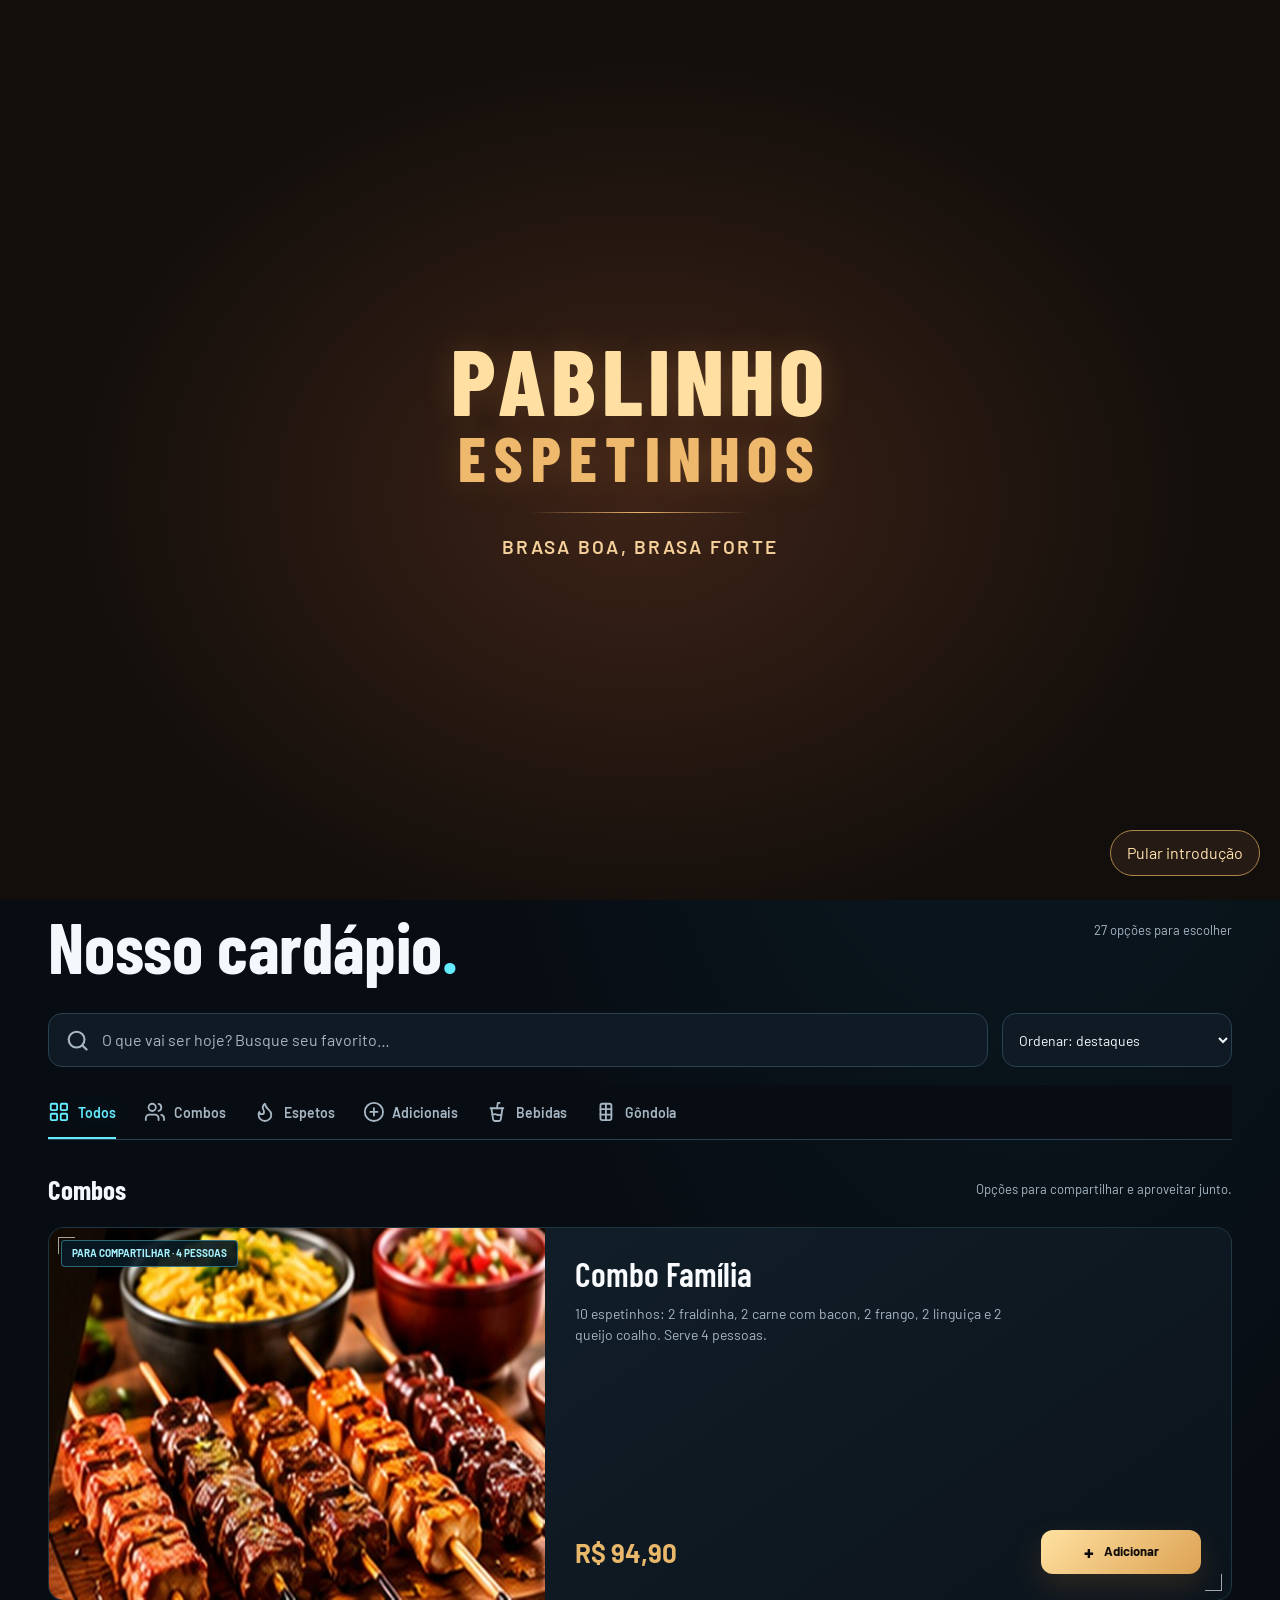
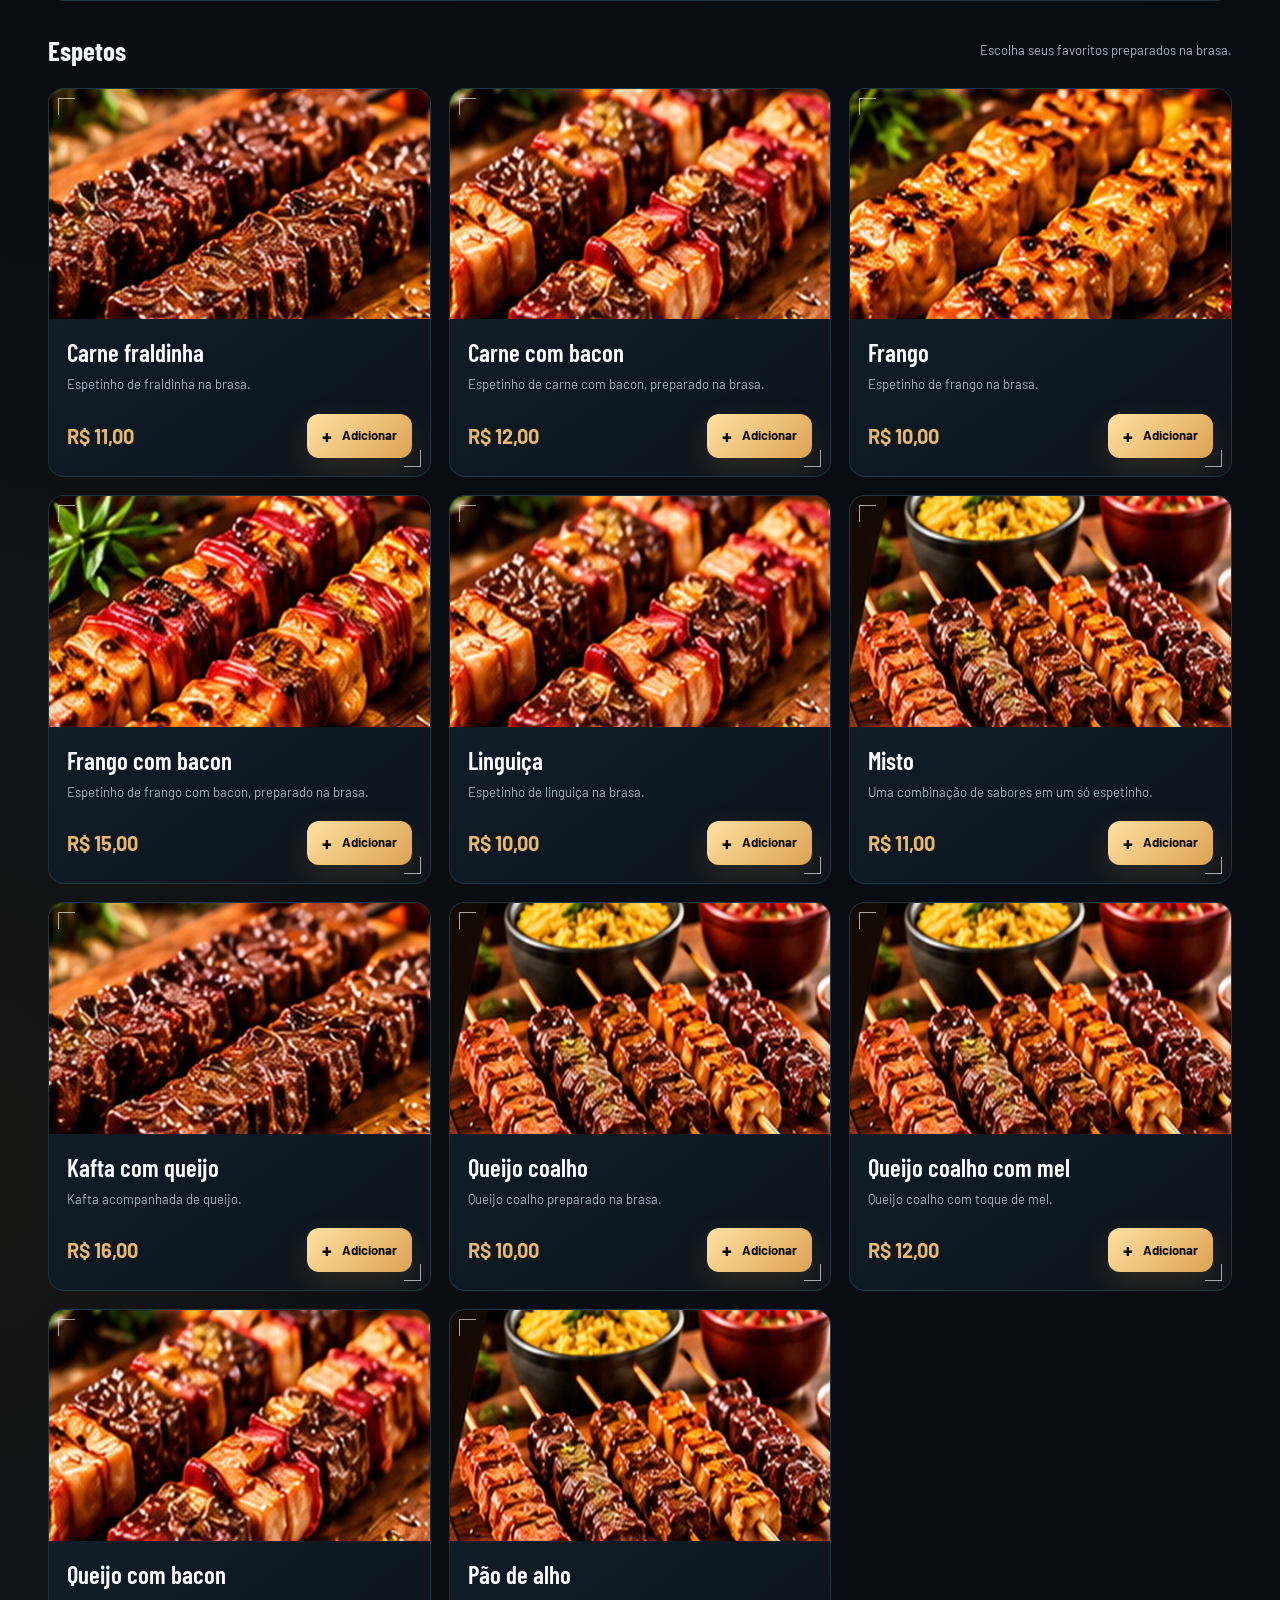
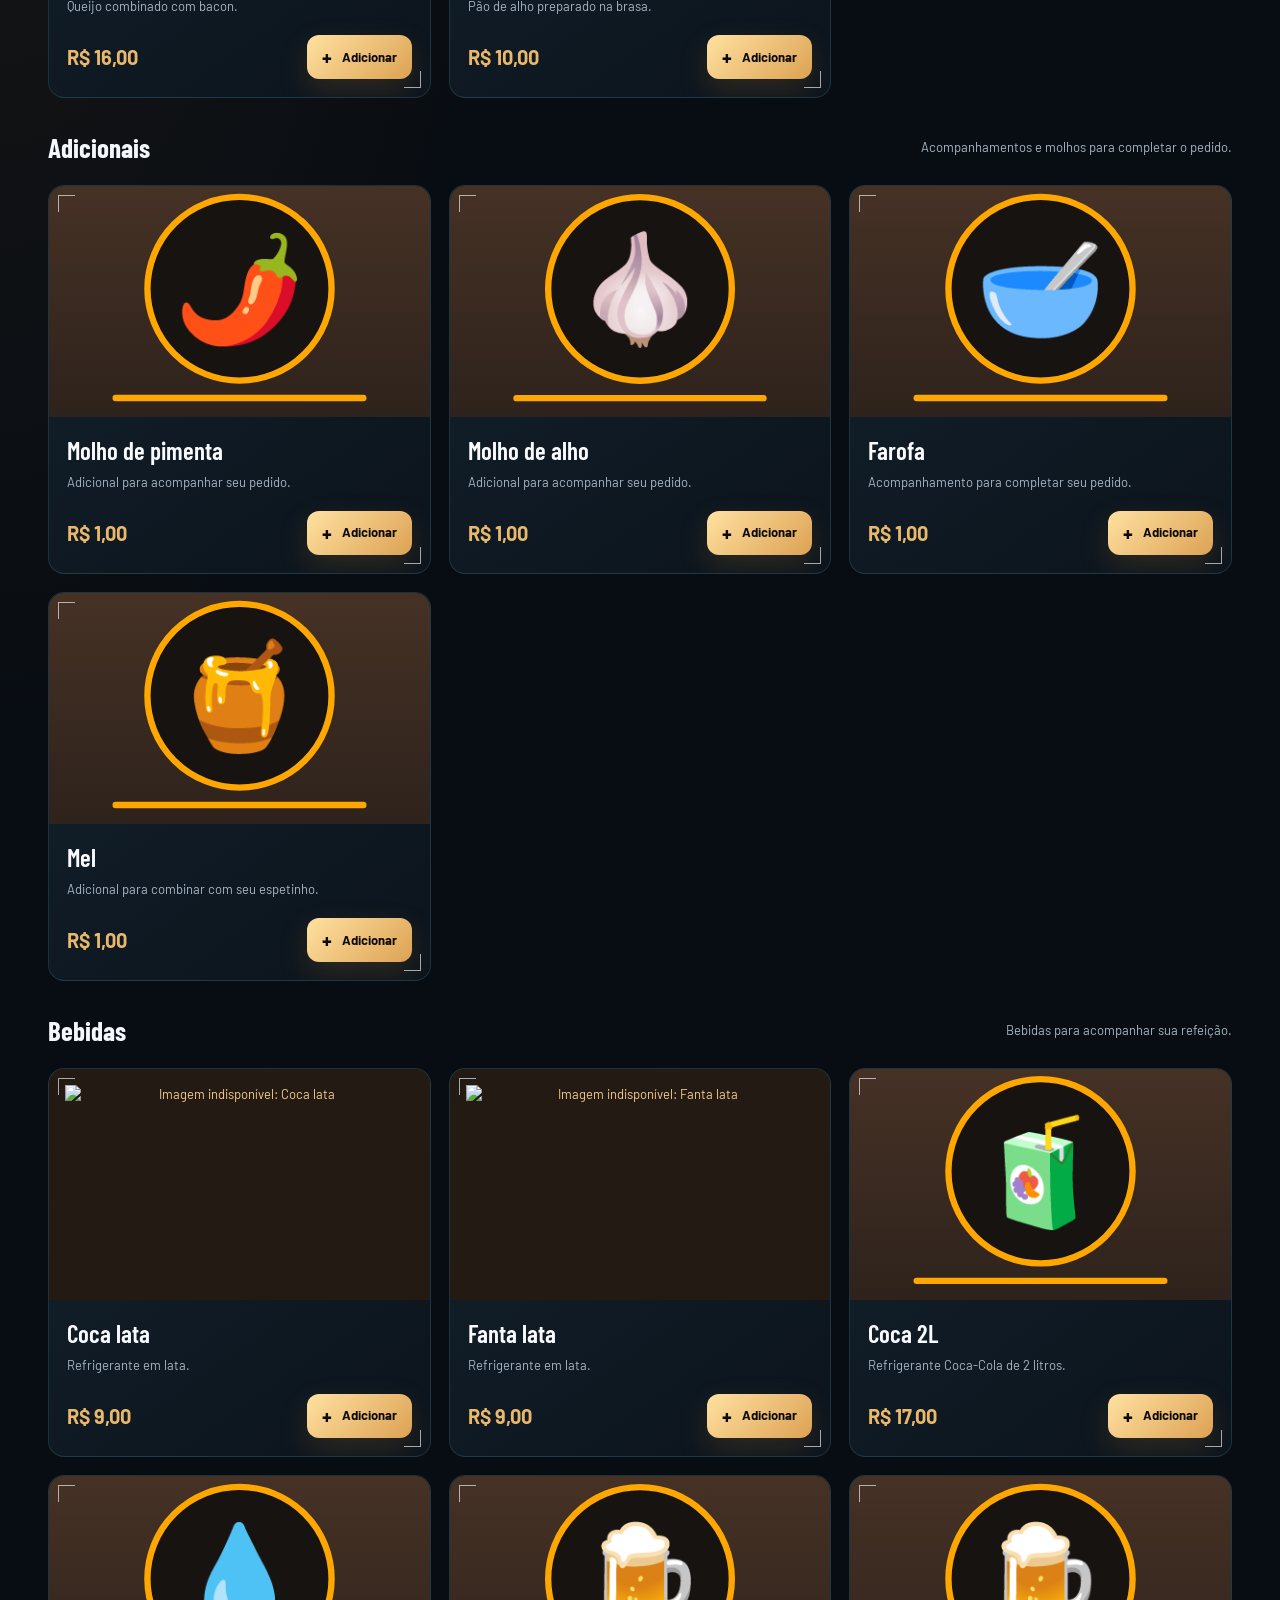
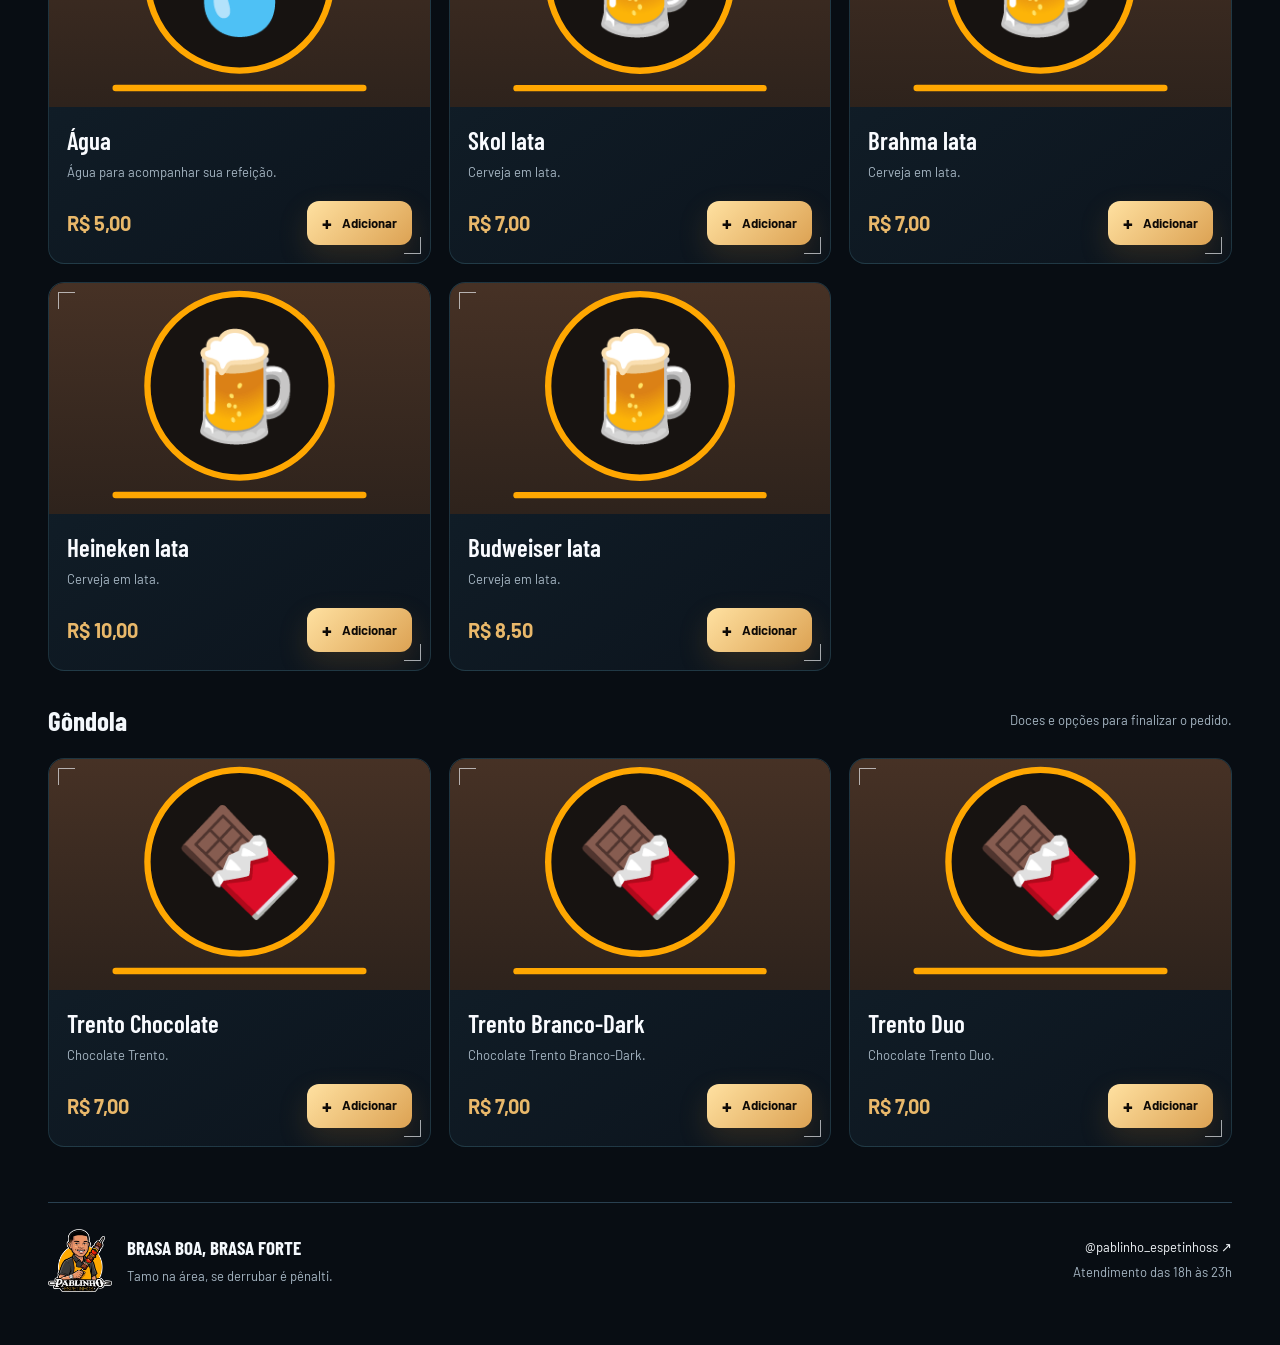
==== index.html @ 716d1995 "release: publish V12 Futurista Premium as homepage, preserve V10 in /v10/" ====
<!doctype html>
<html lang="pt-BR"><head>
<meta charset="utf-8"/>
<meta content="width=device-width, initial-scale=1" name="viewport"/>
<title>Pablinho Espetinhos | Futurista Premium V12</title>
<meta content="Cardápio do Pablinho Espetinhos. Monte seu pedido e envie pelo WhatsApp, com retirada ou entrega." name="description"/>
<meta content="#171311" name="theme-color"/>
<meta content="website" property="og:type"/>
<meta content="pt_BR" property="og:locale"/>
<meta content="Pablinho Espetinhos | Cardápio" property="og:title"/>
<meta content="Monte seu pedido e envie pelo WhatsApp." property="og:description"/>
<link href="https://fonts.googleapis.com" rel="preconnect"/>
<link crossorigin="" href="https://fonts.gstatic.com" rel="preconnect"/>
<link href="https://fonts.googleapis.com/css2?family=Barlow+Condensed:wght@600;700&amp;family=Barlow:wght@400;500;600;700&amp;display=swap" rel="stylesheet"/>
<style>/* Identidade e componentes: todos os valores visuais ficam neste sistema. */
:root{color-scheme:dark;--background:oklch(.16 .006 65);--foreground:oklch(.96 .008 80);--panel:oklch(.205 .006 65);--panel-hover:oklch(.245 .009 65);--muted:oklch(.69 .014 75);--primary:oklch(.74 .177 53);--yellow:oklch(.84 .16 80);--primary-foreground:oklch(.15 .01 60);--border:oklch(.30 .009 65);--success:oklch(.75 .16 145);--danger:oklch(.77 .13 30);--overlay:oklch(.10 .005 60/.75);--hero-overlay:linear-gradient(90deg,oklch(.10 .005 60/.98),oklch(.10 .005 60/.82) 35%,oklch(.10 .005 60/.04) 80%);--shadow:0 20px 70px oklch(.05 0 0/.35);--font:'Barlow',system-ui,sans-serif;--display:'Barlow Condensed','Arial Narrow',sans-serif;--radius:8px}
*{box-sizing:border-box}html{scroll-behavior:smooth;scroll-padding-top:90px}body{margin:0;background:var(--background);color:var(--foreground);font:400 16px/1.5 var(--font);padding-bottom:28px;transition:padding-bottom .25s}body.has-cart{padding-bottom:105px}body.lock{overflow:hidden}button,input,select,textarea{font:inherit}button,a,input,select,textarea{-webkit-tap-highlight-color:transparent}button,a{touch-action:manipulation}a{color:inherit;text-decoration:none}button{cursor:pointer}button:disabled{cursor:not-allowed;opacity:.55}:focus-visible{outline:3px solid var(--yellow);outline-offset:4px}h1,h2,h3,p{margin:0}h1,h2,h3{font-family:var(--display);letter-spacing:0}button[hidden],[hidden]{display:none!important}.container{width:min(1184px,calc(100% - 64px));margin-inline:auto}.sr-only,.skip:not(:focus){position:absolute;width:1px;height:1px;padding:0;overflow:hidden;clip:rect(0,0,0,0);white-space:nowrap}.skip:focus{position:fixed;top:10px;left:10px;z-index:100;background:var(--primary);color:var(--primary-foreground);padding:12px}
.site-header{background:var(--background);border-bottom:1px solid var(--border)}.header-inner{min-height:89px;display:flex;align-items:center;justify-content:space-between;gap:24px}.brand{display:flex;gap:12px;align-items:center;line-height:1;font:700 24px var(--display)}.brand img{width:62px;height:62px;object-fit:contain}.brand small{display:block;font:600 14px var(--display);color:var(--primary)}.header-inner nav{display:flex;gap:32px;font-size:14px;font-weight:500}.header-inner nav a:hover{color:var(--primary)}.button{border:0;border-radius:var(--radius);min-height:48px;display:inline-flex;align-items:center;justify-content:center;gap:16px;padding:0 24px;background:var(--primary);color:var(--primary-foreground);font-size:15px;font-weight:700;transition:background .2s}.button:hover{background:var(--yellow)}.button.secondary{background:var(--panel);color:var(--foreground);border:1px solid var(--border)}.contact{background:transparent;color:var(--foreground);border:1px solid var(--border);font-size:14px}.contact:hover{background:var(--panel-hover)}.contact .ic{color:var(--success);font-size:18px}
.hero{position:relative;isolation:isolate;height:410px;overflow:hidden}.hero-photo,.hero-shade{position:absolute;inset:0;width:100%;height:100%;object-fit:cover;z-index:-1}.hero-photo{object-position:center 56%}.hero-shade{background:var(--hero-overlay)}.hero-content{height:100%;display:flex;flex-direction:column;justify-content:center;align-items:flex-start}.eyebrow{font-size:11px;font-weight:700;color:var(--primary)}.hero .eyebrow{display:flex;align-items:center;gap:12px;margin-bottom:15px}.short-line{width:24px;height:2px;background:var(--primary)}h1{font-size:78px;line-height:.94;font-weight:700}h1 span{color:var(--primary)}.hero-slogan{font-size:17px;margin-top:20px}.hero-actions{display:flex;align-items:center;gap:24px;margin-top:25px}.hero-caption{font-size:13px;color:var(--muted)}.service-band{background:var(--panel);border-block:1px solid var(--border)}.service-inner{min-height:63px;display:flex;justify-content:space-between;align-items:center;gap:20px;font-size:13px}.service-time,.service-options{display:flex;align-items:center;gap:24px}.status{display:flex;align-items:center;gap:7px;color:var(--success);font-weight:600}.status:before{content:'';width:7px;height:7px;display:inline-block;background:currentColor;border-radius:100%}.status.closed{color:var(--muted)}.service-options{color:var(--muted)}
.catalog{padding-top:44px}.catalog-heading{display:flex;align-items:center;justify-content:space-between;margin-bottom:25px}.catalog-heading h2{font-size:43px;line-height:1.2;margin-top:6px}.heading-dot{color:var(--primary)}.catalog-count{font-size:13px;color:var(--muted)}.toolbar{display:flex;gap:14px;align-items:stretch}.search{display:flex;align-items:center;gap:12px;background:var(--panel);border:1px solid var(--border);border-radius:var(--radius);padding:0 16px;flex:1;min-width:0}.search>.ic{font-size:22px;color:var(--muted)}.search input{border:0;background:none;padding:14px 0;width:100%;min-width:0;color:var(--foreground);outline-offset:2px}.search input::placeholder{color:var(--muted)}.sort{width:230px}.sort select{height:100%;font-size:14px}.categories{display:flex;gap:28px;border-bottom:1px solid var(--border);margin:18px 0 24px;overflow-x:auto;scrollbar-width:none;position:sticky;top:0;background:var(--background);z-index:5}.categories button{flex:none;background:none;color:var(--muted);border:0;border-bottom:2px solid transparent;padding:16px 0 14px;min-height:50px;font-size:14px;font-weight:600;display:flex;align-items:center;gap:8px;white-space:nowrap}.categories button[aria-pressed=true]{color:var(--primary);border-bottom-color:var(--primary)}.categories button:hover{color:var(--foreground)}.category-icon{font-size:19px}.section-heading{display:flex;justify-content:space-between;align-items:center;gap:10px;margin:29px 0 17px}.section-heading h3{font-size:27px}.section-heading p{color:var(--muted);font-size:13px}.product-grid{display:grid;grid-template-columns:repeat(3,minmax(0,1fr));gap:18px}.product{border:1px solid var(--border);border-radius:var(--radius);overflow:hidden;background:var(--panel);display:flex;flex-direction:column;transition:border-color .2s}.product:hover{border-color:var(--muted)}.product.unavailable{opacity:.65}.product-image{position:relative;aspect-ratio:1.65;overflow:hidden;background:var(--background)}.product-image img{width:100%;height:100%;object-fit:cover;display:block}.product-badge{position:absolute;top:12px;left:12px;padding:5px 10px;border-radius:4px;background:var(--yellow);color:var(--primary-foreground);font-size:10px;font-weight:700}.product-content{padding:18px;display:flex;flex-direction:column;flex:1}.product h4{font:600 25px/1.2 var(--display);margin:0 0 8px}.description{font-size:13px;line-height:1.5;color:var(--muted);flex:1}.product-bottom{display:flex;align-items:center;justify-content:space-between;gap:8px;margin-top:19px;min-height:44px}.price{font-size:20px;font-weight:700;color:var(--primary);white-space:nowrap}.add{min-height:44px;padding:0 15px;font-size:13px;gap:10px}.add span{font-size:20px}.step{display:flex;align-items:center;justify-content:space-between;gap:6px;border:1px solid var(--border);border-radius:var(--radius);height:44px;min-width:117px;background:var(--background)}.step button{width:40px;height:42px;border:0;background:none;color:var(--primary);font-size:22px;border-radius:var(--radius)}.step button:hover{background:var(--panel-hover)}.step output{min-width:19px;text-align:center;font-weight:600}.off{font-size:12px;color:var(--muted)}#empty{padding:65px 0;text-align:center}#empty>.ic{width:50px;height:50px;color:var(--primary)}#empty h3{font-size:30px}#empty p{color:var(--muted);margin:10px 0 20px}
footer{margin-top:55px!important;border-top:1px solid var(--border);padding:25px 0;display:flex;align-items:center;justify-content:space-between;gap:20px;font-size:13px;color:var(--muted)}.footer-brand{display:flex;align-items:center;gap:15px}.footer-brand img{object-fit:contain}.footer-brand strong{color:var(--foreground);font-family:var(--display);font-size:19px}.footer-brand p{margin-top:4px}footer>div:last-child{text-align:right}footer a{color:var(--foreground)}footer p{margin-top:5px}.cart-bar{position:fixed;bottom:0;left:0;right:0;padding:13px 0 calc(13px + env(safe-area-inset-bottom));background:var(--background);border-top:1px solid var(--border);z-index:15}.cart-button{margin-inline:auto;width:min(570px,100%);min-height:55px;display:flex;align-items:center;gap:15px;border:0;border-radius:var(--radius);padding:0 21px;background:var(--primary);color:var(--primary-foreground);font:600 16px var(--font)}.cart-button:hover{background:var(--yellow)}.cart-icon{font-size:23px}.cart-label{display:flex;align-items:center;gap:11px}.cart-label span{min-width:25px;height:25px;display:grid;place-items:center;border-radius:4px;background:var(--primary-foreground);color:var(--yellow);font-size:12px}.cart-total{margin-left:auto;font-weight:700}
dialog{position:fixed;inset:0 0 0 auto;margin:0;width:min(580px,100%);max-width:100%;height:100dvh;max-height:100dvh;background:var(--background);color:var(--foreground);border:0;border-left:1px solid var(--border);padding:25px 28px calc(35px + env(safe-area-inset-bottom));overflow:auto;box-shadow:var(--shadow)}dialog::backdrop{background:var(--overlay)}.sheet-header{display:flex;align-items:center;justify-content:space-between;padding-bottom:10px}.sheet-header h2{font-size:36px}.icon-button{width:44px;height:44px;display:grid;place-items:center;border:1px solid var(--border);border-radius:var(--radius);background:var(--panel);color:var(--foreground);font-size:25px;flex:none}.muted{color:var(--muted);font-weight:400;font-size:13px}.cart-list-top{display:flex;justify-content:space-between;align-items:center;margin-top:26px}.cart-list-top h3{font-size:24px}.text-button{border:0;background:none;color:var(--primary);font-size:13px;padding:12px 0;min-height:44px}.cart-row{display:grid;grid-template-columns:54px 1fr auto;gap:12px;align-items:center;padding:15px 0;border-bottom:1px solid var(--border)}.cart-row img{width:54px;height:54px;object-fit:cover;border-radius:4px}.cart-row h4{font-size:14px;margin:0 0 5px}.cart-row p{font-size:12px;color:var(--muted)}.cart-row .step{min-width:105px}.cart-row .step button{width:32px}.row-tools{display:flex;align-items:center;gap:6px}.remove{width:30px;min-height:44px;background:none;border:0;color:var(--muted);font-size:21px}.continue{margin-top:7px}.form-title{font-size:26px;margin:18px 0 0}.form-grid{display:grid;grid-template-columns:1fr 1fr;gap:0 14px}.wide{grid-column:1/-1}form label{display:block;font-weight:500;font-size:14px;margin:16px 0 0}input:not([type=radio]):not([type=checkbox]),select,textarea{width:100%;background:var(--panel);border:1px solid var(--border);border-radius:var(--radius);color:var(--foreground);padding:12px;min-height:47px}form label input,form label select,form label textarea{margin-top:6px}textarea{resize:vertical;min-height:90px}fieldset{border:0;padding:0;margin:23px 0 0}legend{font-weight:500;font-size:14px}.radios{display:flex;gap:12px;margin-top:8px}.radios label{display:flex;align-items:center;gap:9px;border:1px solid var(--border);border-radius:var(--radius);background:var(--panel);padding:13px;flex:1;margin:0}.radios label:has(input:checked){border-color:var(--primary);color:var(--primary)}input[type=radio],input[type=checkbox]{accent-color:var(--primary);width:18px;height:18px;margin:0}.check-label{display:flex;gap:10px;align-items:center;min-height:44px}.delivery-note{font-size:12px;color:var(--yellow);margin-top:10px}.totals{border-top:1px solid var(--border);padding-top:17px;margin-top:24px}.totals div{display:flex;align-items:center;justify-content:space-between;gap:16px;margin:7px 0;font-size:14px}.totals div:last-child{font-size:21px;font-weight:700;padding-top:12px}.totals .fee{color:var(--muted);font-size:12px}.error{color:var(--danger);font-size:14px;margin-top:10px}.error:empty{display:none}.send{width:100%;margin-top:16px;min-height:52px}.checkout-note{font-size:12px;color:var(--muted);text-align:center;margin:12px 0 0}input[aria-invalid=true]{border-color:var(--danger)}
@media(min-width:1000px){.product-grid.combo-grid{grid-template-columns:1fr}.combo-grid .product{display:grid;grid-template-columns:42% 1fr;min-height:240px}.combo-grid .product-image{aspect-ratio:auto}.combo-grid .product-content{padding:26px 30px}.combo-grid .product h4{font-size:34px}.combo-grid .description{max-width:440px;font-size:14px}.combo-grid .product-bottom{margin-top:25px}.combo-grid .price{font-size:26px}.combo-grid .add{min-width:160px}}
@media(max-width:800px){.container{width:calc(100% - 40px)}.header-inner nav{display:none}.product-grid{grid-template-columns:repeat(2,minmax(0,1fr))}.service-inner{gap:10px}.service-options{gap:12px}.service-options span:first-child{display:none}.hero{height:360px}h1{font-size:67px}.categories{gap:24px}.hero-caption{display:none}}
@media(max-width:520px){.container{width:calc(100% - 32px)}.header-inner{min-height:76px;gap:8px}.brand{gap:8px;font-size:21px}.brand img{width:49px;height:49px}.brand small{font-size:12px}.contact{padding:0 11px;min-height:42px;font-size:11px;gap:6px}.hero{height:290px}.hero-photo{object-position:65% center}.hero-shade{background:linear-gradient(90deg,oklch(.10 .005 60/.95),oklch(.10 .005 60/.67) 50%,oklch(.10 .005 60/.25))}h1{font-size:57px}.hero .eyebrow{font-size:10px;margin-bottom:17px}.hero-slogan{font-size:14px;margin-top:18px;max-width:280px}.hero-actions{margin-top:22px}.hero-actions .button{min-height:45px;padding-inline:20px;font-size:13px}.service-inner{min-height:73px;align-items:flex-start;justify-content:center;flex-direction:column;gap:5px;padding-block:12px;font-size:11px}.service-time{gap:13px}.service-options{gap:18px}.service-options span:first-child{display:inline}.catalog{padding-top:23px}.catalog-heading{margin-bottom:18px}.catalog-heading h2{font-size:35px}.catalog-heading .eyebrow{font-size:9px}.catalog-count{display:none}.toolbar{flex-wrap:wrap;gap:10px}.search{flex-basis:100%;height:49px}.search input{font-size:13px}.sort{width:100%;display:flex;justify-content:flex-end}.sort select{width:auto;border:0;background:transparent;padding:4px 0;min-height:35px;font-size:12px}.categories{margin-top:5px;margin-bottom:17px;gap:23px}.categories button{font-size:12px;gap:6px;min-height:48px;padding-block:11px}.category-icon{font-size:16px}.section-heading{margin:22px 0 13px;align-items:flex-start;flex-direction:column;gap:3px}.section-heading h3{font-size:25px}.section-heading p{font-size:12px}.product-grid{grid-template-columns:1fr;gap:13px}.product{display:grid;grid-template-columns:112px minmax(0,1fr);min-height:153px}.product-image{aspect-ratio:auto;height:100%}.product-content{padding:13px}.product h4{font-size:22px;margin-bottom:6px}.description{font-size:12px}.product-bottom{margin-top:12px;min-height:44px;gap:5px}.price{font-size:17px}.add{padding-inline:10px;font-size:12px;gap:5px}.product-badge{left:6px;top:6px;font-size:8px;padding:4px 6px}.combo-grid .product{display:flex}.combo-grid .product-image{aspect-ratio:2;height:auto}.combo-grid .product-content{padding:17px}.combo-grid .product h4{font-size:27px}.combo-grid .description{font-size:13px}.combo-grid .price{font-size:22px}.combo-grid .add{padding-inline:18px}.combo-grid .product-badge{left:12px;top:12px;font-size:10px}.step{min-width:100px;gap:0}.step button{width:32px}.cart-bar{padding-top:10px;padding-bottom:calc(10px + env(safe-area-inset-bottom))}.cart-button{padding:0 15px;gap:10px;font-size:14px;min-height:54px}.cart-label{gap:8px}.cart-total{font-size:15px}footer{margin-top:30px!important;flex-direction:column;align-items:flex-start;padding:22px 0;gap:18px}footer>div:last-child{text-align:left}dialog{padding:20px 16px calc(30px + env(safe-area-inset-bottom))}.form-grid{grid-template-columns:1fr}.wide{grid-column:auto}.cart-row{grid-template-columns:45px 1fr;gap:10px}.cart-row img{width:45px;height:45px;grid-row:1/3}.row-tools{grid-column:2;justify-content:flex-start}.cart-row .step{width:110px}.totals div:last-child{font-size:19px}}
/* Acabamento: ícones, busca, barra do pedido, sugestões. */
.ic{width:1.15em;height:1.15em;flex:none;fill:none;stroke:currentColor;stroke-width:2;stroke-linecap:round;stroke-linejoin:round;vertical-align:-.2em}
.search input:not([type=radio]):not([type=checkbox]){border:0;background:none;border-radius:0;padding:14px 0;min-height:0}
.service-options .ic{margin-right:7px;font-size:15px}
.cart-bar{transform:translateY(100%);visibility:hidden;transition:transform .25s ease,visibility 0s linear .25s}.cart-bar.show{transform:none;visibility:visible;transition:transform .25s ease}
.suggest{margin-top:22px}.suggest h3{font-size:22px}.chips{display:flex;flex-wrap:wrap;gap:8px;margin-top:12px}.chip{min-height:44px;display:inline-flex;align-items:center;gap:8px;padding:0 14px;border:1px solid var(--border);border-radius:var(--radius);background:var(--panel);color:var(--foreground);font-size:13px;font-weight:600}.chip:hover{background:var(--panel-hover);border-color:var(--primary)}.chip span{color:var(--primary);font-size:18px;line-height:1}.chip b{color:var(--primary)}
.closed-note{font-size:13px;color:var(--yellow);margin:14px 0 0}
.noscript{padding:30px 0;color:var(--muted)}.noscript a{color:var(--primary);text-decoration:underline}
@media(prefers-reduced-motion:reduce){html{scroll-behavior:auto}*,*:before,*:after{transition:none!important;animation:none!important}}
</style>



<link rel="stylesheet" href="./imperial-v4-2.css">
<link rel="stylesheet" href="./imperial-v4-3.css">
<link rel="stylesheet" href="./v12/imperial-v12.css">
</head>
<body>
<svg width="0" height="0" style="position:absolute" aria-hidden="true" focusable="false"><defs>
<symbol id="i-search" viewBox="0 0 24 24"><circle cx="11" cy="11" r="7.5"/><path d="m20.5 20.5-4.2-4.2"/></symbol>
<symbol id="i-chat" viewBox="0 0 24 24"><path d="M7.9 20A9 9 0 1 0 4 16.1L2 22Z"/></symbol>
<symbol id="i-bag" viewBox="0 0 24 24"><path d="M6 2 3 6v14a2 2 0 0 0 2 2h14a2 2 0 0 0 2-2V6l-3-4Z"/><path d="M3 6h18"/><path d="M16 10a4 4 0 0 1-8 0"/></symbol>
<symbol id="i-grid" viewBox="0 0 24 24"><rect x="3" y="3" width="7" height="7" rx="1"/><rect x="14" y="3" width="7" height="7" rx="1"/><rect x="14" y="14" width="7" height="7" rx="1"/><rect x="3" y="14" width="7" height="7" rx="1"/></symbol>
<symbol id="i-users" viewBox="0 0 24 24"><path d="M16 21v-2a4 4 0 0 0-4-4H6a4 4 0 0 0-4 4v2"/><circle cx="9" cy="7" r="4"/><path d="M22 21v-2a4 4 0 0 0-3-3.87"/><path d="M16 3.13a4 4 0 0 1 0 7.75"/></symbol>
<symbol id="i-flame" viewBox="0 0 24 24"><path d="M8.5 14.5A2.5 2.5 0 0 0 11 12c0-1.38-.5-2-1-3-1.072-2.143-.224-4.054 2-6 .5 2.5 2 4.9 4 6.5 2 1.6 3 3.5 3 5.5a7 7 0 1 1-14 0c0-1.153.433-2.294 1-3a2.5 2.5 0 0 0 2.5 2.5z"/></symbol>
<symbol id="i-plus" viewBox="0 0 24 24"><circle cx="12" cy="12" r="10"/><path d="M8 12h8"/><path d="M12 8v8"/></symbol>
<symbol id="i-cup" viewBox="0 0 24 24"><path d="m6 8 1.75 12.28a2 2 0 0 0 2 1.72h4.5a2 2 0 0 0 2-1.72L18 8"/><path d="M5 8h14"/><path d="M7 15a6.47 6.47 0 0 1 5 0 6.47 6.47 0 0 0 5 0"/><path d="m12 8 1-6h2"/></symbol>
<symbol id="i-bar" viewBox="0 0 24 24"><rect x="6" y="3" width="12" height="18" rx="2"/><path d="M6 9h12M6 15h12M12 3v18"/></symbol>
<symbol id="i-pin" viewBox="0 0 24 24"><path d="M20 10c0 6-8 12-8 12S4 16 4 10a8 8 0 0 1 16 0Z"/><circle cx="12" cy="10" r="3"/></symbol>
<symbol id="i-truck" viewBox="0 0 24 24"><path d="M14 18V6a2 2 0 0 0-2-2H4a2 2 0 0 0-2 2v11a1 1 0 0 0 1 1h2"/><path d="M15 18H9"/><path d="M19 18h2a1 1 0 0 0 1-1v-3.65a1 1 0 0 0-.22-.624l-3.48-4.35A1 1 0 0 0 17.52 8H14"/><circle cx="17" cy="18" r="2"/><circle cx="7" cy="18" r="2"/></symbol>
</defs></svg>
<a class="skip" href="#cardapio">Ir para o cardápio</a>
<header class="site-header"><div class="container header-inner"><a class="brand" href="#inicio"><img src="[data-uri]" data-img="logo" alt="Logo Pablinho Espetinhos" width="60" height="60"><span>PABLINHO <small>ESPETINHOS</small></span></a><nav aria-label="Navegação principal"><a href="#cardapio">Cardápio</a><a data-insta href="https://instagram.com/pablinho_espetinhoss" target="_blank" rel="noopener">Instagram ↗</a></nav><a class="button contact" id="zap" href="https://wa.me/5511925340645" target="_blank" rel="noopener"><svg class="ic" aria-hidden="true"><use href="#i-chat"/></svg> Falar no WhatsApp</a></div></header>
<main>
<section class="hero" id="inicio"><img class="hero-photo" src="[data-uri]" data-img="topo" alt="Espetinhos na brasa do catálogo Pablinho" fetchpriority="high"><div class="hero-shade"></div><div class="container hero-content"><div class="eyebrow"><span class="short-line"></span> BRASA BOA, BRASA FORTE</div><h1>PABLINHO<br><span>ESPETINHOS</span></h1><p class="hero-slogan">Tamo na área, se derrubar é pênalti.</p><div class="hero-actions"><a class="button" href="#cardapio">Ver cardápio <span aria-hidden="true">↓</span></a><span class="hero-caption">Na brasa. No capricho.</span></div></div></section>
<div class="service-band"><div class="container service-inner"><div class="service-time"><span id="status" class="status"></span><span id="hours">Atendimento das 18h às 23h</span></div><div class="service-options"><span><svg class="ic" aria-hidden="true"><use href="#i-pin"/></svg>Retirada no local</span><span><svg class="ic" aria-hidden="true"><use href="#i-truck"/></svg>Entrega · taxa a confirmar</span></div></div></div>
<section class="catalog container" id="cardapio"><div class="catalog-heading"><div><span class="eyebrow">FEITO NA BRASA, DO NOSSO JEITO</span><h2>Nosso cardápio<span class="heading-dot">.</span></h2></div><span class="catalog-count" id="catalogCount">27 opções para escolher</span></div>
<div class="toolbar"><label class="search"><svg class="ic" aria-hidden="true"><use href="#i-search"/></svg><input id="busca" type="search" placeholder="O que vai ser hoje? Busque seu favorito…" aria-label="Buscar produtos" autocomplete="off"><button id="limparBusca" class="icon-button" aria-label="Limpar busca" hidden>×</button></label><label class="sort"><span class="sr-only">Ordenar produtos</span><select id="ordem"><option value="original">Ordenar: destaques</option><option value="asc">Menor preço</option><option value="desc">Maior preço</option></select></label></div>
<nav class="categories" aria-label="Categorias do cardápio" id="cats"></nav><div id="resultadoBusca" class="sr-only" aria-live="polite"></div><div id="menu"></div><noscript><p class="noscript">Para ver o cardápio e montar o pedido, ative o JavaScript do navegador ou chame o Pablinho direto no <a href="https://wa.me/5511925340645">WhatsApp</a>.</p></noscript><div id="empty" hidden><svg class="ic" aria-hidden="true"><use href="#i-search"/></svg><h3>Nenhum produto encontrado</h3><p>Tente outro nome ou categoria.</p><button class="button secondary" id="reset">Limpar filtros</button></div>
</section></main>
<footer class="container"><div class="footer-brand"><img src="[data-uri]" data-img="logo" alt="Pablinho Espetinhos" width="64" height="64"><div><strong>BRASA BOA, BRASA FORTE</strong><p>Tamo na área, se derrubar é pênalti.</p></div></div><div><a data-insta href="https://instagram.com/pablinho_espetinhoss" target="_blank" rel="noopener">@pablinho_espetinhoss ↗</a><p>Atendimento das 18h às 23h</p></div></footer>
<div class="cart-bar" id="bar"><div class="container"><button class="cart-button" id="abrir" aria-label="Abrir carrinho"><svg class="ic cart-icon" aria-hidden="true"><use href="#i-bag"/></svg><span class="cart-label">Meu pedido <span id="count">0</span></span><span class="cart-total" id="cartTotal">R$ 0,00</span><span aria-hidden="true">→</span></button></div></div>
<dialog id="sheet" aria-labelledby="cart-title" aria-describedby="cart-description"><div class="sheet-header"><div><span class="eyebrow">PABLINHO ESPETINHOS</span><h2 id="cart-title">Seu pedido<span class="heading-dot">.</span></h2></div><button class="icon-button" id="fechar" aria-label="Fechar carrinho">×</button></div><p id="cart-description" class="muted">Confira os itens e escolha como receber.</p><div class="cart-list-top"><h3>Itens do pedido</h3><button class="text-button" id="clear">Limpar carrinho</button></div><div id="lista"></div><p id="cart-empty" hidden>Seu carrinho está vazio.</p><div id="sugestoes" class="suggest" hidden></div><button class="text-button continue" id="continuar">← Continuar comprando</button>
<form id="checkout" novalidate><h3 class="form-title">Seus dados</h3><div class="form-grid"><label>Nome completo<input id="cli" name="nome" type="text" autocomplete="name" maxlength="120" required placeholder="Como podemos chamar você?"></label><label>Telefone<input id="tel" name="telefone" type="tel" autocomplete="tel" maxlength="20" required placeholder="(11) 99999-9999"></label></div><fieldset><legend>Como você quer receber?</legend><div class="radios"><label><input name="tipo" type="radio" value="Retirada" checked> Retirada</label><label><input name="tipo" type="radio" value="Entrega"> Entrega</label></div></fieldset>
<div id="optend" hidden><div class="form-grid"><label class="wide">Rua / Avenida<input id="rua" autocomplete="address-line1" maxlength="160"></label><label>Número<input id="numero" maxlength="20"></label><label>Bairro<input id="bairro" maxlength="100"></label><label>Cidade<input id="cidade" autocomplete="address-level2" maxlength="100"></label><label>CEP<input id="cep" autocomplete="postal-code" inputmode="numeric" maxlength="9" placeholder="00000-000"></label><label class="wide">Complemento / referência <span class="muted">(opcional)</span><input id="complemento" autocomplete="address-line2" maxlength="200"></label></div><p class="delivery-note">Taxa de entrega a confirmar pelo estabelecimento.</p></div>
<label>Forma de pagamento<select id="pag"><option>Pix</option><option>Dinheiro</option><option>Cartão</option></select></label><div id="cash" hidden><label class="check-label"><input id="needChange" type="checkbox"> Preciso de troco</label><label id="change-field" hidden>Troco para quanto? (R$)<input id="troco" type="text" inputmode="decimal" placeholder="Ex.: 100,00" maxlength="12"></label></div>
<label>Observações <span class="muted">(opcional)</span><textarea id="obs" maxlength="1000" placeholder="Algum detalhe sobre o seu pedido?"></textarea></label><div id="tot" class="totals"></div><p id="err" class="error" role="alert" tabindex="-1"></p><p id="closedNote" class="closed-note" hidden></p><button class="button send" type="submit" id="enviar">Enviar pedido pelo WhatsApp <span aria-hidden="true">↗</span></button><p class="checkout-note">O WhatsApp abrirá com seu pedido. O envio e a confirmação são feitos na conversa com o estabelecimento.</p></form></dialog>
<div class="sr-only" id="announce" aria-live="polite"></div>
<script src="./imperial-v4-2-images.js"></script>
<script>
/* Imagens do catálogo, gravadas uma única vez e reaproveitadas.
   Para trocar uma foto: troque o texto da chave abaixo, ou aponte "imagem" do produto para um arquivo (ex.: "fotos/misto.jpg"). */

</script>
<script>

/* ============ EDITE AQUI ============ */

const LOJA = {
  nome: "Pablinho Espetinhos",
  whatsapp: "5511925340645",   /* 55 + DDD + número, só dígitos. Ex.: "5511999999999" */
  subtitulo: "Espetinhos na brasa. Monte seu pedido e envie pelo WhatsApp.",
  horario: "Atendimento das 18h às 23h",               /* opcional. Ex.: "Todos os dias, das 18h às 23h" */
  taxaEntrega: null,         /* número (ex.: 5) ou null para "a combinar no WhatsApp" */
  pedidoMinimo: 0,           /* valor mínimo do pedido; 0 = sem mínimo */
  instagram: "pablinho_espetinhoss"              /* opcional, sem @. Ex.: "minhaespetaria" */
};

/* Categorias, na ordem em que aparecem (iguais ao campo "categoria" dos produtos) */
const CATEGORIAS = ["Combos", "Espetos", "Adicionais", "Bebidas", "Gôndola"];
const CATEGORIA_INFO = {"Combos":"Opções para compartilhar e aproveitar junto.","Espetos":"Escolha seus favoritos preparados na brasa.","Adicionais":"Acompanhamentos e molhos para completar o pedido.","Bebidas":"Bebidas para acompanhar sua refeição.","Gôndola":"Doces e opções para finalizar o pedido."};

/* Produtos do Pablinho Espetinhos. Para editar, mude nome, preco (com ponto) e descricao.
   icone: ilustração do produto. imagem: nome da foto em IMG (no fim do arquivo) ou caminho de um arquivo, ex.: "fotos/misto.jpg"; quando preenchida, substitui a ilustração. disponivel: false mostra "Indisponível hoje". */
const PRODUTOS = [
  {nome: "Combo Família", categoria: "Combos", preco: 94.9, descricao: "10 espetinhos: 2 fraldinha, 2 carne com bacon, 2 frango, 2 linguiça e 2 queijo coalho. Serve 4 pessoas.", icone: "combo", imagem: "topo", disponivel: true},
  {nome: "Carne fraldinha", categoria: "Espetos", preco: 11, descricao: "Espetinho de fraldinha na brasa.", icone: "carne", imagem: "foto-carne-fraldinha", disponivel: true},
  {nome: "Carne com bacon", categoria: "Espetos", preco: 12, descricao: "Espetinho de carne com bacon, preparado na brasa.", icone: "carne-bacon", imagem: "foto-carne-com-bacon", disponivel: true},
  {nome: "Frango", categoria: "Espetos", preco: 10, descricao: "Espetinho de frango na brasa.", icone: "frango", imagem: "foto-frango", disponivel: true},
  {nome: "Frango com bacon", categoria: "Espetos", preco: 15, descricao: "Espetinho de frango com bacon, preparado na brasa.", icone: "frango-bacon", imagem: "foto-frango-com-bacon", disponivel: true},
  {nome: "Linguiça", categoria: "Espetos", preco: 10, descricao: "Espetinho de linguiça na brasa.", icone: "linguica", imagem: "foto-carne-com-bacon", disponivel: true},
  {nome: "Misto", categoria: "Espetos", preco: 11, descricao: "Uma combinação de sabores em um só espetinho.", icone: "misto", imagem: "topo", disponivel: true},
  {nome: "Kafta com queijo", categoria: "Espetos", preco: 16, descricao: "Kafta acompanhada de queijo.", icone: "kafta", imagem: "foto-carne-fraldinha", disponivel: true},
  {nome: "Queijo coalho", categoria: "Espetos", preco: 10, descricao: "Queijo coalho preparado na brasa.", icone: "queijo", imagem: "topo", disponivel: true},
  {nome: "Queijo coalho com mel", categoria: "Espetos", preco: 12, descricao: "Queijo coalho com toque de mel.", icone: "queijo-mel", imagem: "topo", disponivel: true},
  {nome: "Queijo com bacon", categoria: "Espetos", preco: 16, descricao: "Queijo combinado com bacon.", icone: "queijo-bacon", imagem: "foto-carne-com-bacon", disponivel: true},
  {nome: "Pão de alho", categoria: "Espetos", preco: 10, descricao: "Pão de alho preparado na brasa.", icone: "pao-alho", imagem: "topo", disponivel: true},
  {nome: "Molho de pimenta", categoria: "Adicionais", preco: 1, descricao: "Adicional para acompanhar seu pedido.", icone: "molho-pimenta", imagem: "icone-molho-de-pimenta", disponivel: true},
  {nome: "Molho de alho", categoria: "Adicionais", preco: 1, descricao: "Adicional para acompanhar seu pedido.", icone: "molho-alho", imagem: "icone-molho-de-alho", disponivel: true},
  {nome: "Farofa", categoria: "Adicionais", preco: 1, descricao: "Acompanhamento para completar seu pedido.", icone: "farofa", imagem: "icone-farofa", disponivel: true},
  {nome: "Mel", categoria: "Adicionais", preco: 1, descricao: "Adicional para combinar com seu espetinho.", icone: "mel", imagem: "icone-mel", disponivel: true},
  {nome: "Coca lata", categoria: "Bebidas", preco: 9, descricao: "Refrigerante em lata.", icone: "lata-coca", imagem: "coca.jpg", disponivel: true},
  {nome: "Fanta lata", categoria: "Bebidas", preco: 9, descricao: "Refrigerante em lata.", icone: "lata-fanta", imagem: "fanta.jpg", disponivel: true},
  {nome: "Coca 2L", categoria: "Bebidas", preco: 17, descricao: "Refrigerante Coca-Cola de 2 litros.", icone: "garrafa-coca", imagem: "icone-coca-2l", disponivel: true},
  {nome: "Água", categoria: "Bebidas", preco: 5, descricao: "Água para acompanhar sua refeição.", icone: "agua", imagem: "icone-agua", disponivel: true},
  {nome: "Skol lata", categoria: "Bebidas", preco: 7, descricao: "Cerveja em lata.", icone: "lata-skol", imagem: "icone-skol-lata", disponivel: true},
  {nome: "Brahma lata", categoria: "Bebidas", preco: 7, descricao: "Cerveja em lata.", icone: "lata-brahma", imagem: "icone-skol-lata", disponivel: true},
  {nome: "Heineken lata", categoria: "Bebidas", preco: 10, descricao: "Cerveja em lata.", icone: "lata-heineken", imagem: "icone-skol-lata", disponivel: true},
  {nome: "Budweiser lata", categoria: "Bebidas", preco: 8.5, descricao: "Cerveja em lata.", icone: "lata-budweiser", imagem: "icone-skol-lata", disponivel: true},
  {nome: "Trento Chocolate", categoria: "Gôndola", preco: 7, descricao: "Chocolate Trento.", icone: "trento-chocolate", imagem: "icone-trento-chocolate", disponivel: true},
  {nome: "Trento Branco-Dark", categoria: "Gôndola", preco: 7, descricao: "Chocolate Trento Branco-Dark.", icone: "trento-branco-dark", imagem: "icone-trento-chocolate", disponivel: true},
  {nome: "Trento Duo", categoria: "Gôndola", preco: 7, descricao: "Chocolate Trento Duo.", icone: "trento-duo", imagem: "icone-trento-chocolate", disponivel: true}
];


/* Configuração adicional: horários locais de São Paulo; taxa null nunca significa frete grátis. */
const CONFIG = { abertura: '18:00', fechamento: '23:00', fuso: 'America/Sao_Paulo' };
const $ = s => document.querySelector(s);
const esc = s => String(s).replace(/[&<>"']/g,c=>({'&':'&amp;','<':'&lt;','>':'&gt;','"':'&quot;',"'":'&#39;'}[c]));
const brl = n => Number(n).toLocaleString('pt-BR',{style:'currency',currency:'BRL'});
const normalize = s => String(s).normalize('NFD').replace(/[\u0300-\u036f]/g,'').toLowerCase();
const cents = p => Math.round(p.preco * 100);
const img = k => IMG[k] || k;
const icon = (id, cls) => '<svg class="ic' + (cls ? ' ' + cls : '') + '" aria-hidden="true"><use href="#' + id + '"/></svg>';
const STORAGE = 'pablinho-cart-v1';
let qtd = {}, categoria = 'Todos';
try { const stored=JSON.parse(localStorage.getItem(STORAGE)||'{}'); if(stored && typeof stored==='object' && !Array.isArray(stored)) Object.entries(stored).forEach(([id,q])=>{if(/^\d+$/.test(id)&&PRODUTOS[Number(id)]?.disponivel&&Number.isSafeInteger(q)&&q>0)qtd[id]=q;}); } catch(e) { /* Navegação privada ou armazenamento indisponível: carrinho continua em memória. */ }
const ids = () => Object.keys(qtd).map(Number).filter(i=>PRODUTOS[i]?.disponivel&&qtd[i]>0);
const count = () => ids().reduce((s,i)=>s+qtd[i],0);
const subtotalCents = () => ids().reduce((s,i)=>s+cents(PRODUTOS[i])*qtd[i],0);
const delivery = () => $('input[name="tipo"]:checked').value === 'Entrega';
const totalCents = () => subtotalCents()+(delivery()&&LOJA.taxaEntrega!=null?Math.round(LOJA.taxaEntrega*100):0);
const categoryIcons = {'Todos':'i-grid','Combos':'i-users','Espetos':'i-flame','Adicionais':'i-plus','Bebidas':'i-cup','Gôndola':'i-bar'};
function save(){ try{localStorage.setItem(STORAGE,JSON.stringify(qtd));}catch(e){} }
function isOpen(){
 const parts=new Intl.DateTimeFormat('pt-BR',{timeZone:CONFIG.fuso,hour:'2-digit',minute:'2-digit',hourCycle:'h23'}).formatToParts(new Date());
 const hour=Number(parts.find(p=>p.type==='hour')?.value||0), minute=Number(parts.find(p=>p.type==='minute')?.value||0);
 const toMinutes=s=>{const [h,m]=s.split(':').map(Number);return h*60+m;};
 const now=hour*60+minute, start=toMinutes(CONFIG.abertura), end=toMinutes(CONFIG.fechamento);
 return start<end?now>=start&&now<end:now>=start||now<end;
}
const hr = t => { const [h,m]=t.split(':'); return Number(h)+'h'+(m==='00'?'':m); };
function status(){
 const open=isOpen();
 $('#status').textContent=open?'Aberto agora':'Fechado agora';$('#status').classList.toggle('closed',!open);
 const note=$('#closedNote');note.hidden=open;
 note.textContent=open?'':'Estamos fechados agora. Atendemos das '+hr(CONFIG.abertura)+' às '+hr(CONFIG.fechamento)+'; seu pedido será respondido quando abrirmos.';
}
function stepper(i){return '<div class="step"><button type="button" data-i="'+i+'" data-d="-1" aria-label="Diminuir '+esc(PRODUTOS[i].nome)+'">−</button><output aria-label="Quantidade de '+esc(PRODUTOS[i].nome)+'">'+qtd[i]+'</output><button type="button" data-i="'+i+'" data-d="1" aria-label="Aumentar '+esc(PRODUTOS[i].nome)+'">+</button></div>';}
function bottom(i){const p=PRODUTOS[i];return '<span class="price">'+brl(p.preco)+'</span>'+(!p.disponivel?'<span class="off">Indisponível hoje</span>':qtd[i]?stepper(i):'<button type="button" class="button add" data-i="'+i+'" data-d="1" aria-label="Adicionar '+esc(p.nome)+'"><span aria-hidden="true">+</span> Adicionar</button>');}
function item(i){const p=PRODUTOS[i];return '<article class="product'+(!p.disponivel?' unavailable':'')+'" data-item="'+i+'"><div class="product-image"><img src="'+esc(img(p.imagem))+'" alt="'+esc(p.nome)+'" loading="lazy" decoding="async">'+(p.categoria==='Combos'?'<span class="product-badge">PARA COMPARTILHAR · 4 PESSOAS</span>':'')+'</div><div class="product-content"><h4>'+esc(p.nome)+'</h4><p class="description">'+esc(p.descricao)+'</p><div class="product-bottom">'+bottom(i)+'</div></div></article>';}
function refreshItem(i){document.querySelectorAll('[data-item="'+i+'"] .product-bottom').forEach(el=>{el.innerHTML=bottom(i);});}
function menu(){
 const term=normalize($('#busca').value.trim()),order=$('#ordem').value;
 let list=PRODUTOS.map((p,i)=>i).filter(i=>(categoria==='Todos'||PRODUTOS[i].categoria===categoria)&&normalize(PRODUTOS[i].nome+' '+PRODUTOS[i].descricao).includes(term));
 if(order!=='original')list.sort((a,b)=>(cents(PRODUTOS[a])-cents(PRODUTOS[b]))*(order==='asc'?1:-1));
 const section=(name,rows)=>'<section><div class="section-heading"><h3>'+esc(name)+'</h3><p>'+esc(CATEGORIA_INFO[name]||'')+'</p></div><div class="product-grid '+(name==='Combos'?'combo-grid':'')+'">'+rows.map(item).join('')+'</div></section>';
 $('#menu').innerHTML=order==='original'?CATEGORIAS.map(c=>{const rows=list.filter(i=>PRODUTOS[i].categoria===c);return rows.length?section(c,rows):'';}).join(''):'<div class="product-grid">'+list.map(item).join('')+'</div>';
 $('#empty').hidden=list.length>0;$('#limparBusca').hidden=!term;$('#resultadoBusca').textContent=list.length+(list.length===1?' produto encontrado':' produtos encontrados');
 
}
function tabs(){
 $('#cats').innerHTML=['Todos',...CATEGORIAS].map(c=>'<button type="button" data-cat="'+esc(c)+'" aria-pressed="'+(c===categoria)+'">'+icon(categoryIcons[c],'category-icon')+esc(c)+'</button>').join('');
}
function markTab(){document.querySelectorAll('#cats [data-cat]').forEach(b=>b.setAttribute('aria-pressed',String(b.dataset.cat===categoria)));}
function toMenuTop(){try{const top=$('#menu').getBoundingClientRect().top+window.scrollY-$('#cats').offsetHeight-8;if(window.scrollY>top)window.scrollTo({top:Math.max(0,top),behavior:'smooth'});}catch(e){}}
function totals(){
 const uncertain=delivery()&&LOJA.taxaEntrega==null;
 $('#tot').innerHTML='<div><span>Subtotal</span><span>'+brl(subtotalCents()/100)+'</span></div>'+(delivery()?'<div class="fee"><span>Taxa de entrega</span><span>'+(uncertain?'A confirmar':brl(LOJA.taxaEntrega))+'</span></div>':'')+'<div><span>Total'+(uncertain?' dos produtos':'')+'</span><span>'+brl(totalCents()/100)+'</span></div>'+(uncertain?'<p class="delivery-note">O total final depende da taxa de entrega.</p>':'');
}
function bar(){const has=count()>0;$('#bar').classList.toggle('show',has);document.body.classList.toggle('has-cart',has);}
const SUGESTOES=[['Bebidas',2],['Adicionais',2]];
function suggest(){
 const box=$('#sugestoes'),inCart=ids();
 const hasFood=inCart.some(i=>['Espetos','Combos'].includes(PRODUTOS[i].categoria));
 const picks=[];
 if(hasFood)SUGESTOES.forEach(([cat,max])=>{
  if(inCart.some(i=>PRODUTOS[i].categoria===cat))return;
  let n=0;PRODUTOS.forEach((p,i)=>{if(p.categoria===cat&&p.disponivel&&n<max){picks.push(i);n++;}});
 });
 box.hidden=!picks.length;
 box.innerHTML=picks.length?'<h3>Que tal completar o pedido?</h3><div class="chips">'+picks.map(i=>'<button type="button" class="chip" data-add="'+i+'" aria-label="Adicionar '+esc(PRODUTOS[i].nome)+' ao pedido"><span aria-hidden="true">+</span> '+esc(PRODUTOS[i].nome)+' <b>'+brl(PRODUTOS[i].preco)+'</b></button>').join('')+'</div>':'';
}
function cart(){
 $('#count').textContent=count();$('#cartTotal').textContent=brl(subtotalCents()/100);
 $('#lista').innerHTML=ids().map(i=>{const p=PRODUTOS[i];return '<div class="cart-row"><img src="'+esc(img(p.imagem))+'" alt="'+esc(p.nome)+'"><div><h4>'+esc(p.nome)+'</h4><p>'+brl(p.preco)+' / un. · '+brl(cents(p)*qtd[i]/100)+'</p></div><div class="row-tools">'+stepper(i)+'<button type="button" class="remove" data-remove="'+i+'" aria-label="Remover '+esc(p.nome)+' do carrinho" title="Remover item">×</button></div></div>';}).join('');
 $('#cart-empty').hidden=count()>0;$('#clear').disabled=count()===0;$('#enviar').disabled=count()===0;totals();bar();suggest();
}
function change(i,d){if(!PRODUTOS[i]?.disponivel)return;const q=Math.max(0,(qtd[i]||0)+d);if(q)qtd[i]=q;else delete qtd[i];save();refreshItem(i);cart();$('#announce').textContent=PRODUTOS[i].nome+': '+q+' no carrinho';}
function closeCart(){ $('#sheet').close();document.body.classList.remove('lock');(count()?$('#abrir'):$('#cats [aria-pressed=true]')).focus(); }
function address(){return ['rua','numero','bairro','cidade','cep','complemento'].map(id=>$('#'+id).value.trim()).filter(Boolean).join(', ');}
function validate(){
 document.querySelectorAll('[aria-invalid]').forEach(el=>el.removeAttribute('aria-invalid'));
 const fail=(message,id)=>{if(id){$('#'+id).setAttribute('aria-invalid','true');$('#'+id).focus();}$('#err').textContent=message;return false;};
 if(!count())return fail('Adicione pelo menos um produto ao carrinho.');
 if(subtotalCents()<Math.round(LOJA.pedidoMinimo*100))return fail('O pedido mínimo é '+brl(LOJA.pedidoMinimo)+'.');
 if(!$('#cli').value.trim())return fail('Informe seu nome.','cli');
 if(!/^\d{10,13}$/.test($('#tel').value.replace(/\D/g,'')))return fail('Informe um telefone válido com DDD.','tel');
 if(delivery()){
 for(const [id,label] of [['rua','rua ou avenida'],['numero','número (ou S/N)'],['bairro','bairro'],['cidade','cidade'],['cep','CEP']])if(!$('#'+id).value.trim())return fail('Informe '+label+' para entrega.',id);
 if(!/^\d{8}$/.test($('#cep').value.replace(/\D/g,'')))return fail('Informe um CEP válido com 8 números.','cep');
 }
 if($('#pag').value==='Dinheiro'&&$('#needChange').checked){const value=Number($('#troco').value.replace(',','.'));if(!Number.isFinite(value)||value<=0||Math.round(value*100)<totalCents())return fail('Informe um valor para troco igual ou maior que o total.','troco');}
 $('#err').textContent='';return true;
}
function message(){
 const uncertain=delivery()&&LOJA.taxaEntrega==null;
 const lines=['*'+LOJA.nome+'*','Olá! Quero fazer um pedido:','','*Itens*',...ids().map(i=>qtd[i]+'x '+PRODUTOS[i].nome+' — '+brl(PRODUTOS[i].preco)+' / un. — '+brl(cents(PRODUTOS[i])*qtd[i]/100)),'','Subtotal: '+brl(subtotalCents()/100)];
 if(delivery())lines.push('Taxa de entrega: '+(uncertain?'a confirmar pelo estabelecimento':brl(LOJA.taxaEntrega)));
 lines.push((uncertain?'Total dos produtos: ':'Total: ')+brl(totalCents()/100));if(uncertain)lines.push('Total final: produtos + taxa de entrega a confirmar.');
 lines.push('','Cliente: '+$('#cli').value.trim(),'Telefone: '+$('#tel').value.trim(),'Recebimento: '+$('input[name="tipo"]:checked').value);
 if(delivery())lines.push('Endereço: '+address());lines.push('Pagamento: '+$('#pag').value);
 if($('#pag').value==='Dinheiro')lines.push($('#needChange').checked?'Troco para: '+brl(Number($('#troco').value.replace(',','.'))):'Não preciso de troco.');
 if($('#obs').value.trim())lines.push('Observações: '+$('#obs').value.trim());lines.push('','Aguardo a confirmação do estabelecimento.');return lines.join('\n');
}
document.addEventListener('click',e=>{
 const add=e.target.closest('[data-add]');if(add){change(Number(add.dataset.add),1);($('#sugestoes button')||$('#lista button'))?.focus();return;}
 const b=e.target.closest('[data-d]');if(b){const i=Number(b.dataset.i),d=Number(b.dataset.d),inCart=Boolean(b.closest('#sheet'));change(i,d);const parent=inCart?$('#lista'):document.querySelector('[data-item="'+i+'"]');const focus=parent?.querySelector('[data-i="'+i+'"][data-d="'+d+'"]')||parent?.querySelector('button');focus?.focus();return;}
 const remove=e.target.closest('[data-remove]');if(remove){delete qtd[Number(remove.dataset.remove)];save();menu();cart();$('#clear').focus();return;}
 const cat=e.target.closest('[data-cat]');if(cat){categoria=cat.dataset.cat;markTab();menu();try{cat.scrollIntoView({inline:'center',block:'nearest'});}catch(err){}toMenuTop();}
});
$('#abrir').addEventListener('click',()=>{cart();$('#sheet').showModal();document.body.classList.add('lock');});
$('#fechar').addEventListener('click',closeCart);$('#continuar').addEventListener('click',closeCart);
$('#sheet').addEventListener('close',()=>document.body.classList.remove('lock'));
$('#clear').addEventListener('click',()=>{qtd={};save();menu();cart();});
$('#busca').addEventListener('input',menu);$('#ordem').addEventListener('change',menu);
$('#limparBusca').addEventListener('click',()=>{$('#busca').value='';menu();$('#busca').focus();});
$('#reset').addEventListener('click',()=>{$('#busca').value='';categoria='Todos';$('#ordem').value='original';markTab();menu();});
document.querySelectorAll('input[name=tipo]').forEach(el=>el.addEventListener('change',()=>{$('#optend').hidden=!delivery();totals();}));
$('#pag').addEventListener('change',()=>{$('#cash').hidden=$('#pag').value!=='Dinheiro';});
$('#needChange').addEventListener('change',()=>{$('#change-field').hidden=!$('#needChange').checked;});
$('#checkout').addEventListener('input',()=>{$('#err').textContent='';});
const onlyDigits=v=>String(v).replace(/\D/g,'');
function maskTel(v){let d=onlyDigits(v);if(d.length>11&&d.startsWith('55'))d=d.slice(2);d=d.slice(0,11);
 if(d.length>10)return '('+d.slice(0,2)+') '+d.slice(2,7)+'-'+d.slice(7);
 if(d.length>6)return '('+d.slice(0,2)+') '+d.slice(2,6)+'-'+d.slice(6);
 if(d.length>2)return '('+d.slice(0,2)+') '+d.slice(2);
 return d?'('+d:'';}
function maskCep(v){const d=onlyDigits(v).slice(0,8);return d.length>5?d.slice(0,5)+'-'+d.slice(5):d;}
$('#tel').addEventListener('input',e=>{e.target.value=maskTel(e.target.value);});
$('#cep').addEventListener('input',e=>{e.target.value=maskCep(e.target.value);});
$('#sheet').addEventListener('click',e=>{if(e.target!==e.currentTarget)return;const r=e.currentTarget.getBoundingClientRect();if(e.clientX<r.left||e.clientX>r.right||e.clientY<r.top||e.clientY>r.bottom)closeCart();});

$('#checkout').addEventListener('submit',e=>{e.preventDefault();if(!validate())return;const url='https://wa.me/'+LOJA.whatsapp+'?text='+encodeURIComponent(message());const link=document.createElement('a');link.href=url;link.target='_blank';link.rel='noopener noreferrer';document.body.append(link);link.click();link.remove();});
document.querySelectorAll('[data-img]').forEach(el=>{el.src=img(el.dataset.img);});
$('#zap').href='https://wa.me/'+LOJA.whatsapp;
document.querySelectorAll('[data-insta]').forEach(a=>{if(LOJA.instagram)a.href='https://instagram.com/'+LOJA.instagram;});
$('#catalogCount').textContent=PRODUTOS.length+' opções para escolher';
tabs();status();setInterval(status,60000);menu();cart();

</script>


<script src="./imperial-v4-2.js"></script>
<script src="./imperial-v4-3.js"></script>
<script src="./v12/imperial-v12.js"></script>
</body></html>
---- imperial-v4-2.css ----
/* Imperial V4.2 — one cinematic engine, mobile-first and accessible */
:root{--v42-gold:#f5c476;--v42-amber:#ed903e}
.v42-progress{position:fixed;top:0;left:0;z-index:10000;width:100%;height:2px;transform:scaleX(0);transform-origin:left;background:linear-gradient(90deg,#a85a29,#ffe0a2,#ed903e);pointer-events:none}
.v42-embers{position:absolute;inset:0;z-index:1;overflow:hidden;pointer-events:none;contain:layout paint}
.v42-ember{position:absolute;bottom:-12px;left:var(--x);width:var(--s);height:var(--s);border-radius:50%;background:radial-gradient(circle,#fff0bd,#e98b35 65%,transparent);box-shadow:0 0 9px #e98b3590;animation:v42-float var(--t) linear var(--d) infinite;opacity:0}
.v42-light{position:absolute;inset:0;z-index:0;pointer-events:none;background:radial-gradient(ellipse at 72% 35%,#e8a14a2b,transparent 58%);animation:v42-pulse 7s ease-in-out infinite alternate}
.hero{isolation:isolate}.hero-content{position:relative;z-index:3}
.product{--v42-rx:0deg;--v42-ry:0deg;--v42-mx:50%;--v42-my:50%;transition:transform .3s cubic-bezier(.22,1,.36,1),box-shadow .3s ease;transform-style:preserve-3d}
.product.v42-hover{transform:perspective(950px) rotateX(var(--v42-rx)) rotateY(var(--v42-ry)) translateY(-3px);box-shadow:0 25px 52px #0008,0 0 24px #ed9a4533}
.product.v42-hover:after{content:"";position:absolute;inset:0;border-radius:inherit;pointer-events:none;background:radial-gradient(circle at var(--v42-mx) var(--v42-my),#ffe2a91c,transparent 50%)}
.v42-particle{position:fixed;z-index:9998;pointer-events:none;left:0;top:0;width:5px;height:5px;border-radius:50%;background:#f6c77a;box-shadow:0 0 8px #f5a142;animation:v42-pop .55s ease-out forwards}
.v42-toast{position:fixed;bottom:calc(110px + env(safe-area-inset-bottom));left:50%;z-index:10001;transform:translate(-50%,14px);opacity:0;pointer-events:none;background:#211810;color:#ffe0a2;border:1px solid #9c7139;padding:10px 17px;border-radius:999px;font-size:13px;box-shadow:0 8px 25px #0008;transition:opacity .2s,transform .2s}
.v42-toast.show{opacity:1;transform:translate(-50%,0)}
.v42-reveal{opacity:0;transform:translateY(15px);transition:opacity .55s ease,transform .55s cubic-bezier(.22,1,.36,1)}
.v42-reveal.v42-visible{opacity:1;transform:none}
.v42-asset-warning{display:inline-flex;align-items:center;justify-content:center;min-height:80px;padding:16px;text-align:center;color:#f3ca8c;background:#241a14;font-size:13px}
@keyframes v42-float{0%{opacity:0;transform:translate3d(0,0,0)}15%{opacity:.6}80%{opacity:.2}100%{opacity:0;transform:translate3d(var(--drift),-330px,0)}}
@keyframes v42-pulse{from{opacity:.25}to{opacity:.8}}
@keyframes v42-pop{to{opacity:0;transform:translate(var(--dx),var(--dy)) scale(.2)}}
@media(hover:none),(pointer:coarse){.product.v42-hover{transform:none}.v42-light{animation:none}}
@media(max-width:640px){.v42-embers .v42-ember:nth-child(n+7){display:none}.v42-toast{bottom:calc(100px + env(safe-area-inset-bottom))}}
@media(prefers-reduced-motion:reduce){.v42-embers,.v42-light,.v42-particle{display:none!important}.v42-reveal{opacity:1!important;transform:none!important;transition:none!important}.product.v42-hover{transform:none!important}}
html.v42-low-motion .v42-embers,html.v42-low-motion .v42-light,html.v42-low-motion .v42-particle{display:none!important}
html.v42-low-motion .v42-reveal{opacity:1!important;transform:none!important;transition:none!important}

/* Abertura da marca: slogan abaixo de Pablinho Espetinhos */
.v42-intro{position:fixed;inset:0;z-index:20000;background:radial-gradient(ellipse at 50% 55%,#3d2317,#120e0b 65%);display:flex;align-items:center;justify-content:center;color:#ffe0a2;animation:v42-intro-in .45s ease both}
.v42-intro-content{text-align:center;padding:32px 18px;animation:v42-intro-brand .85s cubic-bezier(.22,1,.36,1) both}
.v42-intro-brand{font:800 clamp(42px,10vw,94px)/.86 'Barlow Condensed',Impact,sans-serif;letter-spacing:.055em;text-shadow:0 0 32px #f4a45230}
.v42-intro-brand span{display:block;color:#eeb86d;font-size:.67em;letter-spacing:.13em;margin-top:10px}
.v42-intro-line{height:1px;max-width:220px;margin:28px auto 20px;background:linear-gradient(90deg,transparent,#eeb86d,transparent)}
.v42-intro-slogan{font-size:clamp(14px,3vw,19px);font-weight:600;letter-spacing:.12em;text-transform:uppercase;color:#f6d19b}
.v42-intro-skip{position:absolute;right:20px;bottom:24px;padding:10px 16px;border:1px solid #ae854b;border-radius:999px;background:#251a14;color:#ffe2ad}
.v42-intro-exit{opacity:0;pointer-events:none;transition:opacity .6s ease}
@keyframes v42-intro-in{from{opacity:0}to{opacity:1}}
@keyframes v42-intro-brand{from{opacity:0;transform:translateY(22px) scale(.97)}to{opacity:1;transform:none}}
@media(prefers-reduced-motion:reduce){.v42-intro{display:none!important}}
---- imperial-v4-3.css ----
/* Imperial V4.3 — futuristic volumetric styling; progressive, no external 3D dependencies */
:root{--v43-aura:#f7c16f;--v43-ink:#130e0b}
.hero{perspective:1100px;overflow:hidden}
.v43-hero-stage{position:absolute;inset:0;pointer-events:none;z-index:1;overflow:hidden;transform-style:preserve-3d}
.v43-grid{position:absolute;inset:-45% -25% -60%;background-image:linear-gradient(#f7c16f15 1px,transparent 1px),linear-gradient(90deg,#f7c16f15 1px,transparent 1px);background-size:56px 56px;transform:perspective(600px) rotateX(68deg) translateY(32%);mask-image:linear-gradient(to top,#000,transparent 85%);opacity:.5}
.v43-ring{position:absolute;top:48%;left:75%;width:min(35vw,330px);aspect-ratio:1;border:1px solid #e8ac6350;border-radius:50%;transform:translate(-50%,-50%) rotateX(65deg) rotateZ(20deg);box-shadow:0 0 40px #ef9a2730,inset 0 0 45px #ffbf4a18;animation:v43-ring 14s linear infinite}
.v43-ring:before,.v43-ring:after{content:"";position:absolute;inset:15%;border:1px dashed #f7c16f77;border-radius:50%}.v43-ring:after{inset:32%;border-style:solid;box-shadow:0 0 28px #ffad4933}
.v43-scan{position:absolute;inset:0;background:linear-gradient(transparent 0%,#f7c16f0a 49%,#f7c16f35 50%,transparent 51%);background-size:100% 240%;animation:v43-scan 9s linear infinite;mix-blend-mode:screen}
.hero-content{transform-style:preserve-3d}.hero h1{filter:drop-shadow(0 8px 18px #0007);transform:translateZ(18px)}
.product{position:relative;isolation:isolate;transform-style:preserve-3d;backface-visibility:hidden;will-change:auto}
.product:before{content:"";position:absolute;inset:0;border-radius:inherit;padding:1px;background:linear-gradient(130deg,#ffe1a07a,transparent 35%,transparent 68%,#f0a13a4d);mask:linear-gradient(#000 0 0) content-box,linear-gradient(#000 0 0);mask-composite:exclude;pointer-events:none;opacity:.35;z-index:4}
.product.v42-hover:before{opacity:1;box-shadow:0 0 18px #f4ac3c33}
.product.v42-hover{transform:perspective(900px) rotateX(var(--v42-rx)) rotateY(var(--v42-ry)) translate3d(0,-7px,18px);box-shadow:0 35px 65px #000b,0 0 32px #f6b85833}
.product-image{overflow:hidden;position:relative}
.product-image:after{content:"";position:absolute;inset:-100%;pointer-events:none;background:linear-gradient(115deg,transparent 40%,#fff1c524 50%,transparent 60%);transform:translateX(-35%);transition:transform .65s ease}
.product.v42-hover .product-image:after{transform:translateX(35%)}
.product-image img{transition:transform .55s cubic-bezier(.22,1,.36,1),filter .4s ease;backface-visibility:hidden}
.product.v42-hover .product-image img{transform:scale(1.065) translateZ(12px);filter:contrast(1.06) saturate(1.08)}
.product.v42-hover .product-content{transform:translateZ(10px)}
.product-content{transition:transform .35s ease}
.v43-corner{position:absolute;width:17px;height:17px;border-color:#f9c77c;opacity:.65;pointer-events:none;z-index:5}
.v43-corner.tl{top:9px;left:9px;border-top:1px solid;border-left:1px solid}.v43-corner.br{right:9px;bottom:9px;border-bottom:1px solid;border-right:1px solid}
.v43-orb{position:absolute;right:5%;bottom:5%;width:120px;aspect-ratio:1;border-radius:50%;background:radial-gradient(circle at 32% 25%,#ffebb777,#d37c2633 28%,#3e220e22 56%,transparent 70%);filter:blur(2px);pointer-events:none;opacity:.6;animation:v43-breathe 6s ease-in-out infinite alternate}
@keyframes v43-ring{to{transform:translate(-50%,-50%) rotateX(65deg) rotateZ(380deg)}}
@keyframes v43-scan{to{background-position:0 240%}}
@keyframes v43-breathe{to{transform:translateY(-18px) scale(1.12);opacity:.9}}
@media(max-width:700px){.v43-ring{left:83%;width:210px;opacity:.45}.v43-grid{opacity:.22}.v43-orb{width:70px;opacity:.35}.product-image img{transition-duration:.3s}}
@media(hover:none),(pointer:coarse){.product-image:after,.v43-corner{display:none}.product.v42-hover .product-image img,.product.v42-hover .product-content{transform:none}}
@media(prefers-reduced-motion:reduce){.v43-ring,.v43-scan,.v43-orb{animation:none!important}.product-image img,.product-content{transition:none!important}.product.v42-hover{transform:none!important}}
html.v42-low-motion .v43-ring,html.v42-low-motion .v43-scan,html.v42-low-motion .v43-orb{animation:none!important}
html.v42-low-motion .product.v42-hover{transform:none!important}
---- v12/imperial-v12.css ----
/* PABLINHO V12 FUTURISTA PREMIUM — independent visual layer */
:root{--v12-cyan:#64edff;--v12-gold:#f4c979;--v12-panel:#121b22;--v12-ink:#080d13;--background:#080d13;--panel:#101821;--panel-hover:#172431;--border:#294050;--primary:#e9b86a;--yellow:#ffdfa3;--foreground:#f4f8fc;--muted:#a6b6c3;--radius:14px}
html{scroll-padding-top:90px}
body{background:radial-gradient(ellipse 65% 35% at 80% 0%,rgba(27,128,162,.16),transparent 75%),radial-gradient(ellipse 60% 28% at 0% 45%,rgba(218,141,48,.07),transparent 70%),#080d13;color:#f4f8fc}
.site-header{position:sticky;top:0;z-index:35;background:rgba(7,13,19,.85);backdrop-filter:blur(22px);border-bottom:1px solid rgba(97,215,242,.22)}
.site-header:after{content:"";position:absolute;bottom:0;left:0;right:0;height:1px;background:linear-gradient(90deg,transparent,rgba(98,231,255,.6),rgba(247,198,113,.5),transparent)}
.brand span{letter-spacing:.06em}.brand small{color:var(--v12-cyan)}
.button{border-radius:12px;background:linear-gradient(135deg,#ffe1a1,#dca253);box-shadow:0 12px 30px rgba(213,141,49,.17);transition:transform .25s,box-shadow .25s,filter .25s}
.button:hover{background:linear-gradient(135deg,#ffefc7,#e9b76e);transform:translateY(-2px);box-shadow:0 16px 35px rgba(213,141,49,.27)}
.hero{height:min(75vh,690px);min-height:480px;background:#070e13;isolation:isolate}
.hero-photo{filter:saturate(1.12) contrast(1.14);animation:v12-zoom 20s ease-in-out infinite alternate}
.hero-shade{background:linear-gradient(90deg,rgba(4,10,16,.97),rgba(5,14,22,.76) 52%,rgba(5,14,22,.22)),linear-gradient(0deg,rgba(3,10,15,.9),transparent 55%)}
.v12-grid{position:absolute;inset:0;z-index:0;pointer-events:none;opacity:.22;background-image:linear-gradient(rgba(95,222,251,.15) 1px,transparent 1px),linear-gradient(90deg,rgba(95,222,251,.15) 1px,transparent 1px);background-size:62px 62px;mask-image:linear-gradient(90deg,transparent 10%,#000 100%);animation:v12-grid 18s linear infinite}
.v12-scan{position:absolute;inset:0;z-index:0;pointer-events:none;opacity:.33;background:linear-gradient(transparent 40%,rgba(106,227,255,.13) 50%,transparent 60%);background-size:100% 240%;animation:v12-scan 11s linear infinite}
.v12-glow{position:absolute;right:6%;top:20%;width:min(30vw,380px);aspect-ratio:1;z-index:0;pointer-events:none;background:radial-gradient(circle,rgba(55,194,232,.14),transparent 70%);filter:blur(10px);animation:v12-float 8s ease-in-out infinite alternate}
.hero-content{position:relative;z-index:2}
.hero h1{font-size:clamp(4.5rem,10vw,9rem);line-height:.87;letter-spacing:-.025em;text-shadow:0 12px 40px rgba(0,0,0,.6)}
.hero h1 span{color:transparent;background:linear-gradient(115deg,#fef0c4,#dca552 45%,#fff1c3 78%,#e8b76a);background-clip:text;-webkit-background-clip:text}
.hero .eyebrow{color:var(--v12-cyan);font-size:12px;letter-spacing:.22em}
.hero .short-line{background:var(--v12-cyan);box-shadow:0 0 15px var(--v12-cyan)}
.hero-slogan{color:#d9e7ef}
.v12-label{display:inline-flex;gap:10px;align-items:center;margin-top:18px;padding:7px 12px;border:1px solid rgba(98,231,255,.4);border-radius:100px;background:rgba(16,41,52,.54);color:#bdf4ff;font-size:10px;font-weight:800;letter-spacing:.22em;text-transform:uppercase;backdrop-filter:blur(12px)}
.v12-label:before{content:"";width:6px;height:6px;border-radius:50%;background:#6cf0ff;box-shadow:0 0 14px #6cf0ff;animation:v12-blink 2.3s ease-in-out infinite}
.v12-progress{position:fixed;top:0;left:0;width:100%;height:3px;z-index:1000;background:linear-gradient(90deg,#63efff,#e9b86a,#63efff);transform:scaleX(0);transform-origin:left}
.service-band{background:rgba(15,27,36,.92);border-color:#263e4b}
.catalog-heading .eyebrow{color:#85ddec;letter-spacing:.12em}
.catalog-heading h2{font-size:clamp(2.8rem,5.5vw,4.5rem)}
.heading-dot{color:var(--v12-cyan)}
.search,.sort select{background:#101a24;border-color:#294252}
.categories{background:#080d13;border-bottom-color:#294252;scroll-snap-type:x proximity}
.categories button{scroll-snap-align:center}
.categories button[aria-pressed=true]{color:var(--v12-cyan);border-bottom-color:var(--v12-cyan);text-shadow:0 0 22px rgba(100,237,255,.3)}
.product{position:relative;overflow:hidden;isolation:isolate;background:linear-gradient(145deg,rgba(19,34,45,.98),rgba(12,20,29,.98));border:1px solid rgba(88,149,170,.22);border-radius:16px;transition:transform .35s ease,box-shadow .35s ease,border-color .35s ease}
.product:before{content:"";position:absolute;inset:0;z-index:4;pointer-events:none;border-radius:inherit;background:radial-gradient(380px circle at var(--v12-x,50%) var(--v12-y,0%),rgba(105,236,255,.15),transparent 55%);opacity:0;transition:opacity .3s}
.product:hover:before{opacity:1}
.product:hover{border-color:rgba(110,231,255,.56);box-shadow:0 24px 60px rgba(0,0,0,.5),0 0 25px rgba(52,185,217,.08);transform:translateY(-5px)}
.product-image{overflow:hidden}
.product-image img{transition:transform .7s cubic-bezier(.2,.75,.2,1),filter .7s}
.product:hover .product-image img{transform:scale(1.07);filter:saturate(1.18)}
.product-content h4{color:#f9fbff}
.product-badge{background:rgba(8,26,35,.92);color:#a5f1ff;border:1px solid rgba(101,230,255,.4)}
.cart-bar{backdrop-filter:blur(18px)}
.cart-button{background:linear-gradient(110deg,#e5ae5e,#ffdf99);border-radius:15px;box-shadow:0 12px 40px rgba(231,164,72,.25)}
.v12-back{position:fixed;right:20px;bottom:116px;z-index:20;width:44px;height:44px;border-radius:13px;border:1px solid rgba(105,231,255,.45);background:rgba(10,25,34,.92);color:#aef3ff;font-size:22px;box-shadow:0 10px 30px rgba(0,0,0,.3);opacity:0;pointer-events:none;transform:translateY(12px);transition:opacity .25s,transform .25s}
.v12-back.show{opacity:1;pointer-events:auto;transform:none}
.v12-toast{position:fixed;left:50%;bottom:115px;z-index:2000;padding:11px 19px;transform:translate(-50%,15px);opacity:0;pointer-events:none;border:1px solid #60cde0;background:#102631;color:#c7faff;border-radius:40px;font-size:13px;font-weight:700;box-shadow:0 16px 40px rgba(0,0,0,.5);transition:opacity .25s,transform .25s}
.v12-toast.show{opacity:1;transform:translate(-50%,0)}
@keyframes v12-zoom{from{transform:scale(1.015)}to{transform:scale(1.105) translate(-1%,1%)}}
@keyframes v12-grid{to{background-position:62px 62px}}
@keyframes v12-scan{to{background-position:0 240%}}
@keyframes v12-float{to{transform:translateY(26px)}}
@keyframes v12-blink{50%{opacity:.45}}
@media(max-width:760px){.hero{height:540px;min-height:0}.hero h1{font-size:clamp(3.7rem,15vw,6.4rem)}.hero-shade{background:linear-gradient(90deg,rgba(4,10,16,.92),rgba(5,14,22,.47)),linear-gradient(0deg,rgba(3,10,15,.84),transparent 65%)}.v12-glow{width:250px;right:-50px}.v12-back{right:12px;bottom:105px}.v12-toast{max-width:calc(100vw - 30px);text-align:center}}
@media(prefers-reduced-motion:reduce){.hero-photo,.v12-grid,.v12-scan,.v12-glow,.v12-label:before{animation:none!important}.product,.product-image img,.v12-back,.v12-toast{transition:none!important}}
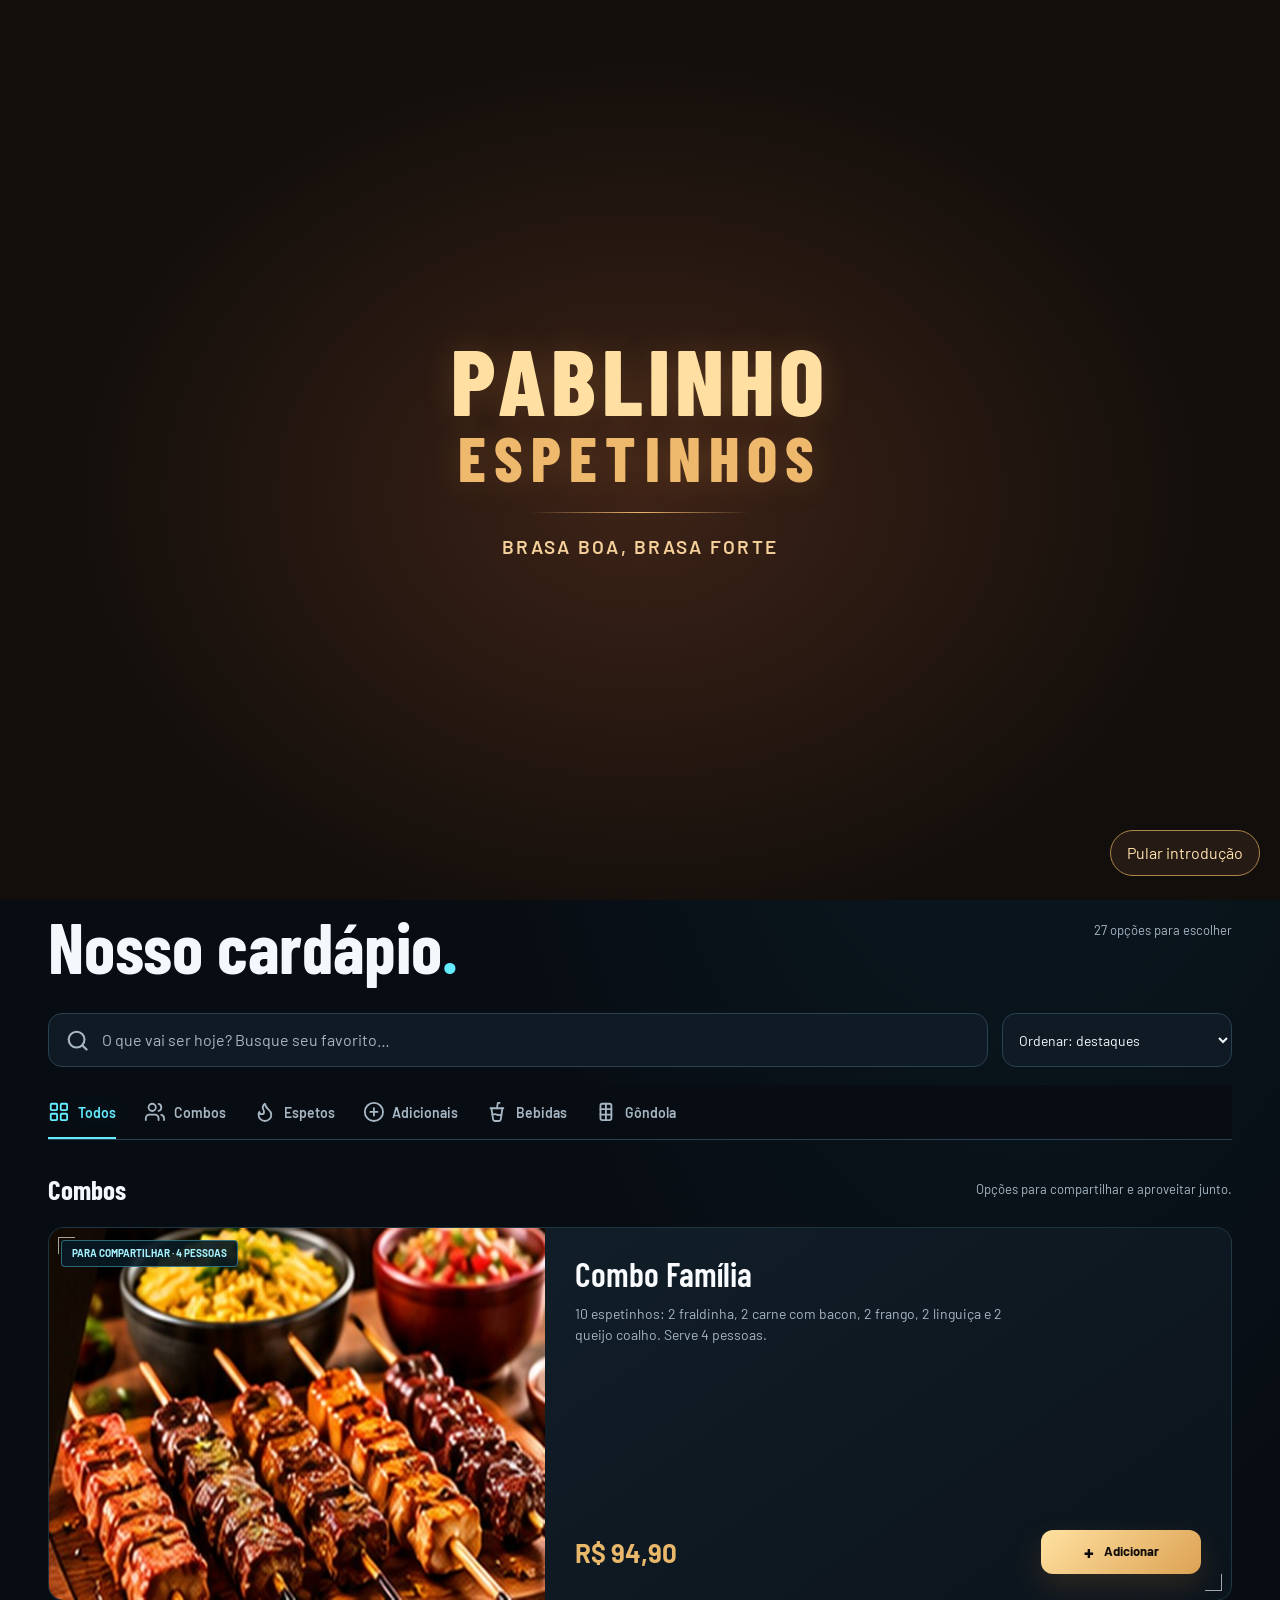
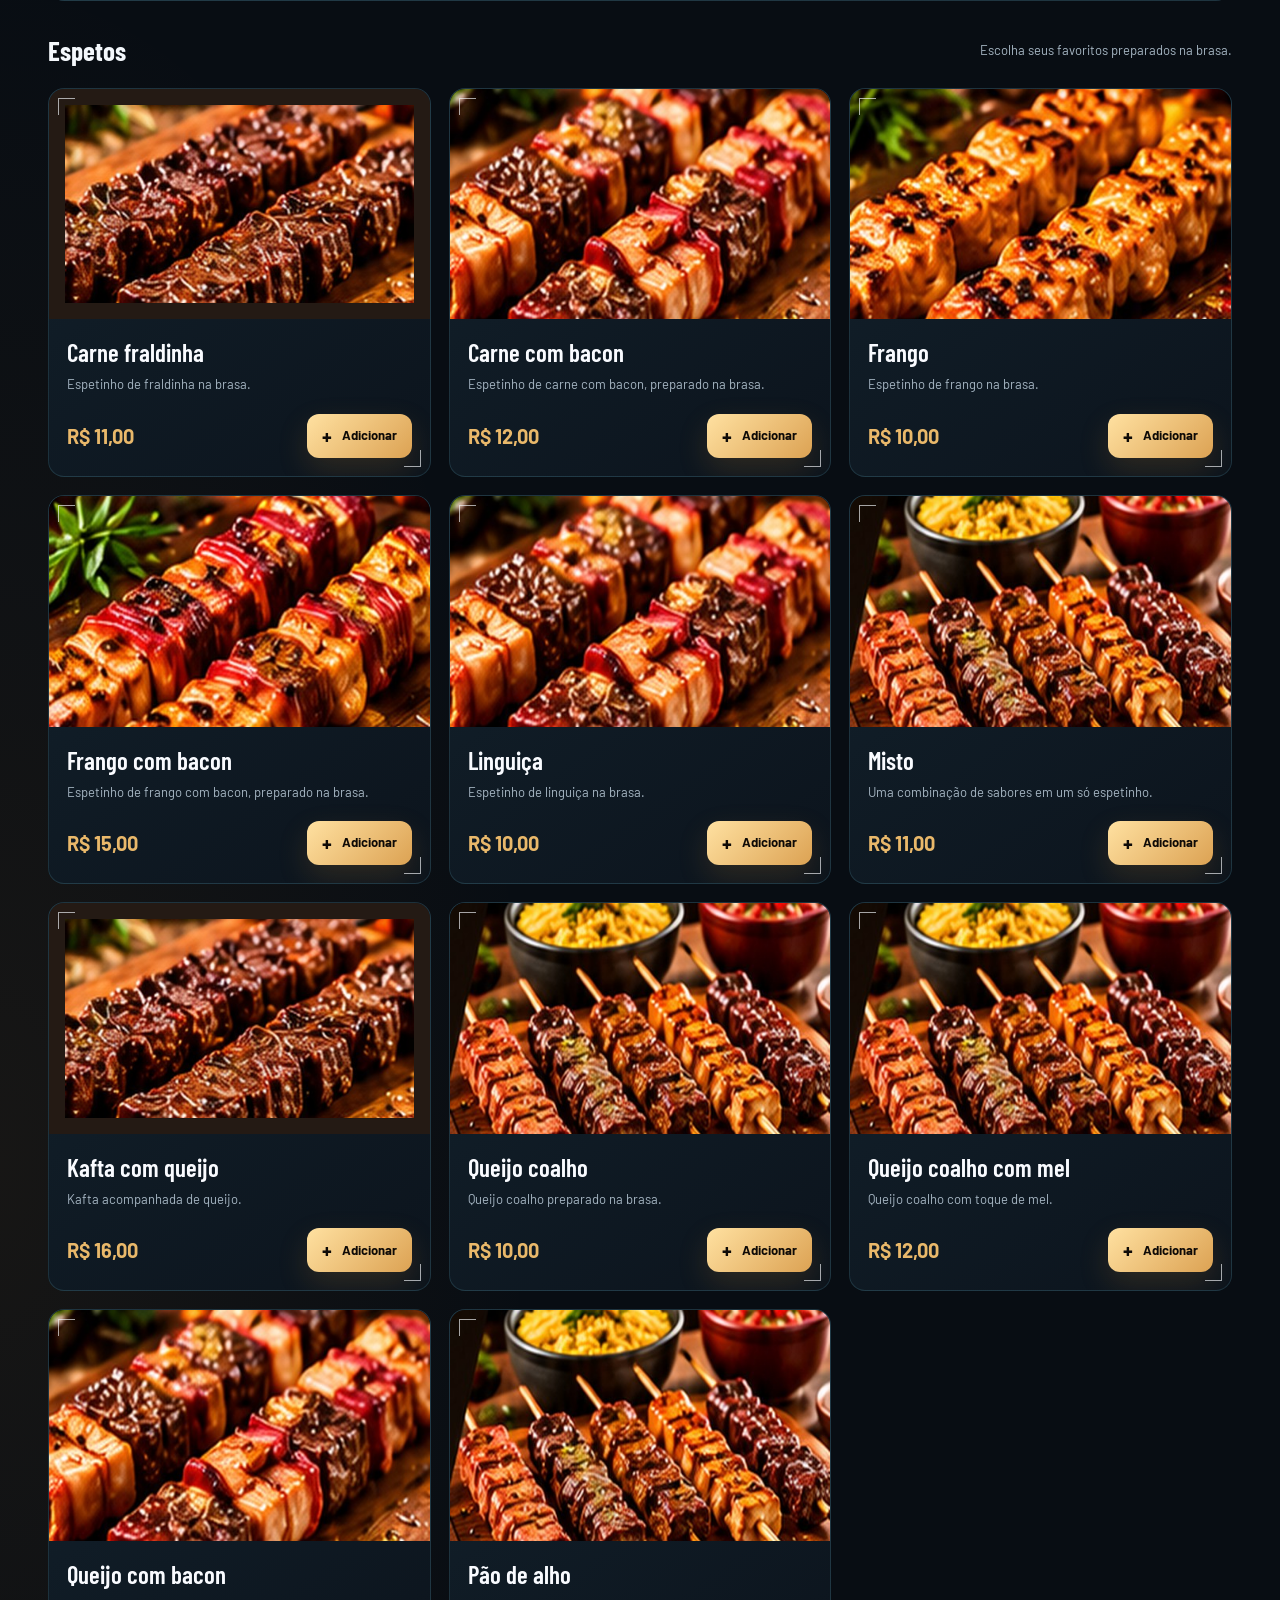
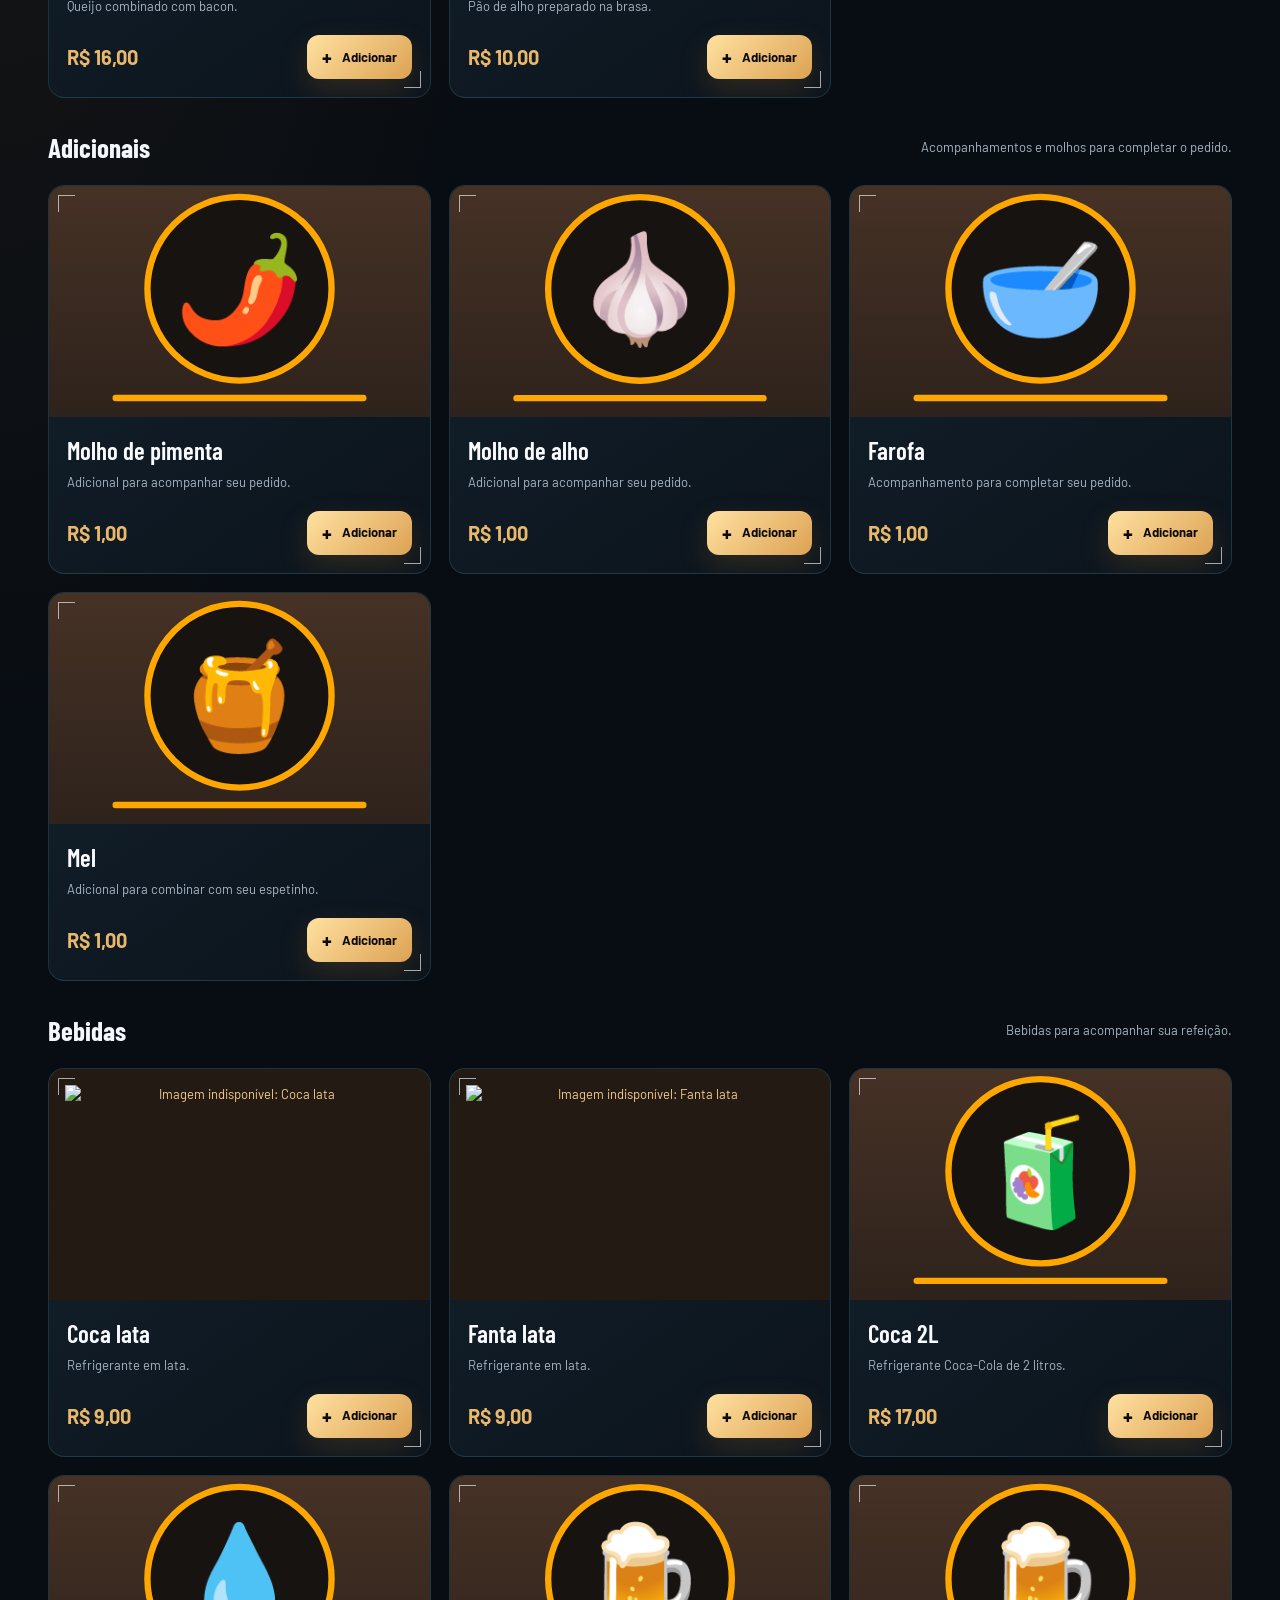
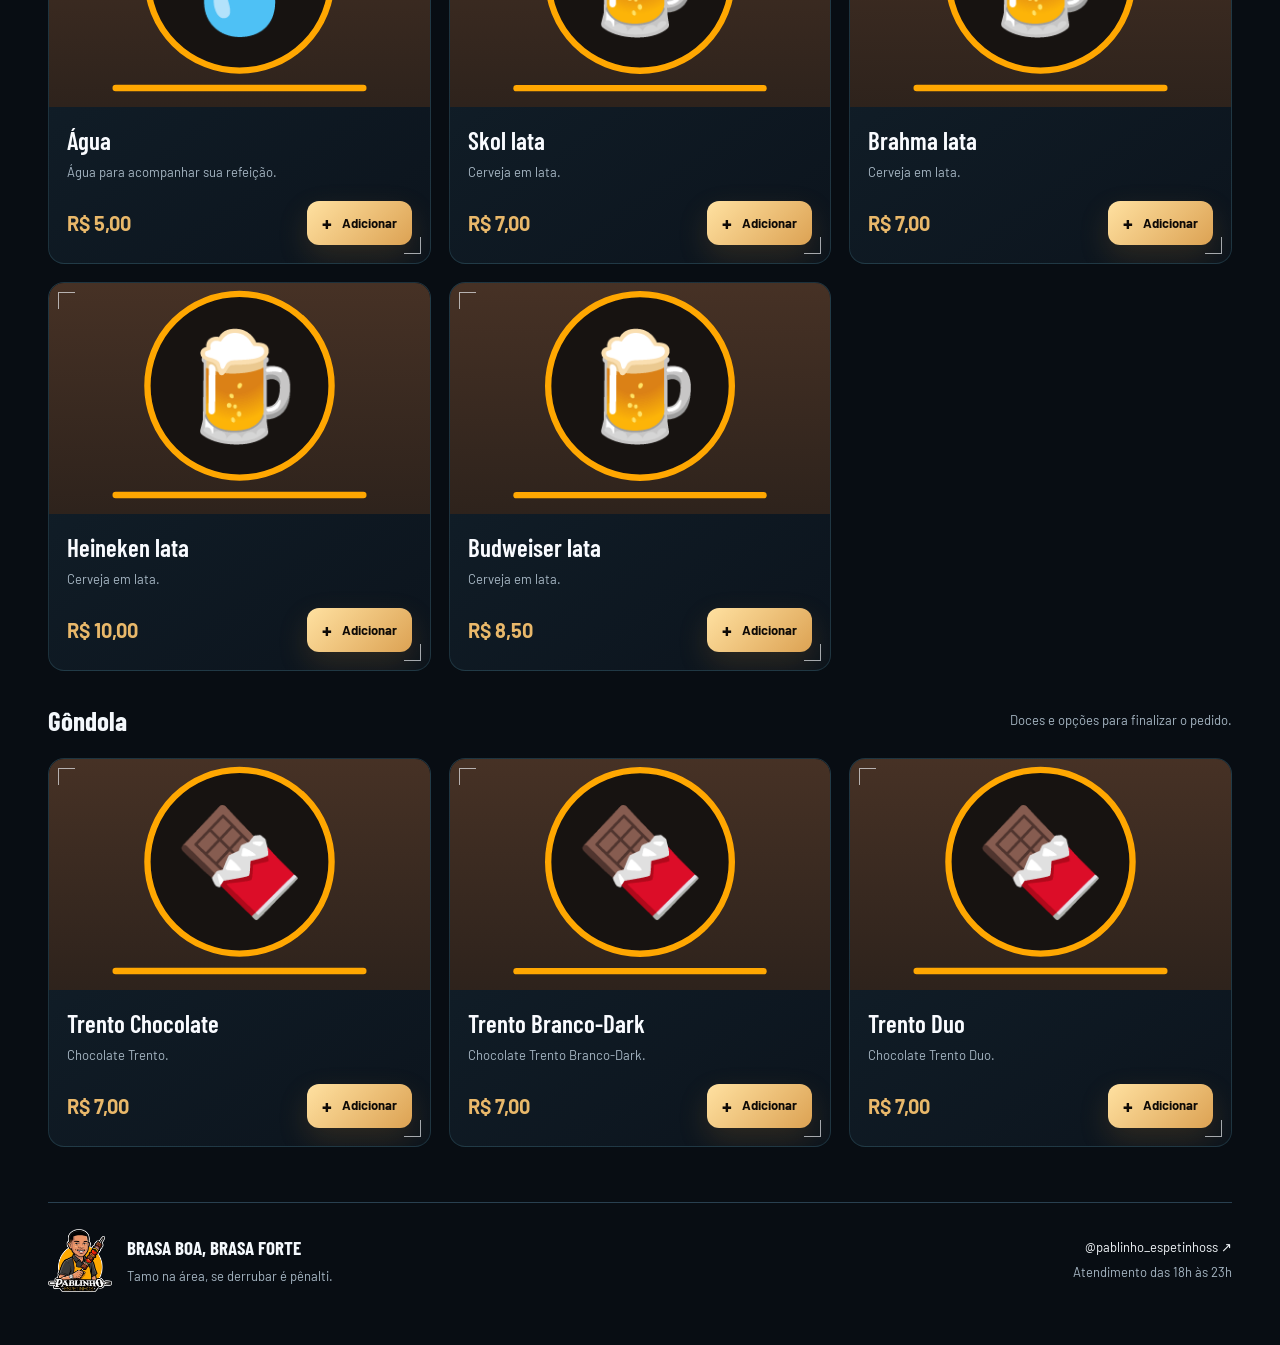
==== commit 44060b71: "feat(images): link Carne fraldinha photo with fallback until uploaded" ====
--- a/index.html
+++ b/index.html
@@ -135,7 +135,8 @@
 const brl = n => Number(n).toLocaleString('pt-BR',{style:'currency',currency:'BRL'});
 const normalize = s => String(s).normalize('NFD').replace(/[\u0300-\u036f]/g,'').toLowerCase();
 const cents = p => Math.round(p.preco * 100);
-const img = k => IMG[k] || k;
+const img = k => k === 'foto-carne-fraldinha' ? './imagens/espeto-carne.webp' : (IMG[k] || k);
+document.addEventListener('error', e => { const el=e.target; if(el?.tagName==='IMG' && el.getAttribute('src')?.includes('imagens/espeto-carne.webp')) { el.src=IMG['foto-carne-fraldinha']; } }, true);
 const icon = (id, cls) => '<svg class="ic' + (cls ? ' ' + cls : '') + '" aria-hidden="true"><use href="#' + id + '"/></svg>';
 const STORAGE = 'pablinho-cart-v1';
 let qtd = {}, categoria = 'Todos';
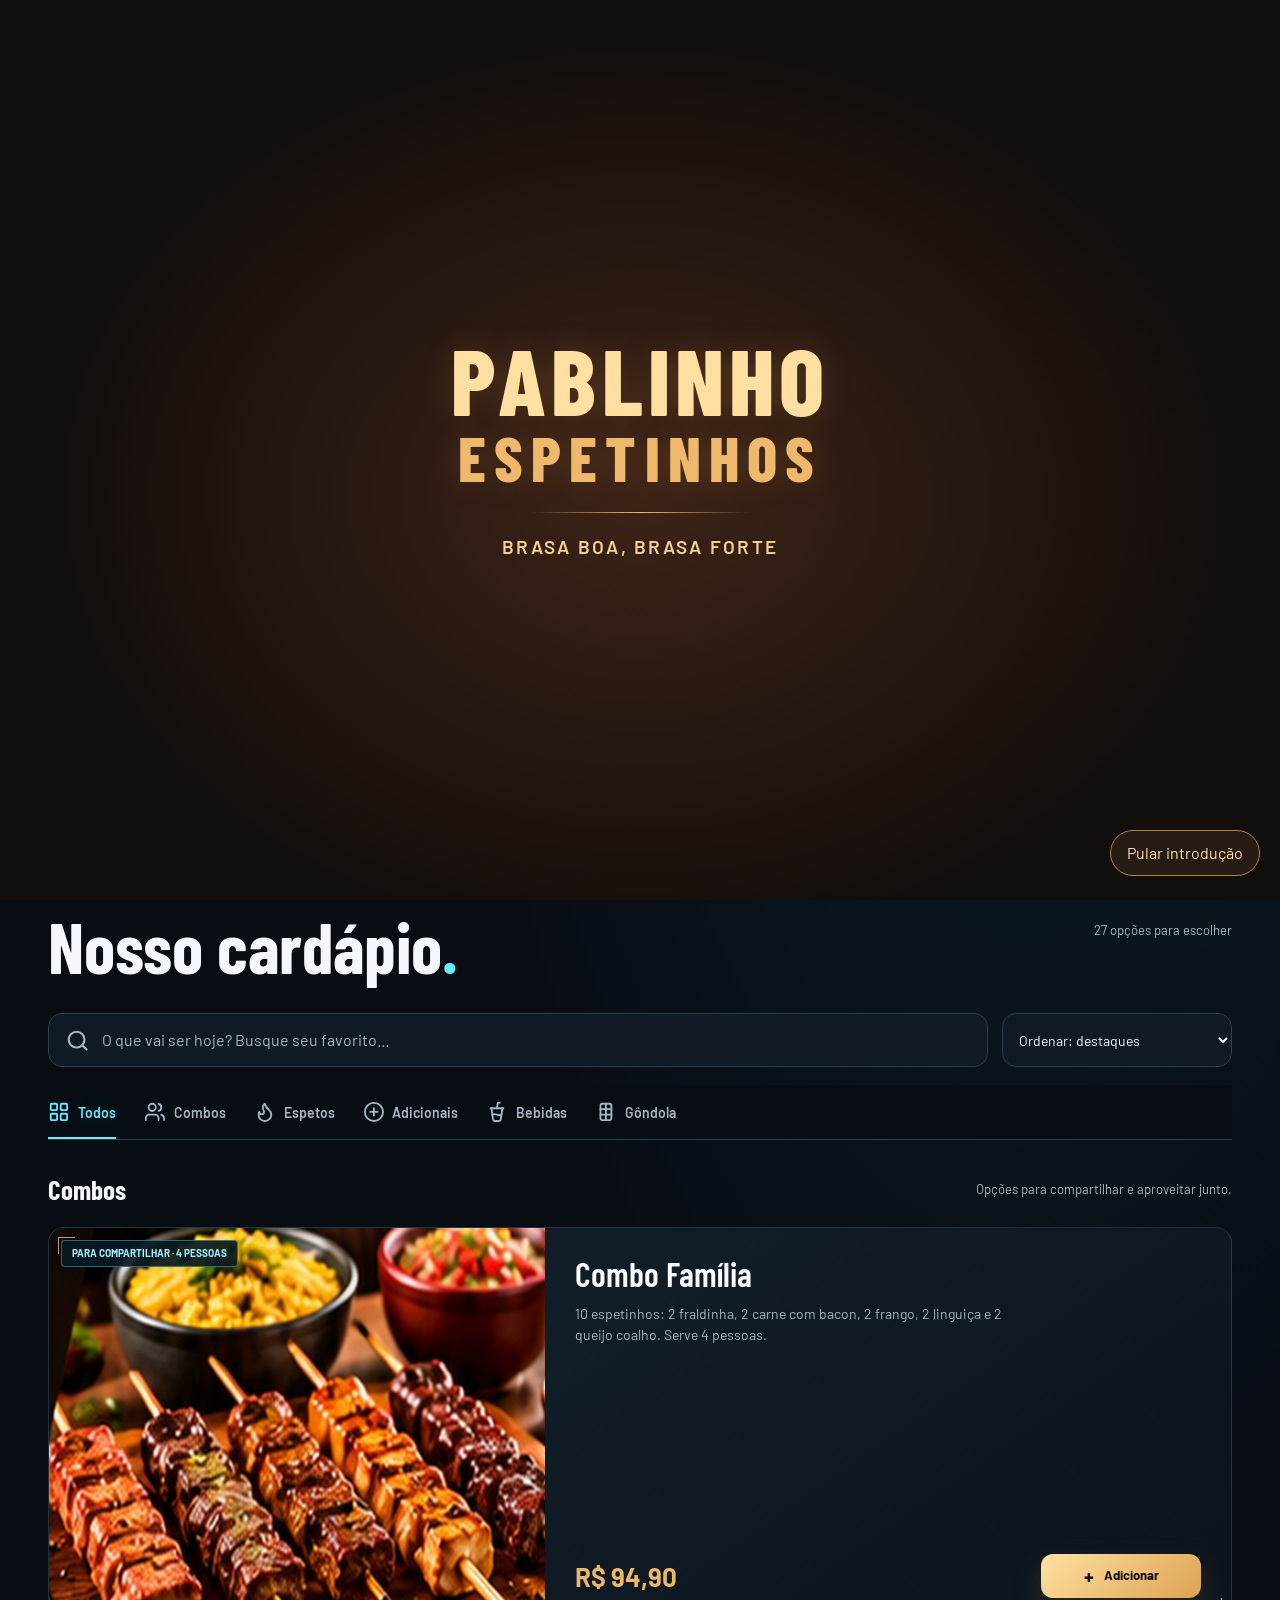
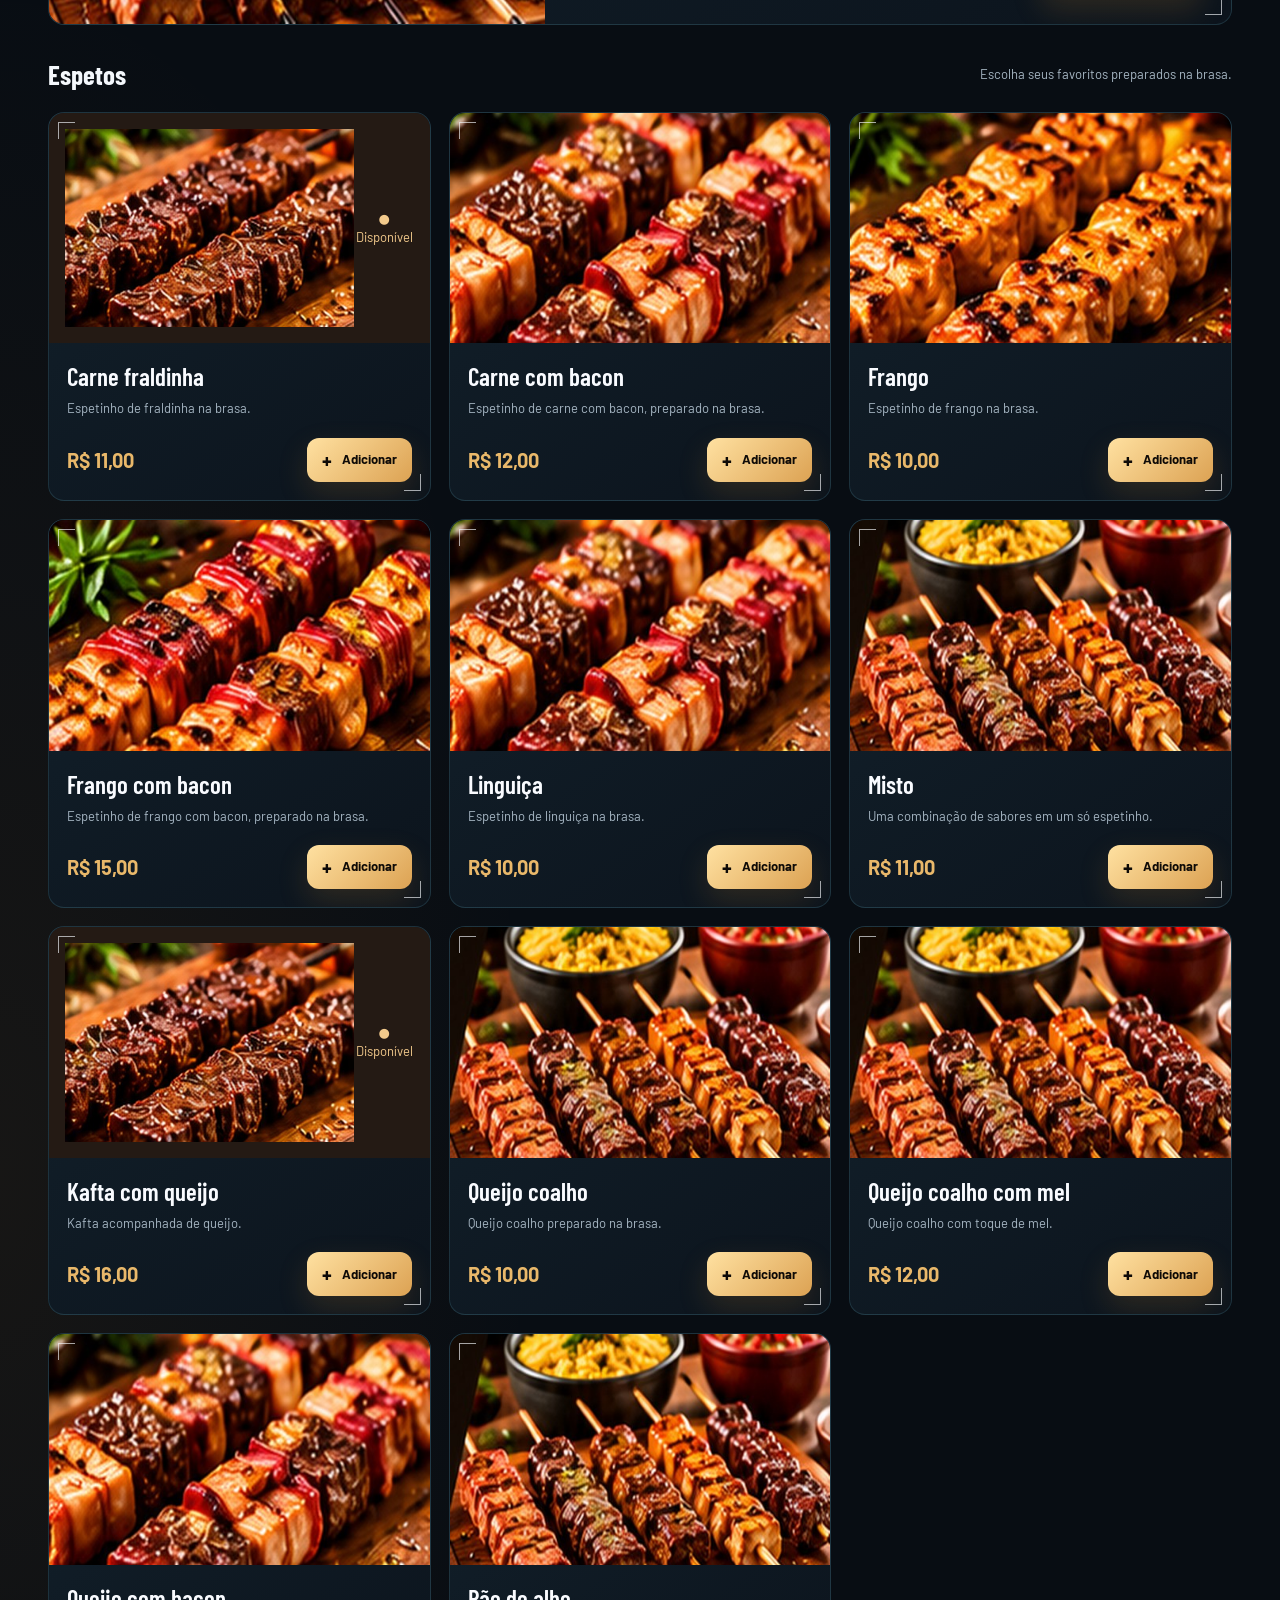
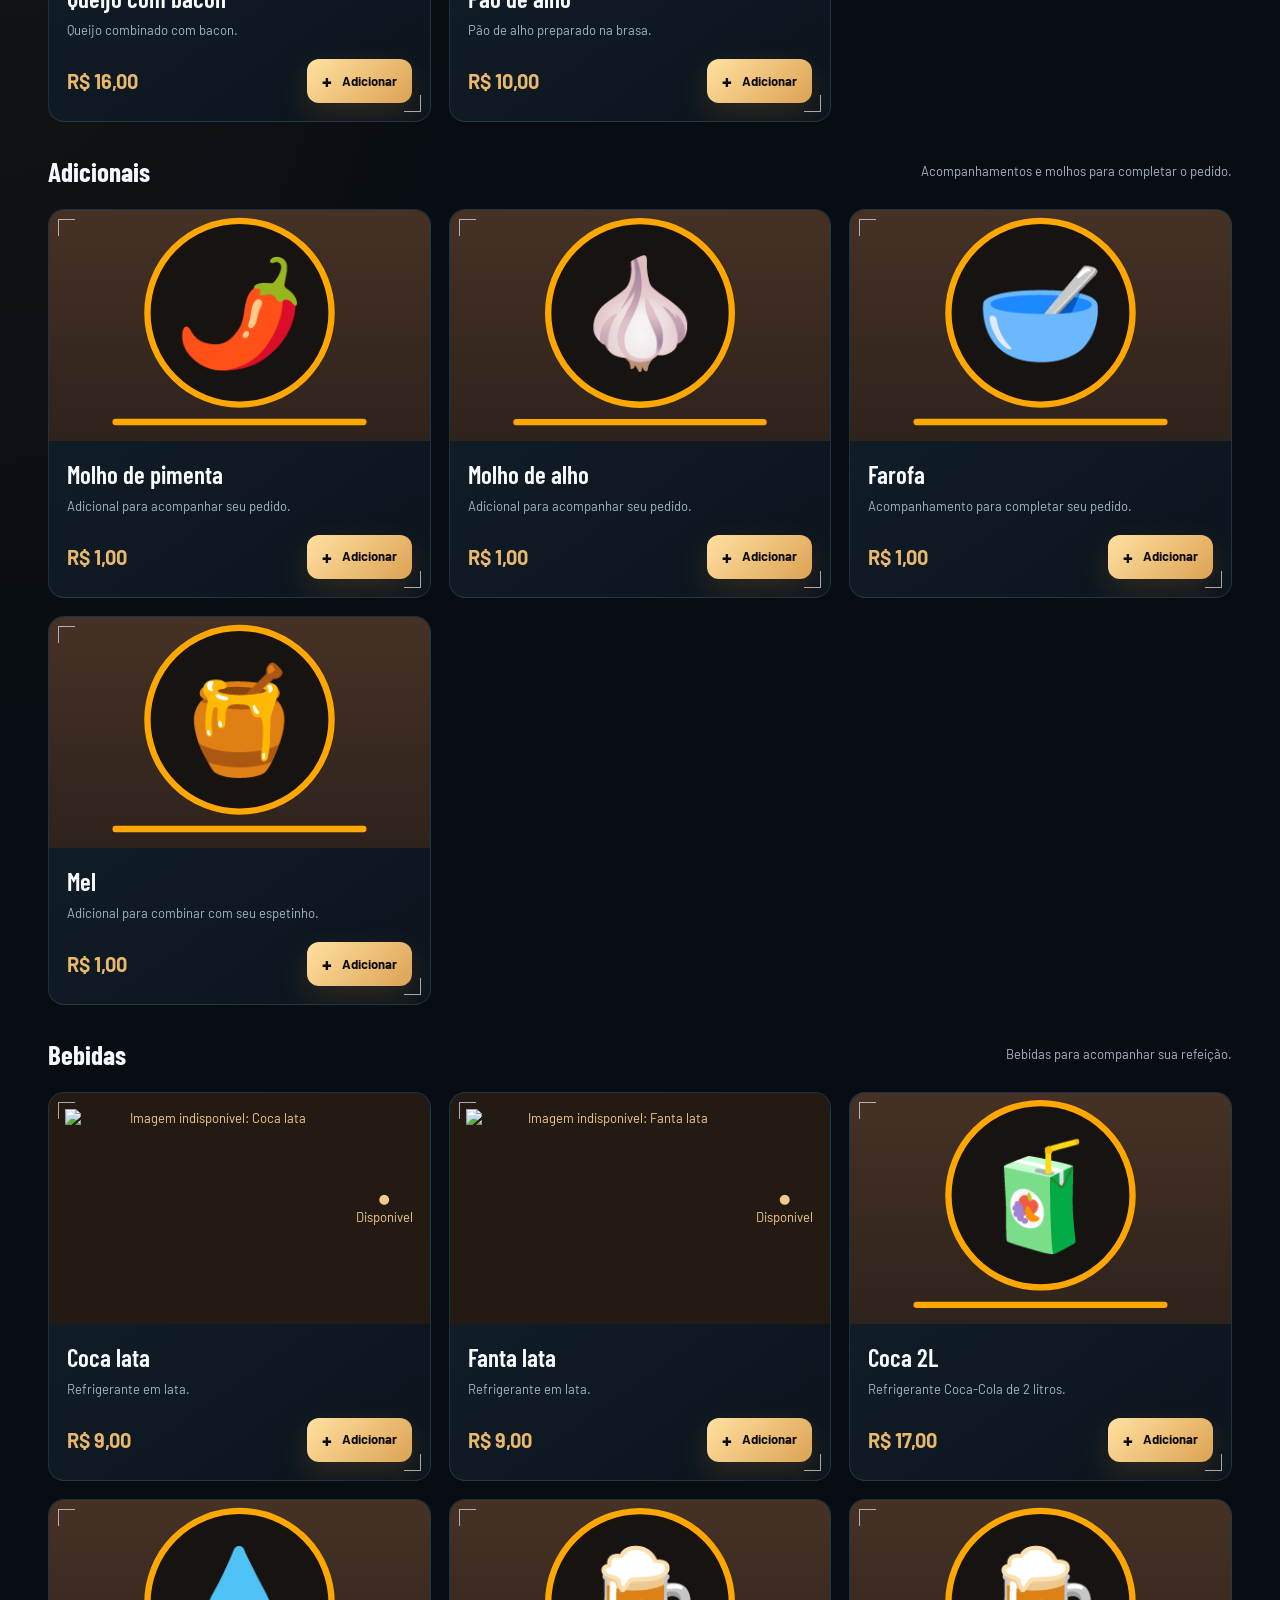
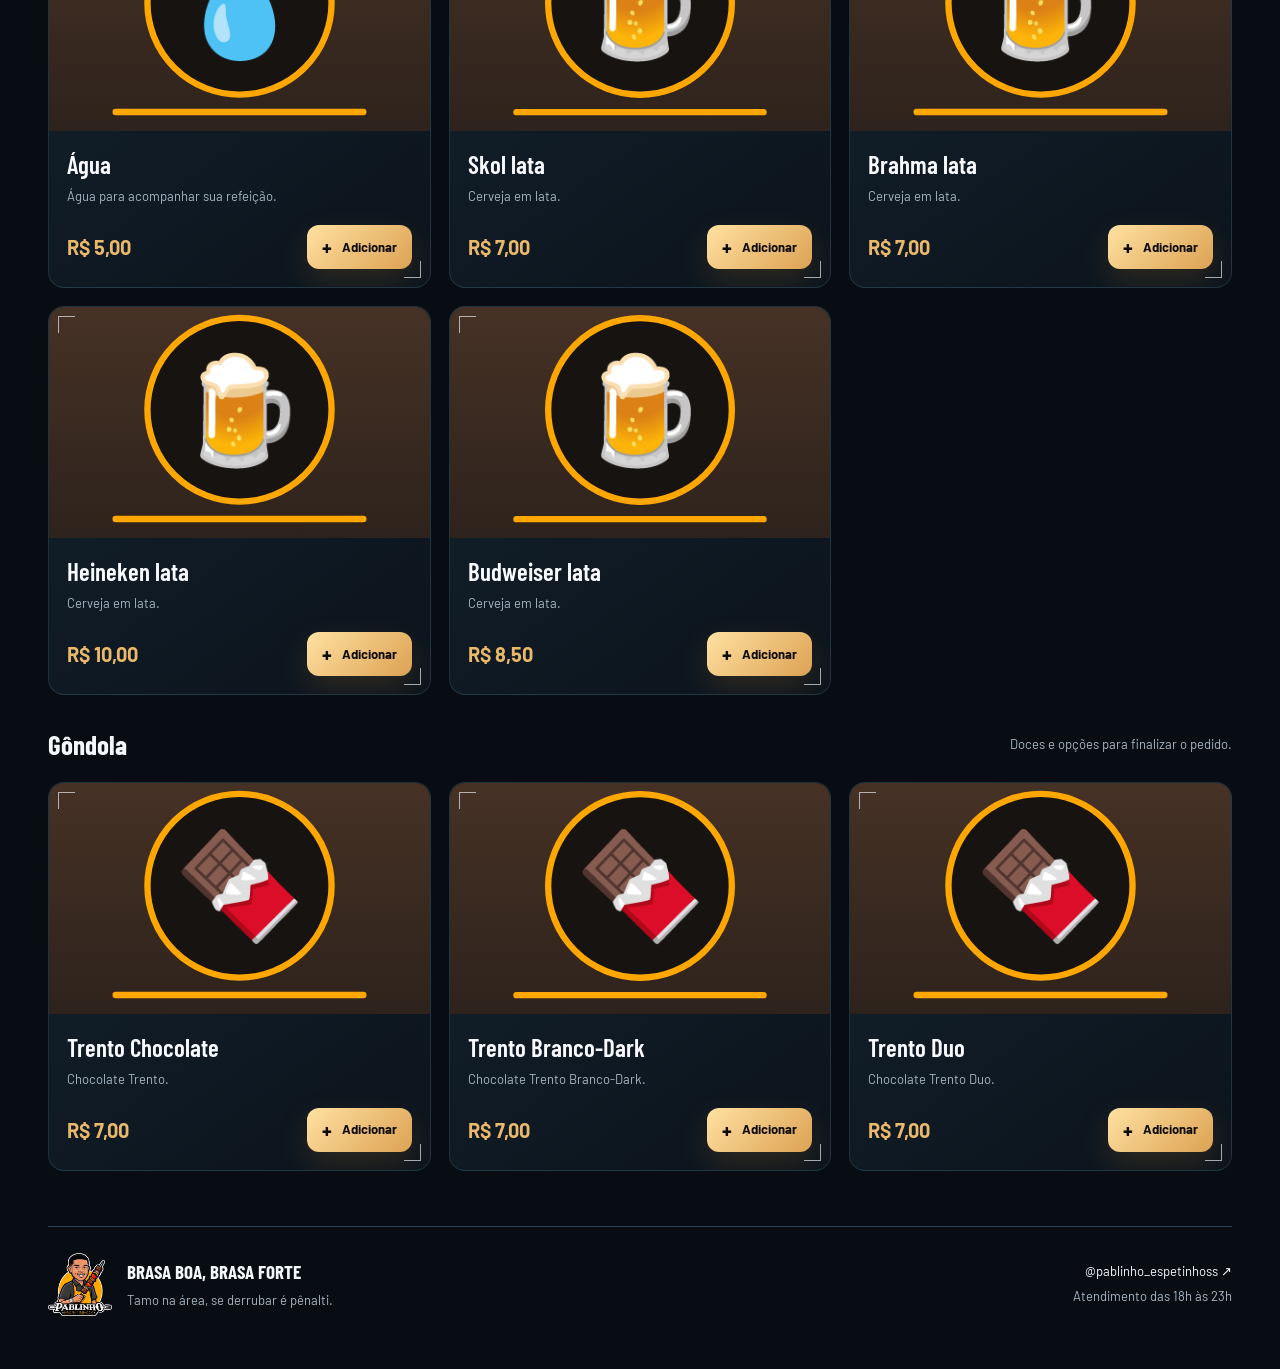
==== commit 6e0fc2cb: "feat(catalog): show available or sold-out badges on every product" ====
--- a/index.html
+++ b/index.html
@@ -164,7 +164,7 @@
 }
 function stepper(i){return '<div class="step"><button type="button" data-i="'+i+'" data-d="-1" aria-label="Diminuir '+esc(PRODUTOS[i].nome)+'">−</button><output aria-label="Quantidade de '+esc(PRODUTOS[i].nome)+'">'+qtd[i]+'</output><button type="button" data-i="'+i+'" data-d="1" aria-label="Aumentar '+esc(PRODUTOS[i].nome)+'">+</button></div>';}
 function bottom(i){const p=PRODUTOS[i];return '<span class="price">'+brl(p.preco)+'</span>'+(!p.disponivel?'<span class="off">Indisponível hoje</span>':qtd[i]?stepper(i):'<button type="button" class="button add" data-i="'+i+'" data-d="1" aria-label="Adicionar '+esc(p.nome)+'"><span aria-hidden="true">+</span> Adicionar</button>');}
-function item(i){const p=PRODUTOS[i];return '<article class="product'+(!p.disponivel?' unavailable':'')+'" data-item="'+i+'"><div class="product-image"><img src="'+esc(img(p.imagem))+'" alt="'+esc(p.nome)+'" loading="lazy" decoding="async">'+(p.categoria==='Combos'?'<span class="product-badge">PARA COMPARTILHAR · 4 PESSOAS</span>':'')+'</div><div class="product-content"><h4>'+esc(p.nome)+'</h4><p class="description">'+esc(p.descricao)+'</p><div class="product-bottom">'+bottom(i)+'</div></div></article>';}
+function item(i){const p=PRODUTOS[i];return '<article class="product'+(!p.disponivel?' unavailable':'')+'" data-item="'+i+'"><div class="product-image"><img src="'+esc(img(p.imagem))+'" alt="'+esc(p.nome)+'" loading="lazy" decoding="async">'+(p.categoria==='Combos'?'<span class="product-badge">PARA COMPARTILHAR · 4 PESSOAS</span>':'')+'<span class="stock-badge '+(p.disponivel?'in-stock':'out-stock')+'">'+(p.disponivel?'● Disponível':'● Esgotado')+'</span>'+'</div><div class="product-content"><h4>'+esc(p.nome)+'</h4><p class="description">'+esc(p.descricao)+'</p><div class="product-bottom">'+bottom(i)+'</div></div></article>';}
 function refreshItem(i){document.querySelectorAll('[data-item="'+i+'"] .product-bottom').forEach(el=>{el.innerHTML=bottom(i);});}
 function menu(){
  const term=normalize($('#busca').value.trim()),order=$('#ordem').value;
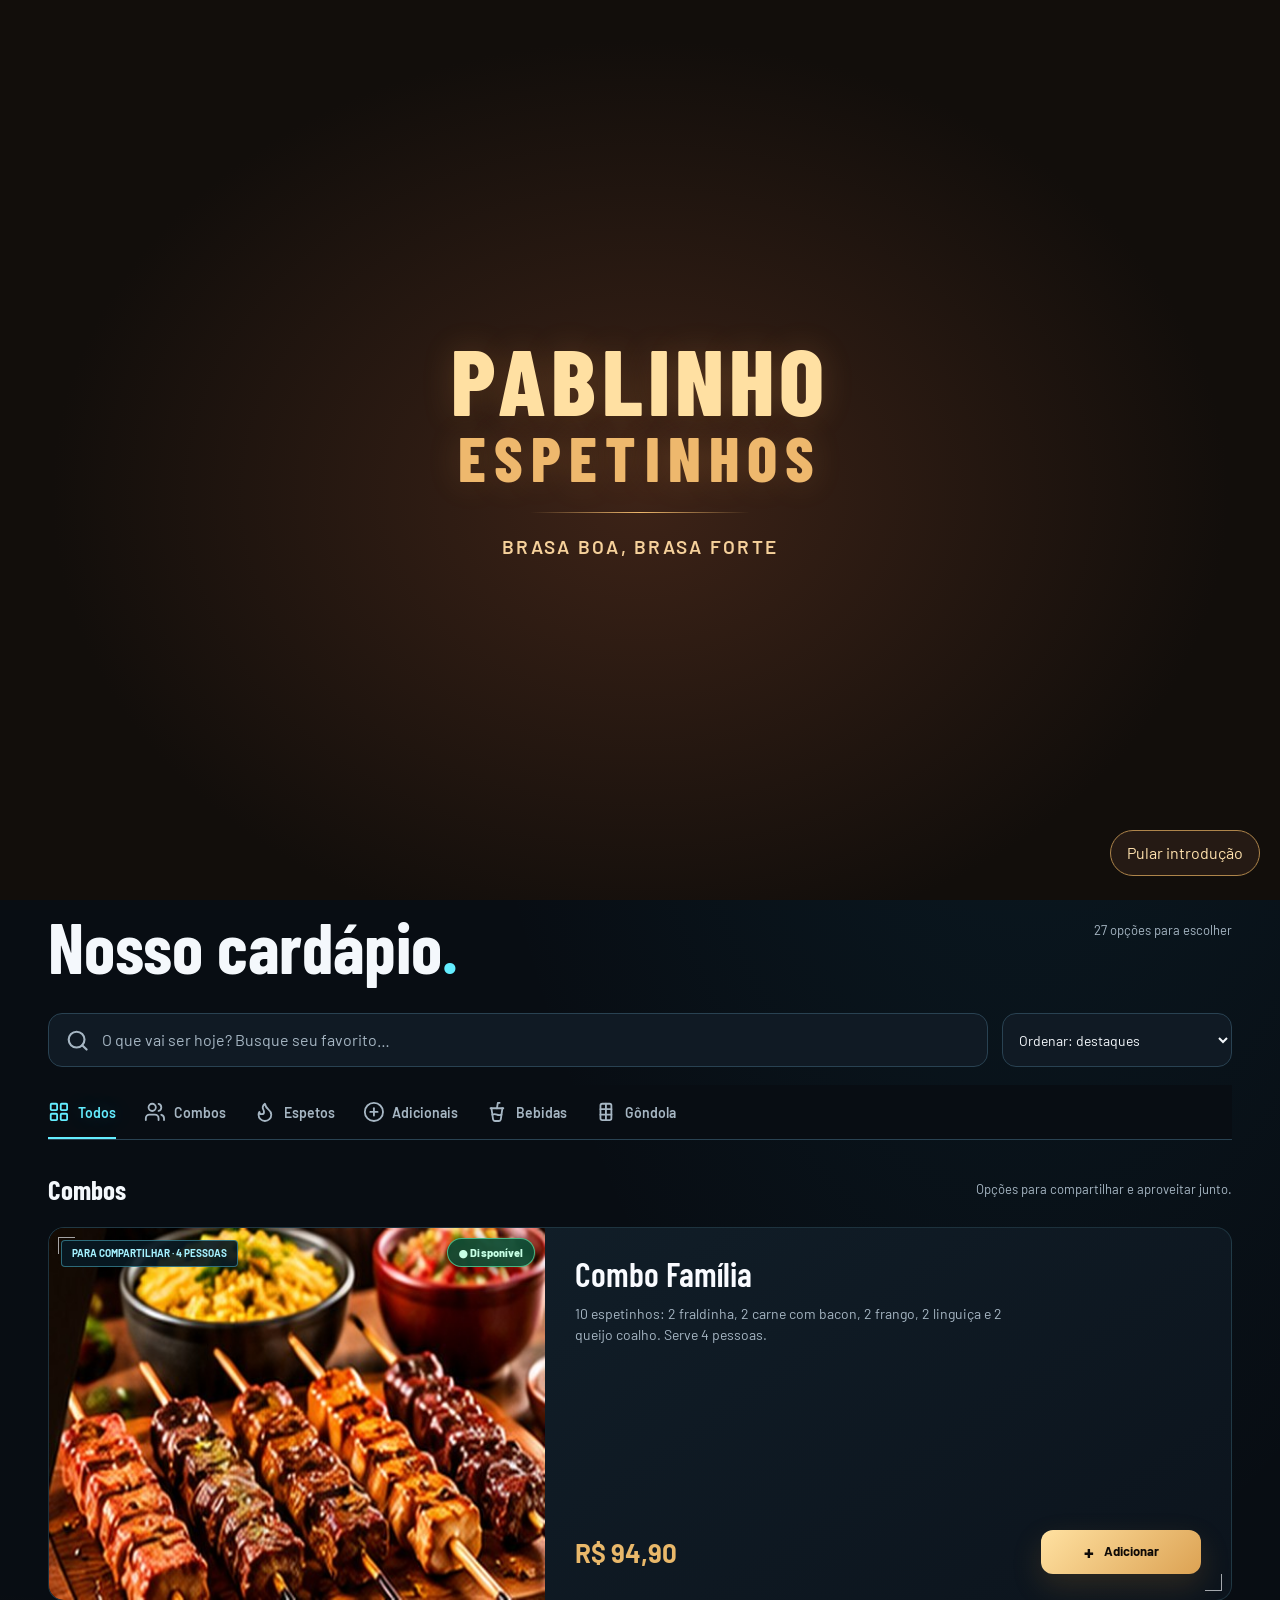
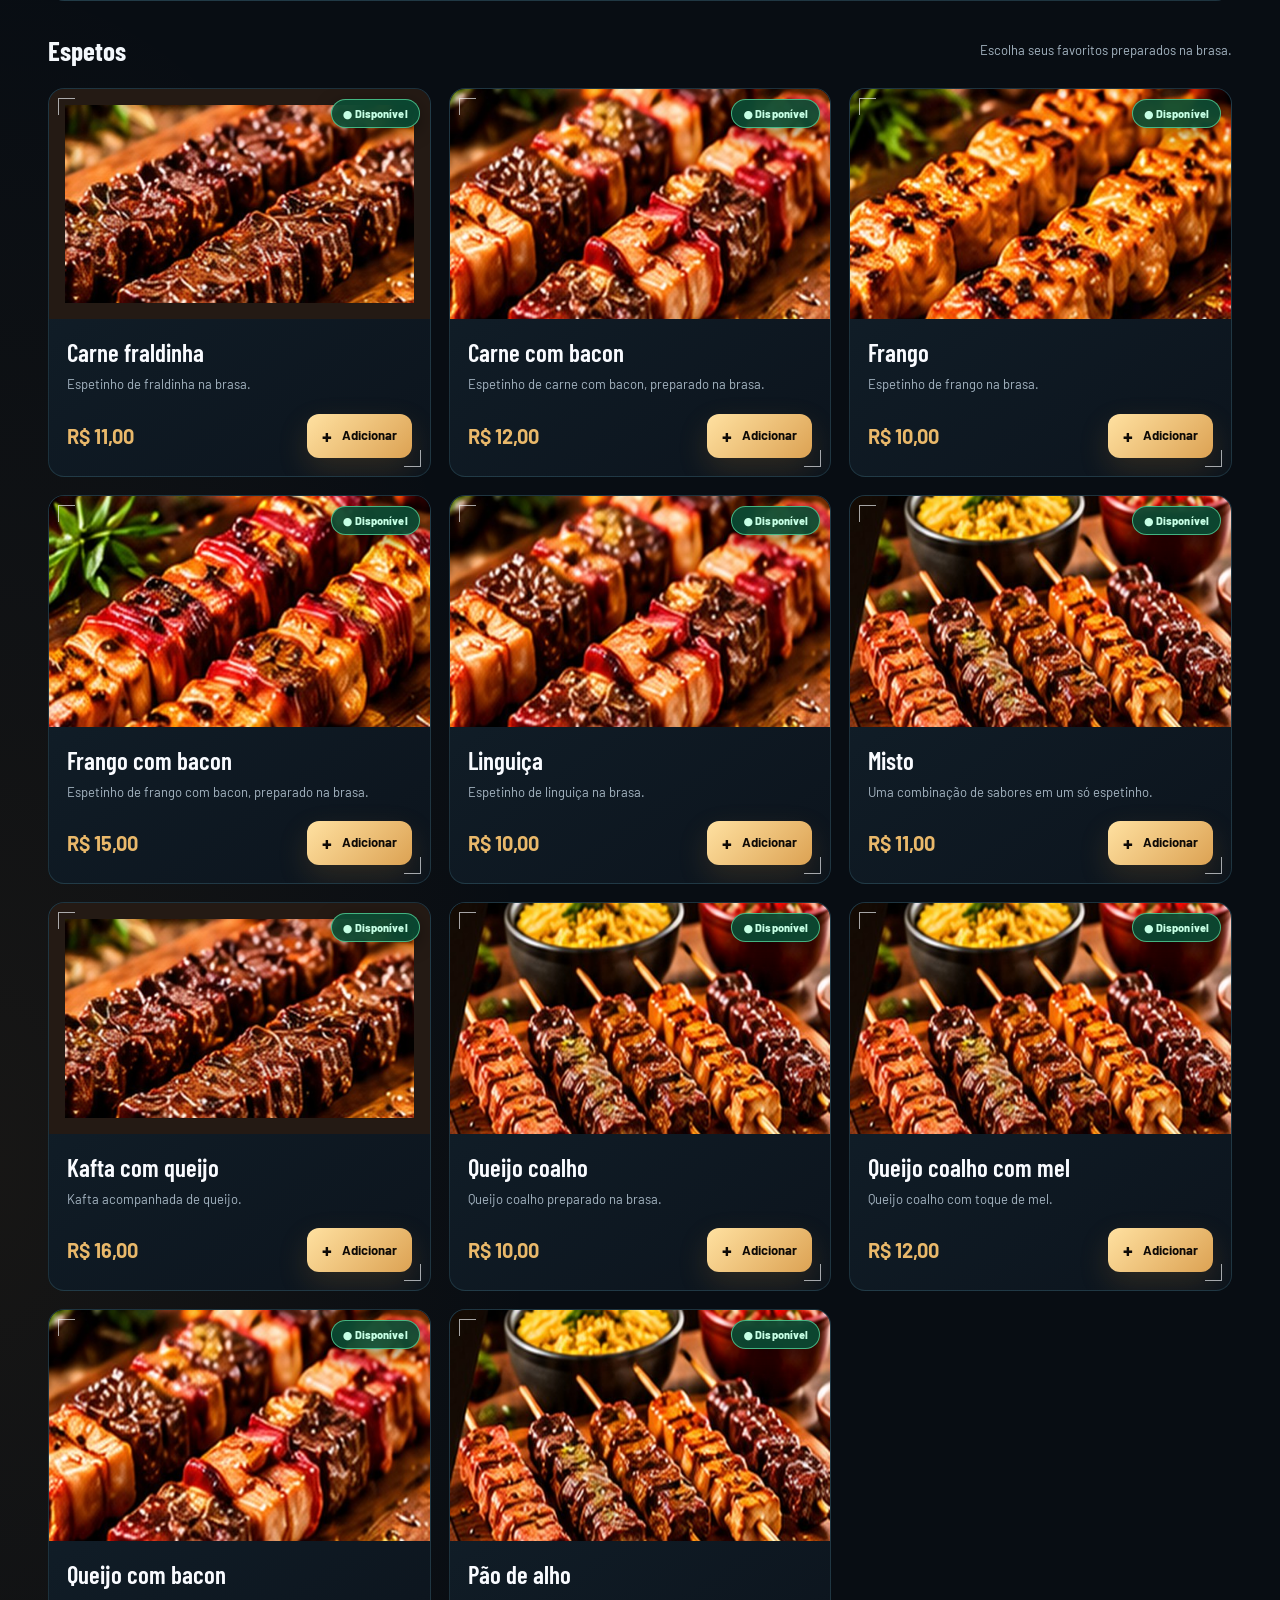
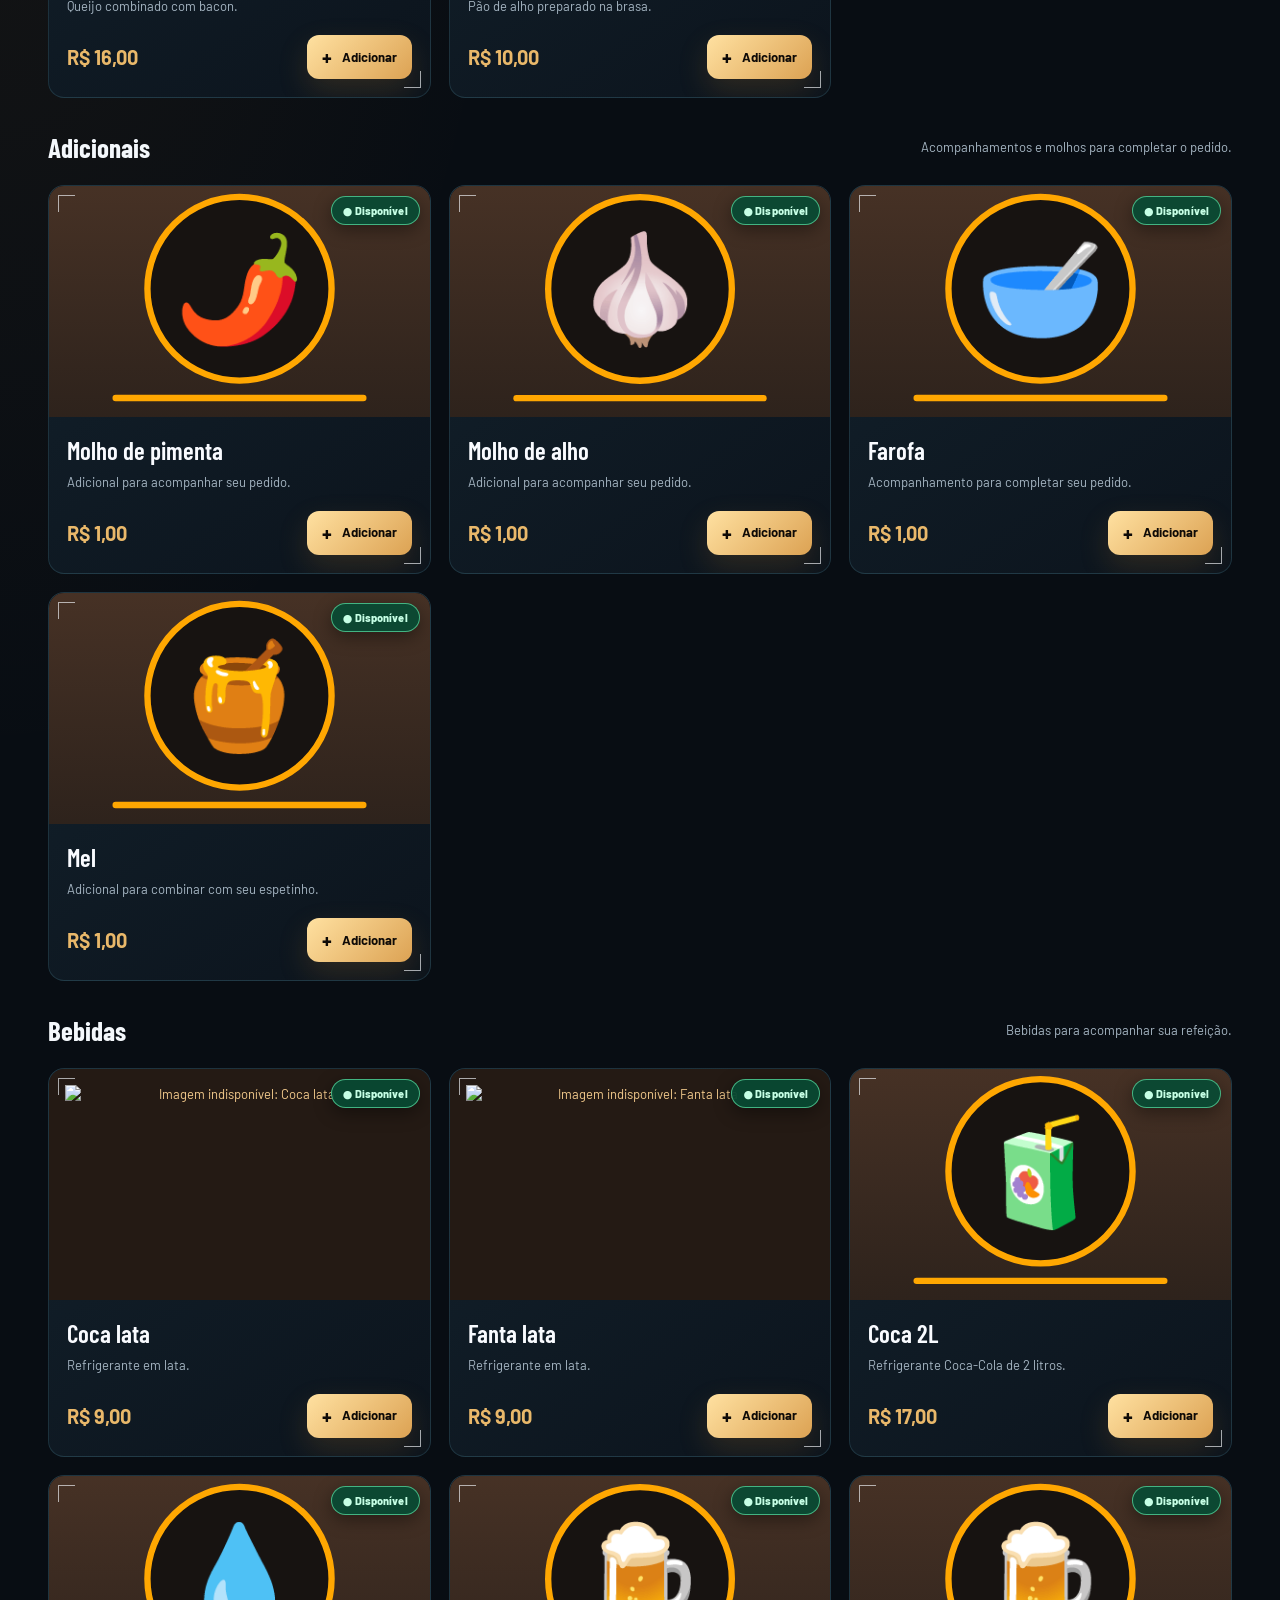
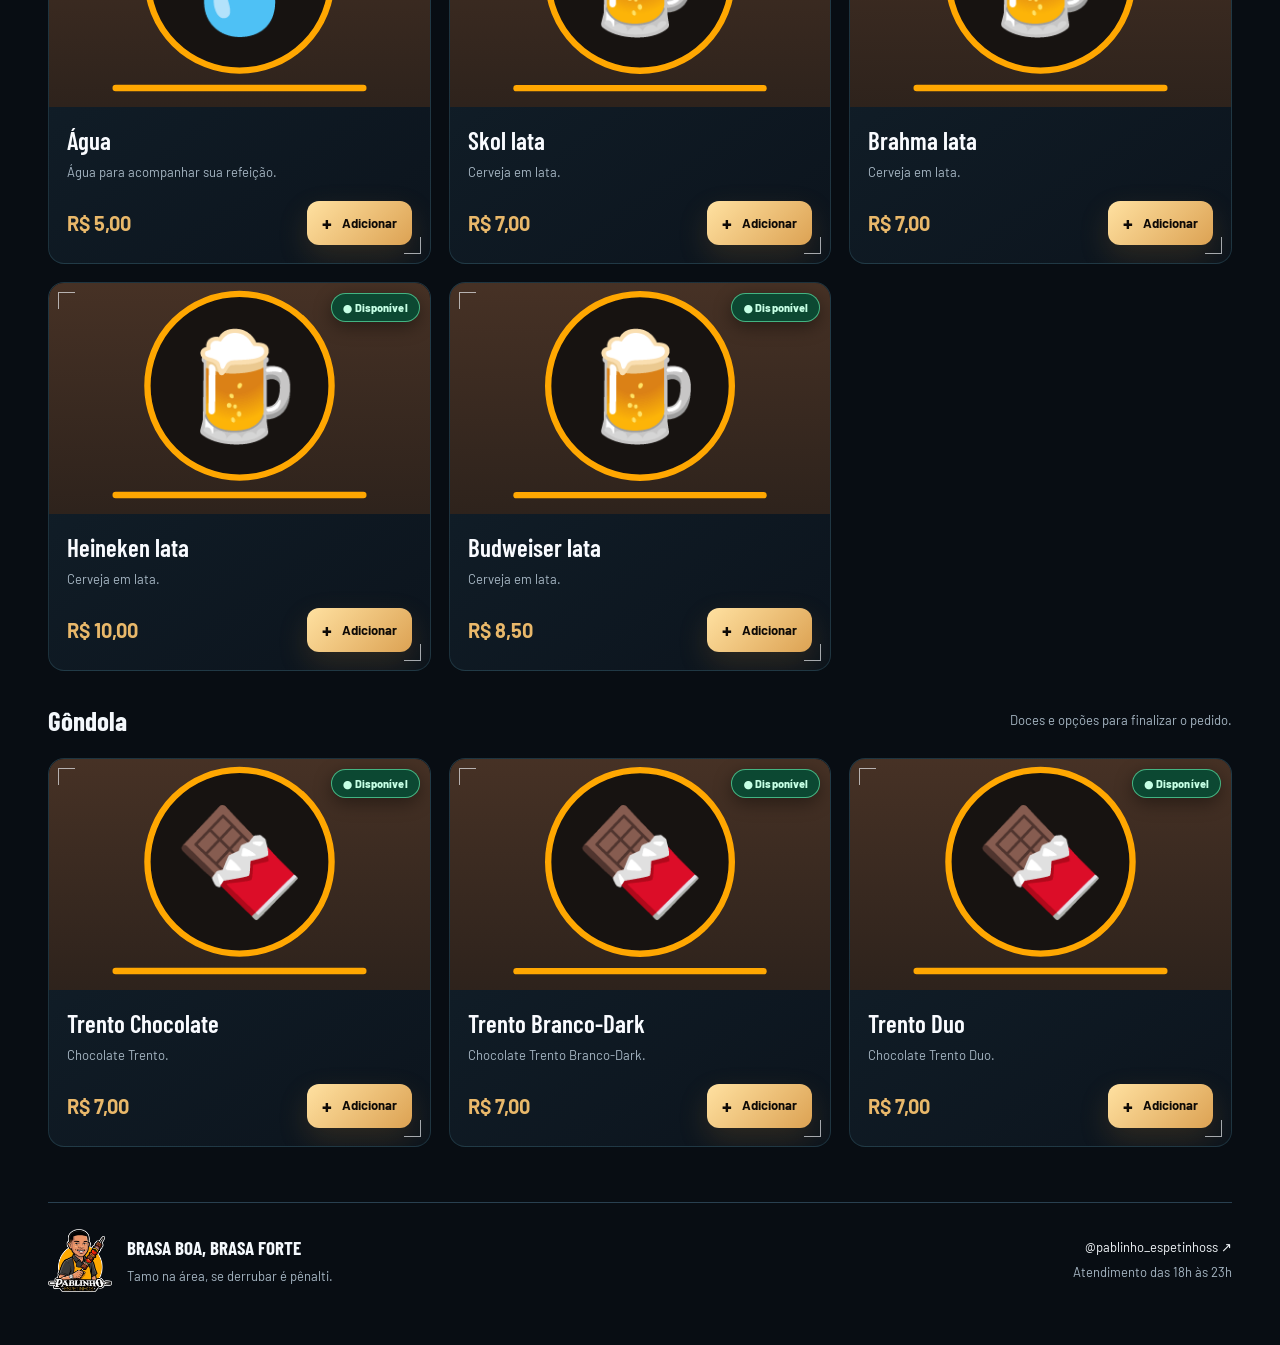
==== commit 80f779b9: "feat(admin): load published catalog JSON with safe embedded fallback" ====
--- a/index.html
+++ b/index.html
@@ -262,7 +262,24 @@
 $('#zap').href='https://wa.me/'+LOJA.whatsapp;
 document.querySelectorAll('[data-insta]').forEach(a=>{if(LOJA.instagram)a.href='https://instagram.com/'+LOJA.instagram;});
 $('#catalogCount').textContent=PRODUTOS.length+' opções para escolher';
-tabs();status();setInterval(status,60000);menu();cart();
+/* Carrega alterações publicadas pelo painel estático; usa o catálogo embutido se falhar. */
+async function carregarCatalogoPublicado(){
+ try{
+  const response=await fetch('./catalogo-dados.json',{cache:'no-store'});
+  if(!response.ok)throw new Error('Dados não encontrados');
+  const data=await response.json();
+  if(!data||!Array.isArray(data.produtos)||data.produtos.length>300)throw new Error('Dados inválidos');
+  const list=data.produtos.map(p=>({nome:String(p.nome||''),categoria:String(p.categoria||''),preco:Number(p.preco),descricao:String(p.descricao||''),icone:String(p.icone||'grid'),imagem:String(p.imagem||'topo'),disponivel:p.disponivel===true}));
+  if(!list.every(p=>p.nome&&CATEGORIAS.includes(p.categoria)&&Number.isFinite(p.preco)&&p.preco>=0))throw new Error('Produtos inválidos');
+  const signature=JSON.stringify(list.map(p=>[p.nome,p.preco,p.disponivel]));
+  const previous=localStorage.getItem('pablinho-catalog-signature');
+  if(previous!==signature){qtd={};try{localStorage.removeItem(STORAGE);localStorage.setItem('pablinho-catalog-signature',signature);}catch(e){}}
+  PRODUTOS.splice(0,PRODUTOS.length,...list);
+  $('#catalogCount').textContent=PRODUTOS.length+' opções para escolher';
+ }catch(e){console.warn('Catálogo publicado indisponível; usando dados incorporados.',e);}
+ tabs();status();setInterval(status,60000);menu();cart();
+}
+carregarCatalogoPublicado();
 
 </script>
 
--- a/v12/imperial-v12.css
+++ b/v12/imperial-v12.css
@@ -52,3 +52,12 @@
 @keyframes v12-blink{50%{opacity:.45}}
 @media(max-width:760px){.hero{height:540px;min-height:0}.hero h1{font-size:clamp(3.7rem,15vw,6.4rem)}.hero-shade{background:linear-gradient(90deg,rgba(4,10,16,.92),rgba(5,14,22,.47)),linear-gradient(0deg,rgba(3,10,15,.84),transparent 65%)}.v12-glow{width:250px;right:-50px}.v12-back{right:12px;bottom:105px}.v12-toast{max-width:calc(100vw - 30px);text-align:center}}
 @media(prefers-reduced-motion:reduce){.hero-photo,.v12-grid,.v12-scan,.v12-glow,.v12-label:before{animation:none!important}.product,.product-image img,.v12-back,.v12-toast{transition:none!important}}
+
+/* Disponibilidade visível no card — V12 */
+.stock-badge{position:absolute;z-index:5;right:10px;top:10px;display:inline-flex;align-items:center;gap:5px;border-radius:100px;padding:7px 11px;font-size:11px;line-height:1.2;font-weight:800;letter-spacing:.01em;box-shadow:0 5px 18px rgba(0,0,0,.4);backdrop-filter:blur(12px)}
+.stock-badge.in-stock{color:#c6ffe5;background:rgba(7,75,52,.91);border:1px solid rgba(98,239,174,.65)}
+.stock-badge.out-stock{color:#ffe4e1;background:rgba(110,31,34,.94);border:1px solid rgba(255,132,132,.75)}
+.product.unavailable{opacity:.82}
+.product.unavailable .product-image img{filter:grayscale(.45) brightness(.72)}
+.product.unavailable .add,.product.unavailable .step{display:none}
+@media(max-width:420px){.stock-badge{top:8px;right:8px;padding:6px 9px;font-size:10px}}
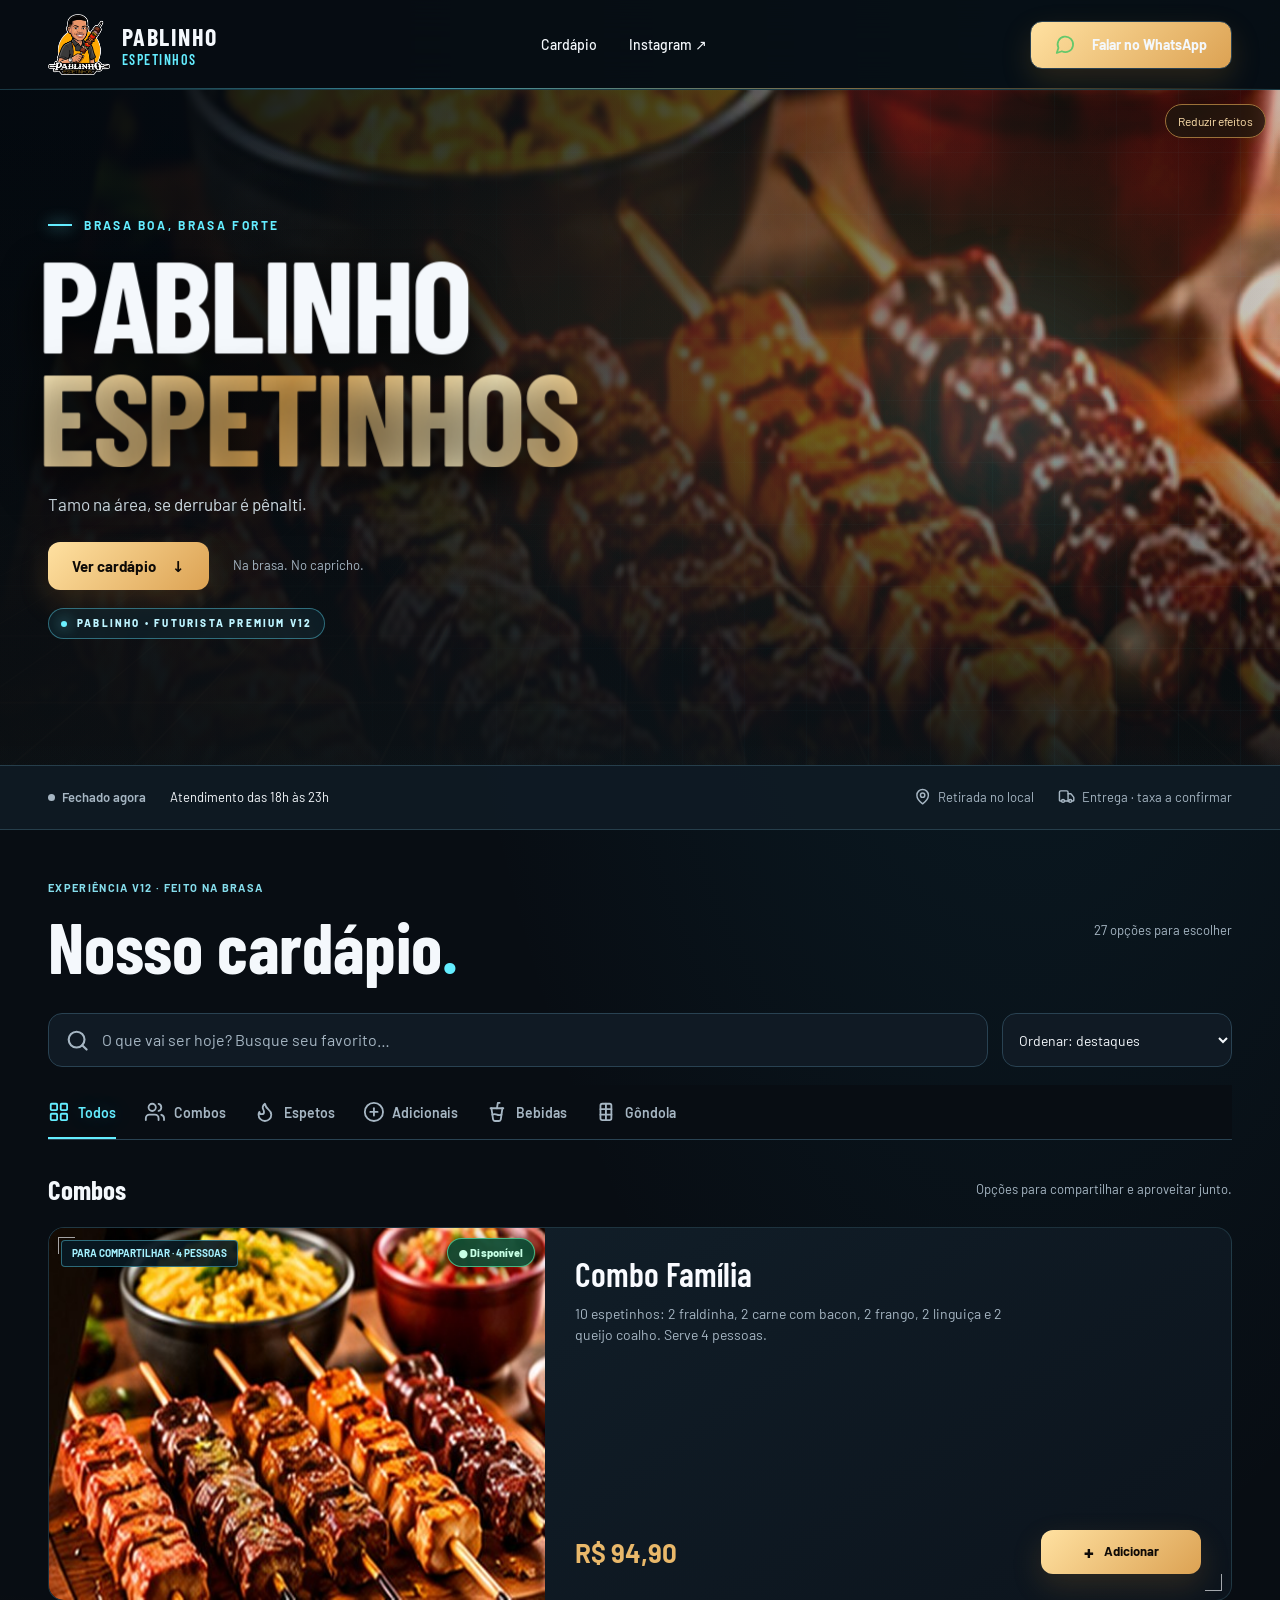
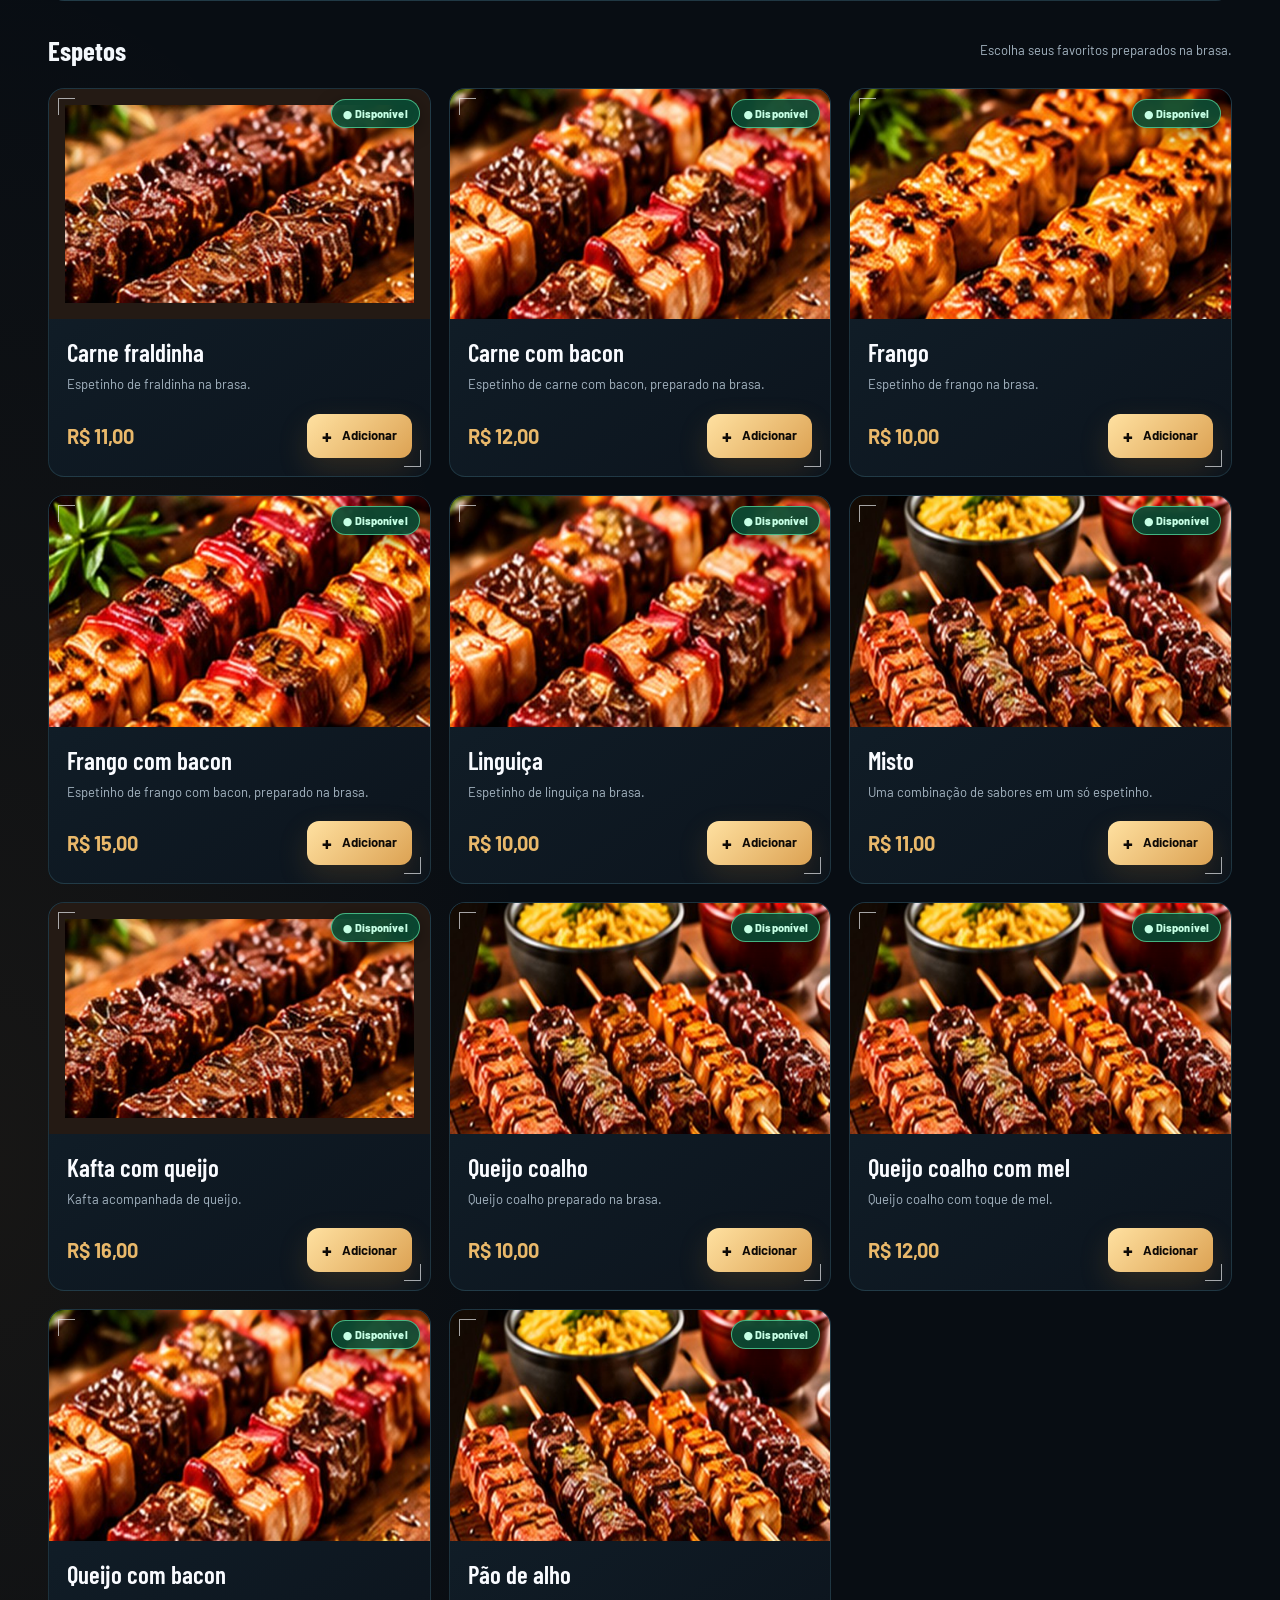
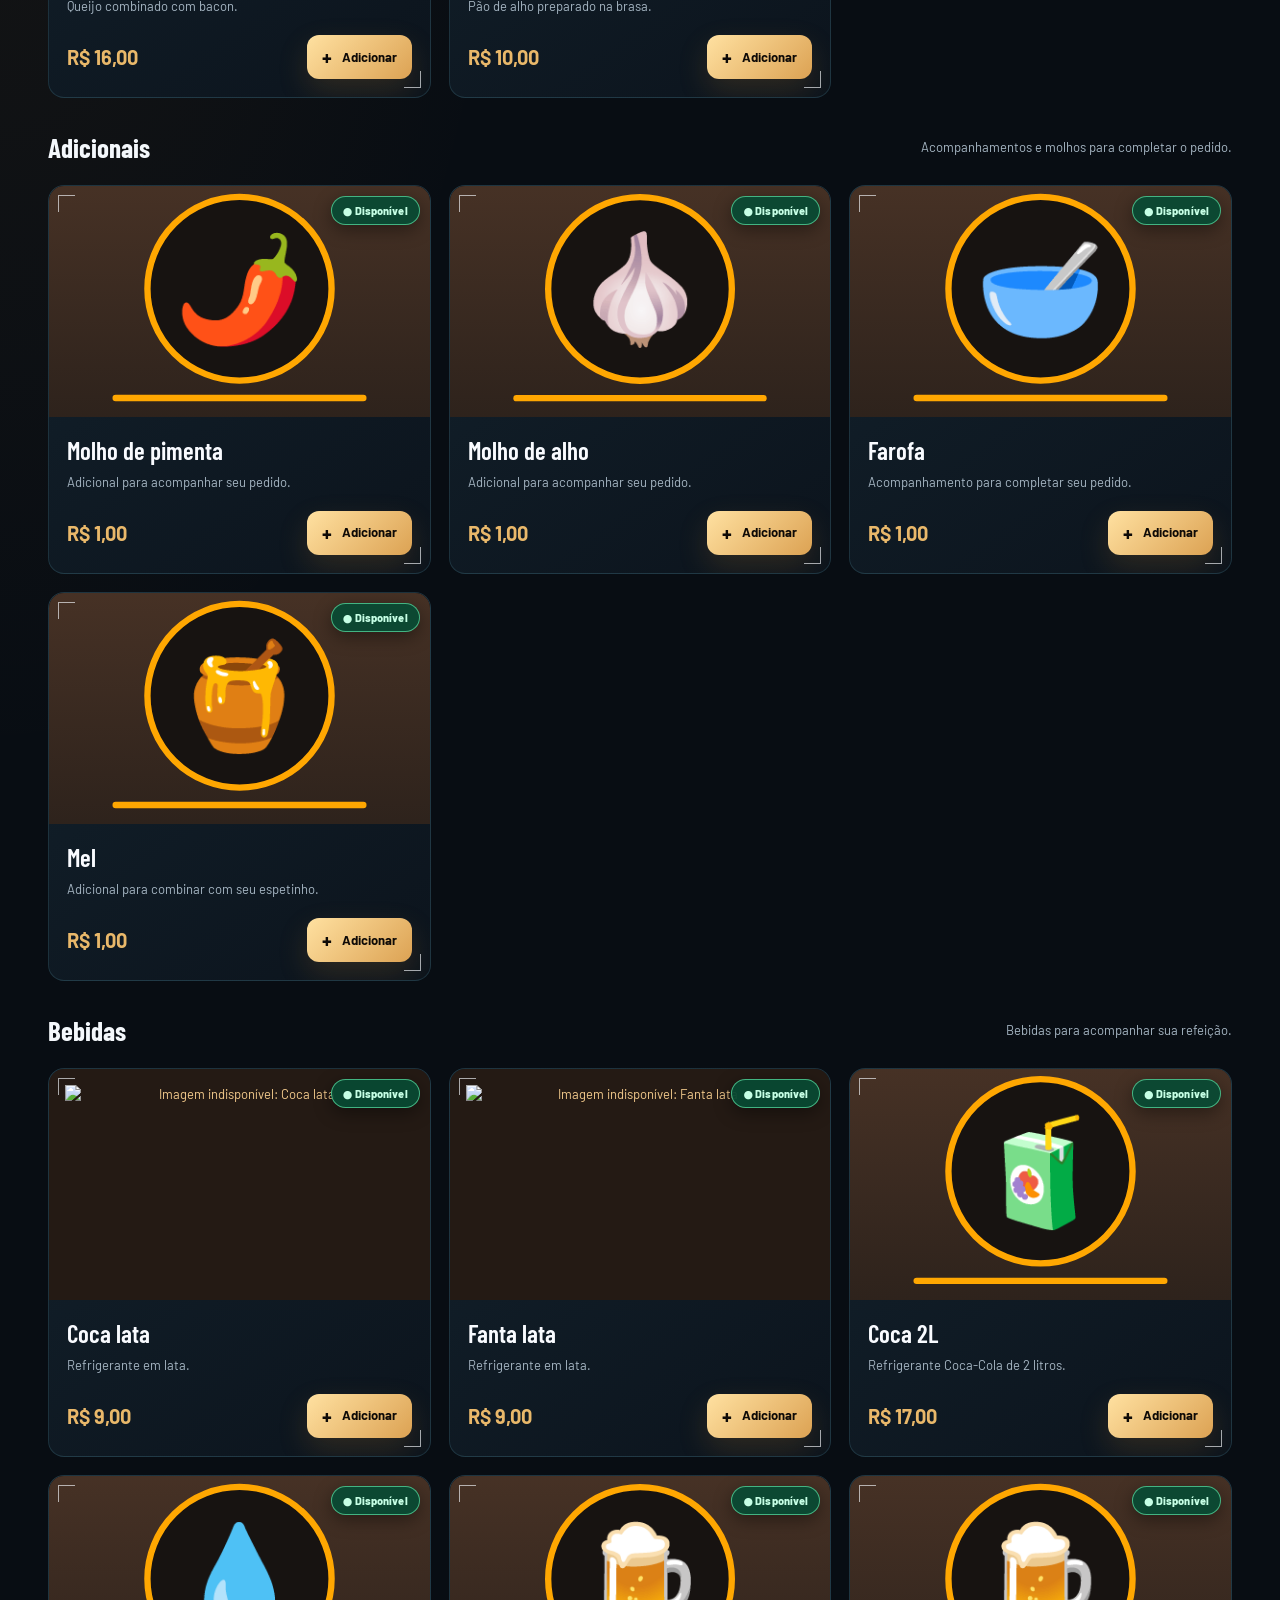
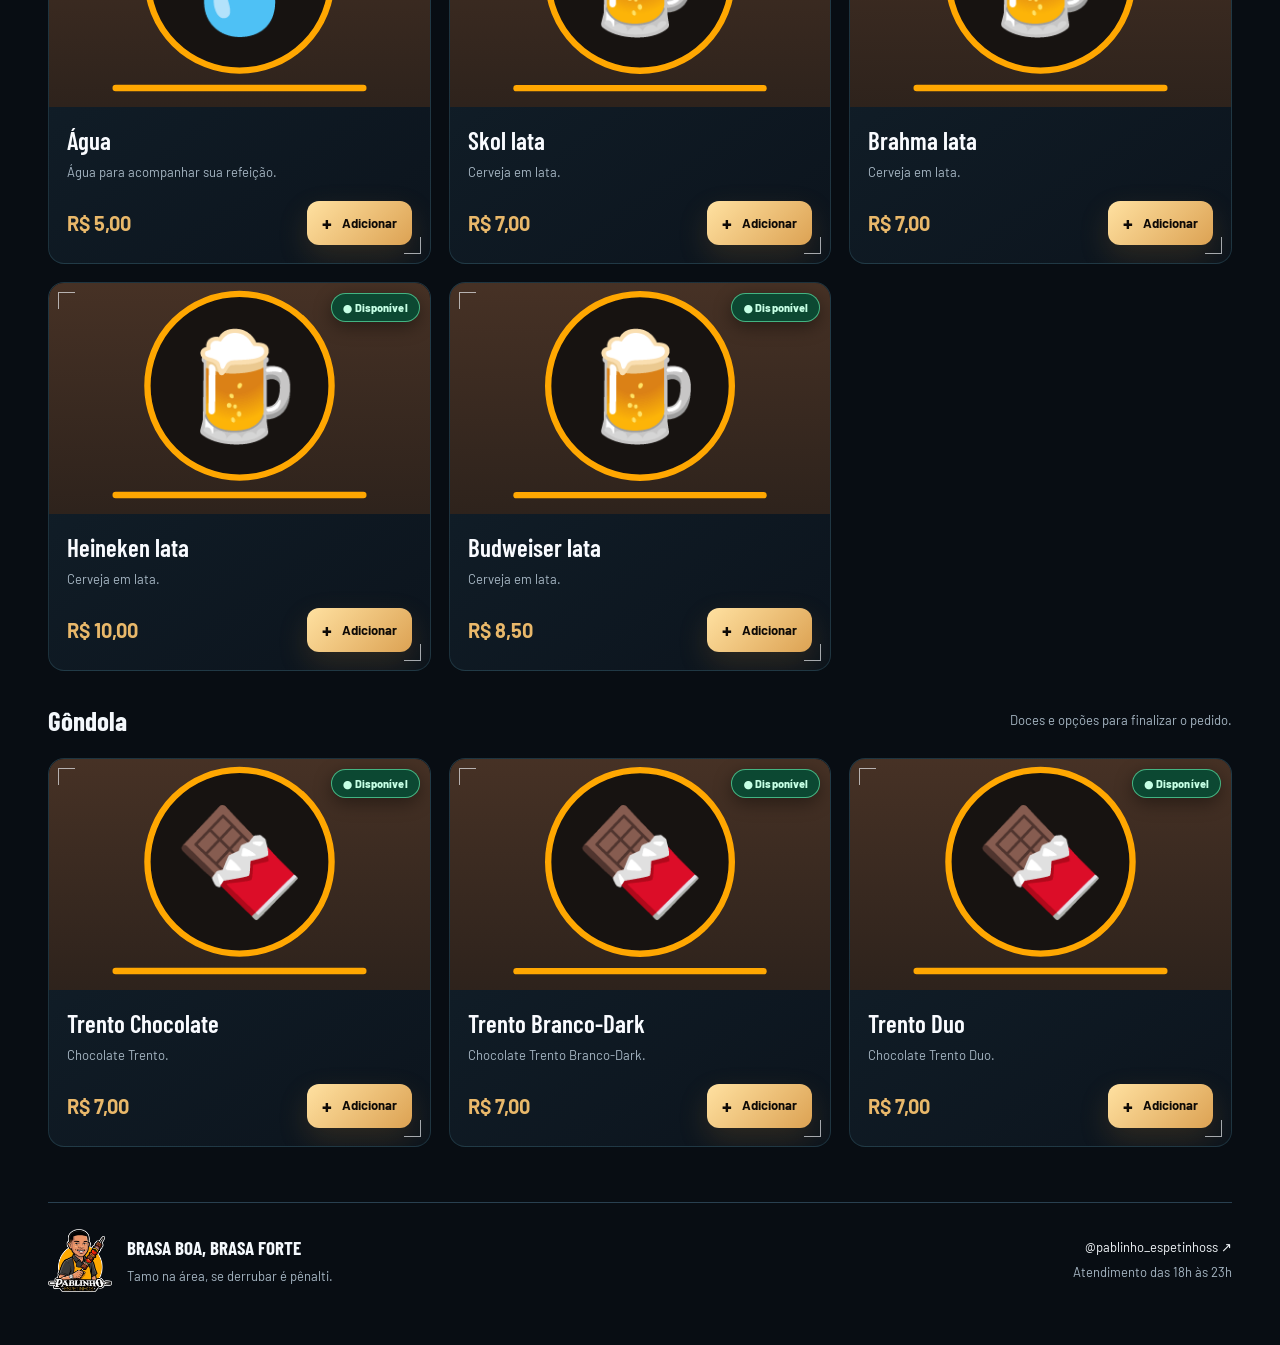
==== commit 943c8d7a: "Corrige editor estático e bloqueia pedido com cardápio indisponível" ====
--- a/index.html
+++ b/index.html
@@ -139,8 +139,8 @@
 document.addEventListener('error', e => { const el=e.target; if(el?.tagName==='IMG' && el.getAttribute('src')?.includes('imagens/espeto-carne.webp')) { el.src=IMG['foto-carne-fraldinha']; } }, true);
 const icon = (id, cls) => '<svg class="ic' + (cls ? ' ' + cls : '') + '" aria-hidden="true"><use href="#' + id + '"/></svg>';
 const STORAGE = 'pablinho-cart-v1';
-let qtd = {}, categoria = 'Todos';
-try { const stored=JSON.parse(localStorage.getItem(STORAGE)||'{}'); if(stored && typeof stored==='object' && !Array.isArray(stored)) Object.entries(stored).forEach(([id,q])=>{if(/^\d+$/.test(id)&&PRODUTOS[Number(id)]?.disponivel&&Number.isSafeInteger(q)&&q>0)qtd[id]=q;}); } catch(e) { /* Navegação privada ou armazenamento indisponível: carrinho continua em memória. */ }
+let qtd = {}, categoria = 'Todos', catalogReady = false;
+try { const stored=JSON.parse(localStorage.getItem(STORAGE)||'{}'); if(stored && typeof stored==='object' && !Array.isArray(stored)) Object.entries(stored).forEach(([id,q])=>{if(/^\d+$/.test(id)&&Number.isSafeInteger(q)&&q>0)qtd[id]=q;}); } catch(e) { /* Navegação privada ou armazenamento indisponível: carrinho continua em memória. */ }
 const ids = () => Object.keys(qtd).map(Number).filter(i=>PRODUTOS[i]?.disponivel&&qtd[i]>0);
 const count = () => ids().reduce((s,i)=>s+qtd[i],0);
 const subtotalCents = () => ids().reduce((s,i)=>s+cents(PRODUTOS[i])*qtd[i],0);
@@ -167,6 +167,7 @@
 function item(i){const p=PRODUTOS[i];return '<article class="product'+(!p.disponivel?' unavailable':'')+'" data-item="'+i+'"><div class="product-image"><img src="'+esc(img(p.imagem))+'" alt="'+esc(p.nome)+'" loading="lazy" decoding="async">'+(p.categoria==='Combos'?'<span class="product-badge">PARA COMPARTILHAR · 4 PESSOAS</span>':'')+'<span class="stock-badge '+(p.disponivel?'in-stock':'out-stock')+'">'+(p.disponivel?'● Disponível':'● Esgotado')+'</span>'+'</div><div class="product-content"><h4>'+esc(p.nome)+'</h4><p class="description">'+esc(p.descricao)+'</p><div class="product-bottom">'+bottom(i)+'</div></div></article>';}
 function refreshItem(i){document.querySelectorAll('[data-item="'+i+'"] .product-bottom').forEach(el=>{el.innerHTML=bottom(i);});}
 function menu(){
+ if(!catalogReady)return;
  const term=normalize($('#busca').value.trim()),order=$('#ordem').value;
  let list=PRODUTOS.map((p,i)=>i).filter(i=>(categoria==='Todos'||PRODUTOS[i].categoria===categoria)&&normalize(PRODUTOS[i].nome+' '+PRODUTOS[i].descricao).includes(term));
  if(order!=='original')list.sort((a,b)=>(cents(PRODUTOS[a])-cents(PRODUTOS[b]))*(order==='asc'?1:-1));
@@ -200,14 +201,15 @@
 function cart(){
  $('#count').textContent=count();$('#cartTotal').textContent=brl(subtotalCents()/100);
  $('#lista').innerHTML=ids().map(i=>{const p=PRODUTOS[i];return '<div class="cart-row"><img src="'+esc(img(p.imagem))+'" alt="'+esc(p.nome)+'"><div><h4>'+esc(p.nome)+'</h4><p>'+brl(p.preco)+' / un. · '+brl(cents(p)*qtd[i]/100)+'</p></div><div class="row-tools">'+stepper(i)+'<button type="button" class="remove" data-remove="'+i+'" aria-label="Remover '+esc(p.nome)+' do carrinho" title="Remover item">×</button></div></div>';}).join('');
- $('#cart-empty').hidden=count()>0;$('#clear').disabled=count()===0;$('#enviar').disabled=count()===0;totals();bar();suggest();
-}
-function change(i,d){if(!PRODUTOS[i]?.disponivel)return;const q=Math.max(0,(qtd[i]||0)+d);if(q)qtd[i]=q;else delete qtd[i];save();refreshItem(i);cart();$('#announce').textContent=PRODUTOS[i].nome+': '+q+' no carrinho';}
+ $('#cart-empty').hidden=count()>0;$('#clear').disabled=count()===0;$('#enviar').disabled=!catalogReady||count()===0;totals();bar();suggest();
+}
+function change(i,d){if(!catalogReady||!PRODUTOS[i]?.disponivel)return;const q=Math.max(0,(qtd[i]||0)+d);if(q)qtd[i]=q;else delete qtd[i];save();refreshItem(i);cart();$('#announce').textContent=PRODUTOS[i].nome+': '+q+' no carrinho';}
 function closeCart(){ $('#sheet').close();document.body.classList.remove('lock');(count()?$('#abrir'):$('#cats [aria-pressed=true]')).focus(); }
 function address(){return ['rua','numero','bairro','cidade','cep','complemento'].map(id=>$('#'+id).value.trim()).filter(Boolean).join(', ');}
 function validate(){
  document.querySelectorAll('[aria-invalid]').forEach(el=>el.removeAttribute('aria-invalid'));
  const fail=(message,id)=>{if(id){$('#'+id).setAttribute('aria-invalid','true');$('#'+id).focus();}$('#err').textContent=message;return false;};
+ if(!catalogReady)return fail('Cardápio indisponível. Atualize a página para tentar novamente.');
  if(!count())return fail('Adicione pelo menos um produto ao carrinho.');
  if(subtotalCents()<Math.round(LOJA.pedidoMinimo*100))return fail('O pedido mínimo é '+brl(LOJA.pedidoMinimo)+'.');
  if(!$('#cli').value.trim())return fail('Informe seu nome.','cli');
@@ -262,7 +264,7 @@
 $('#zap').href='https://wa.me/'+LOJA.whatsapp;
 document.querySelectorAll('[data-insta]').forEach(a=>{if(LOJA.instagram)a.href='https://instagram.com/'+LOJA.instagram;});
 $('#catalogCount').textContent=PRODUTOS.length+' opções para escolher';
-/* Carrega alterações publicadas pelo painel estático; usa o catálogo embutido se falhar. */
+/* Somente os dados publicados liberam o carrinho. */
 async function carregarCatalogoPublicado(){
  try{
   const response=await fetch('./catalogo-dados.json',{cache:'no-store'});
@@ -272,11 +274,23 @@
   const list=data.produtos.map(p=>({nome:String(p.nome||''),categoria:String(p.categoria||''),preco:Number(p.preco),descricao:String(p.descricao||''),icone:String(p.icone||'grid'),imagem:String(p.imagem||'topo'),disponivel:p.disponivel===true}));
   if(!list.every(p=>p.nome&&CATEGORIAS.includes(p.categoria)&&Number.isFinite(p.preco)&&p.preco>=0))throw new Error('Produtos inválidos');
   const signature=JSON.stringify(list.map(p=>[p.nome,p.preco,p.disponivel]));
-  const previous=localStorage.getItem('pablinho-catalog-signature');
+  let previous;
+  try{previous=localStorage.getItem('pablinho-catalog-signature');}catch(e){}
   if(previous!==signature){qtd={};try{localStorage.removeItem(STORAGE);localStorage.setItem('pablinho-catalog-signature',signature);}catch(e){}}
   PRODUTOS.splice(0,PRODUTOS.length,...list);
   $('#catalogCount').textContent=PRODUTOS.length+' opções para escolher';
- }catch(e){console.warn('Catálogo publicado indisponível; usando dados incorporados.',e);}
+  catalogReady=true;
+ }catch(e){
+  const unavailable=document.createElement('p');
+  unavailable.setAttribute('role','alert');
+  unavailable.textContent='Não foi possível carregar o cardápio. Seu carrinho ficou salvo. Atualize a página para tentar novamente.';
+  $('#menu').replaceChildren(unavailable);
+  $('#busca').disabled=true;
+  $('#ordem').disabled=true;
+  $('#enviar').disabled=true;
+  $('#catalogCount').textContent='Cardápio indisponível';
+  return;
+ }
  tabs();status();setInterval(status,60000);menu();cart();
 }
 carregarCatalogoPublicado();
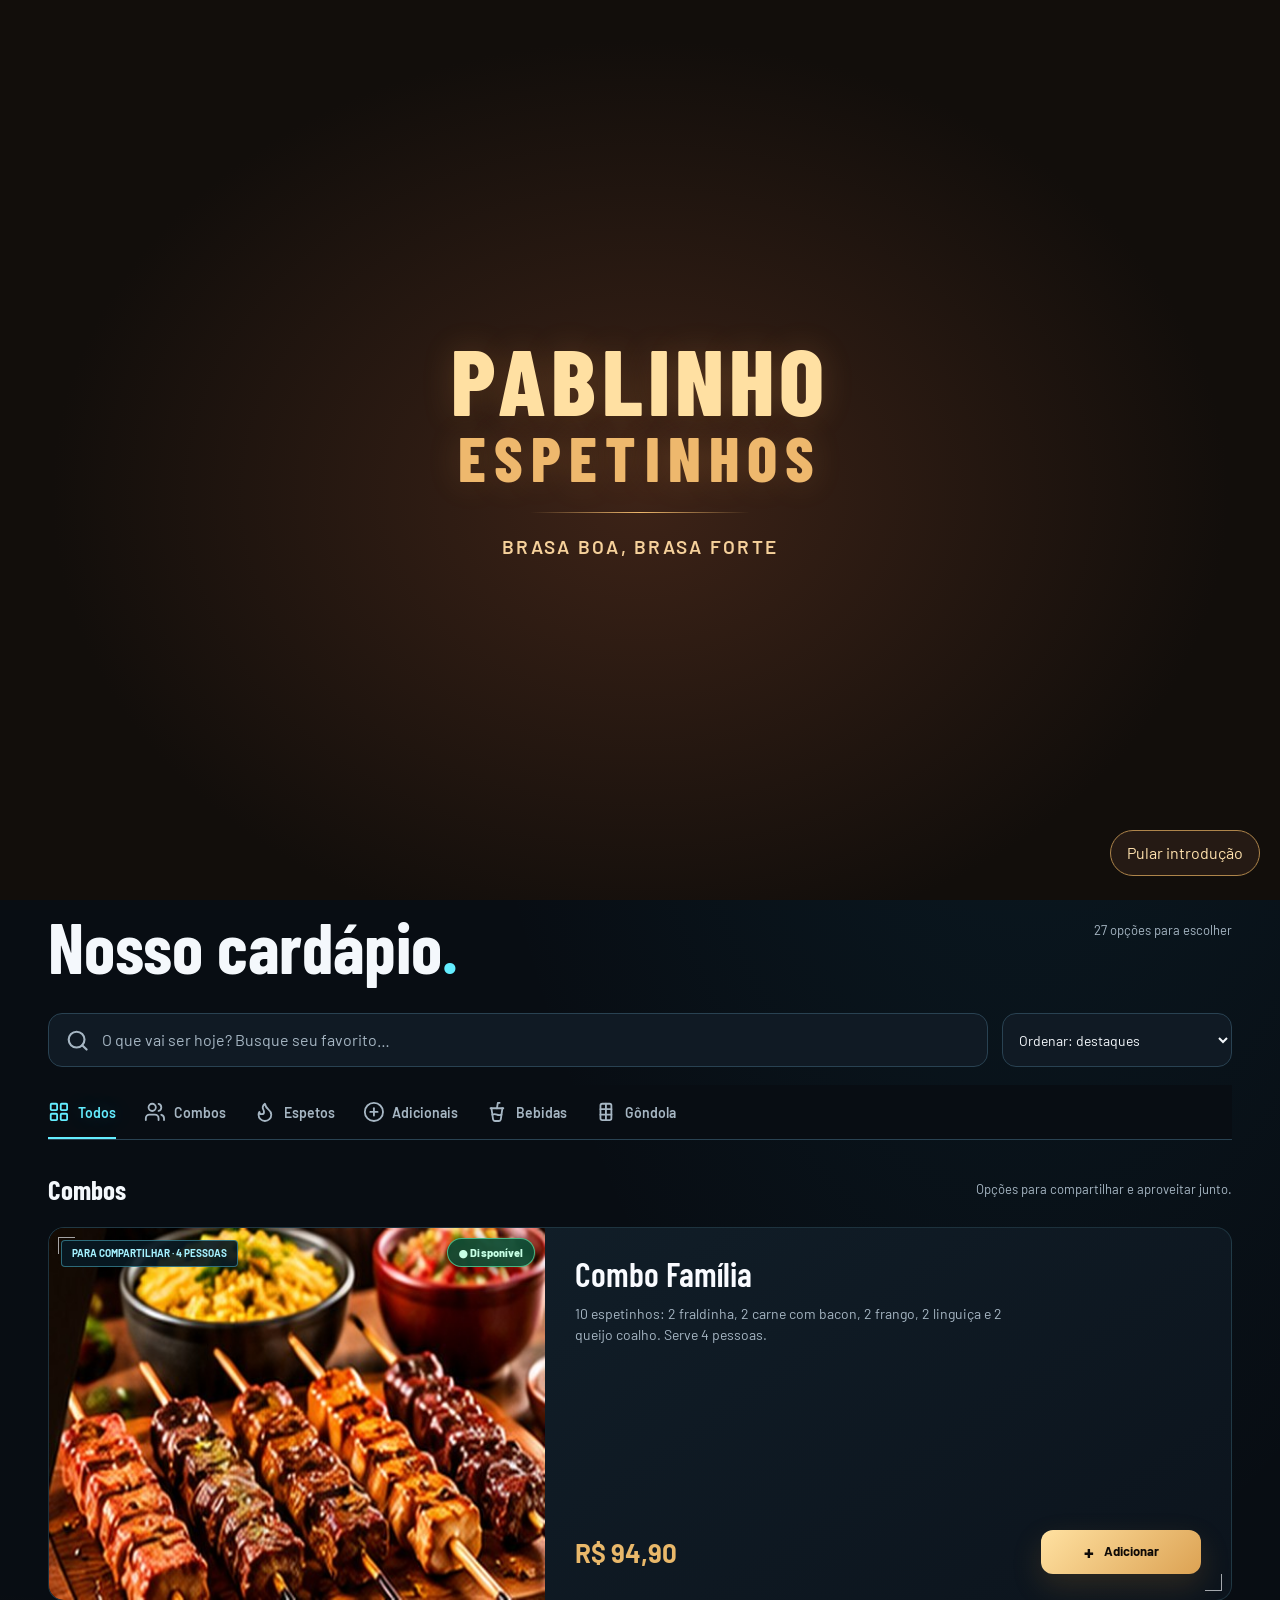
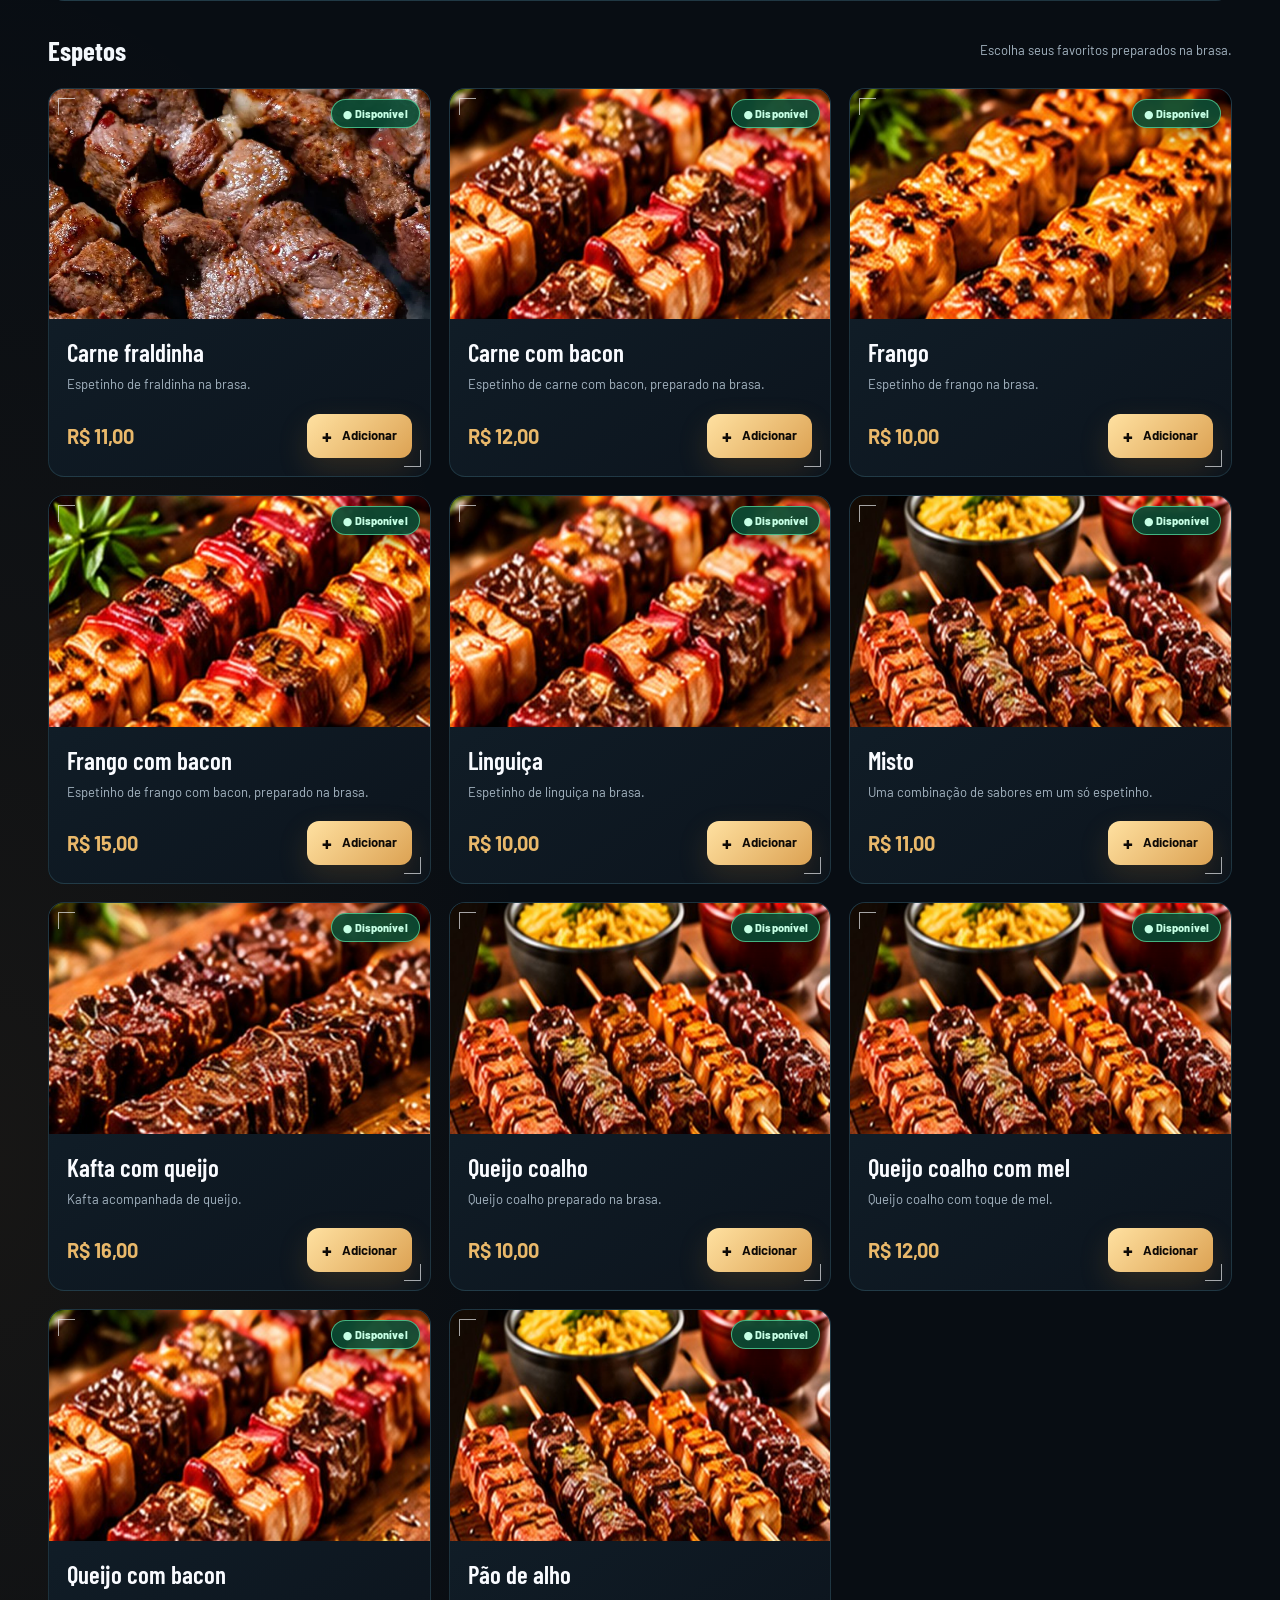
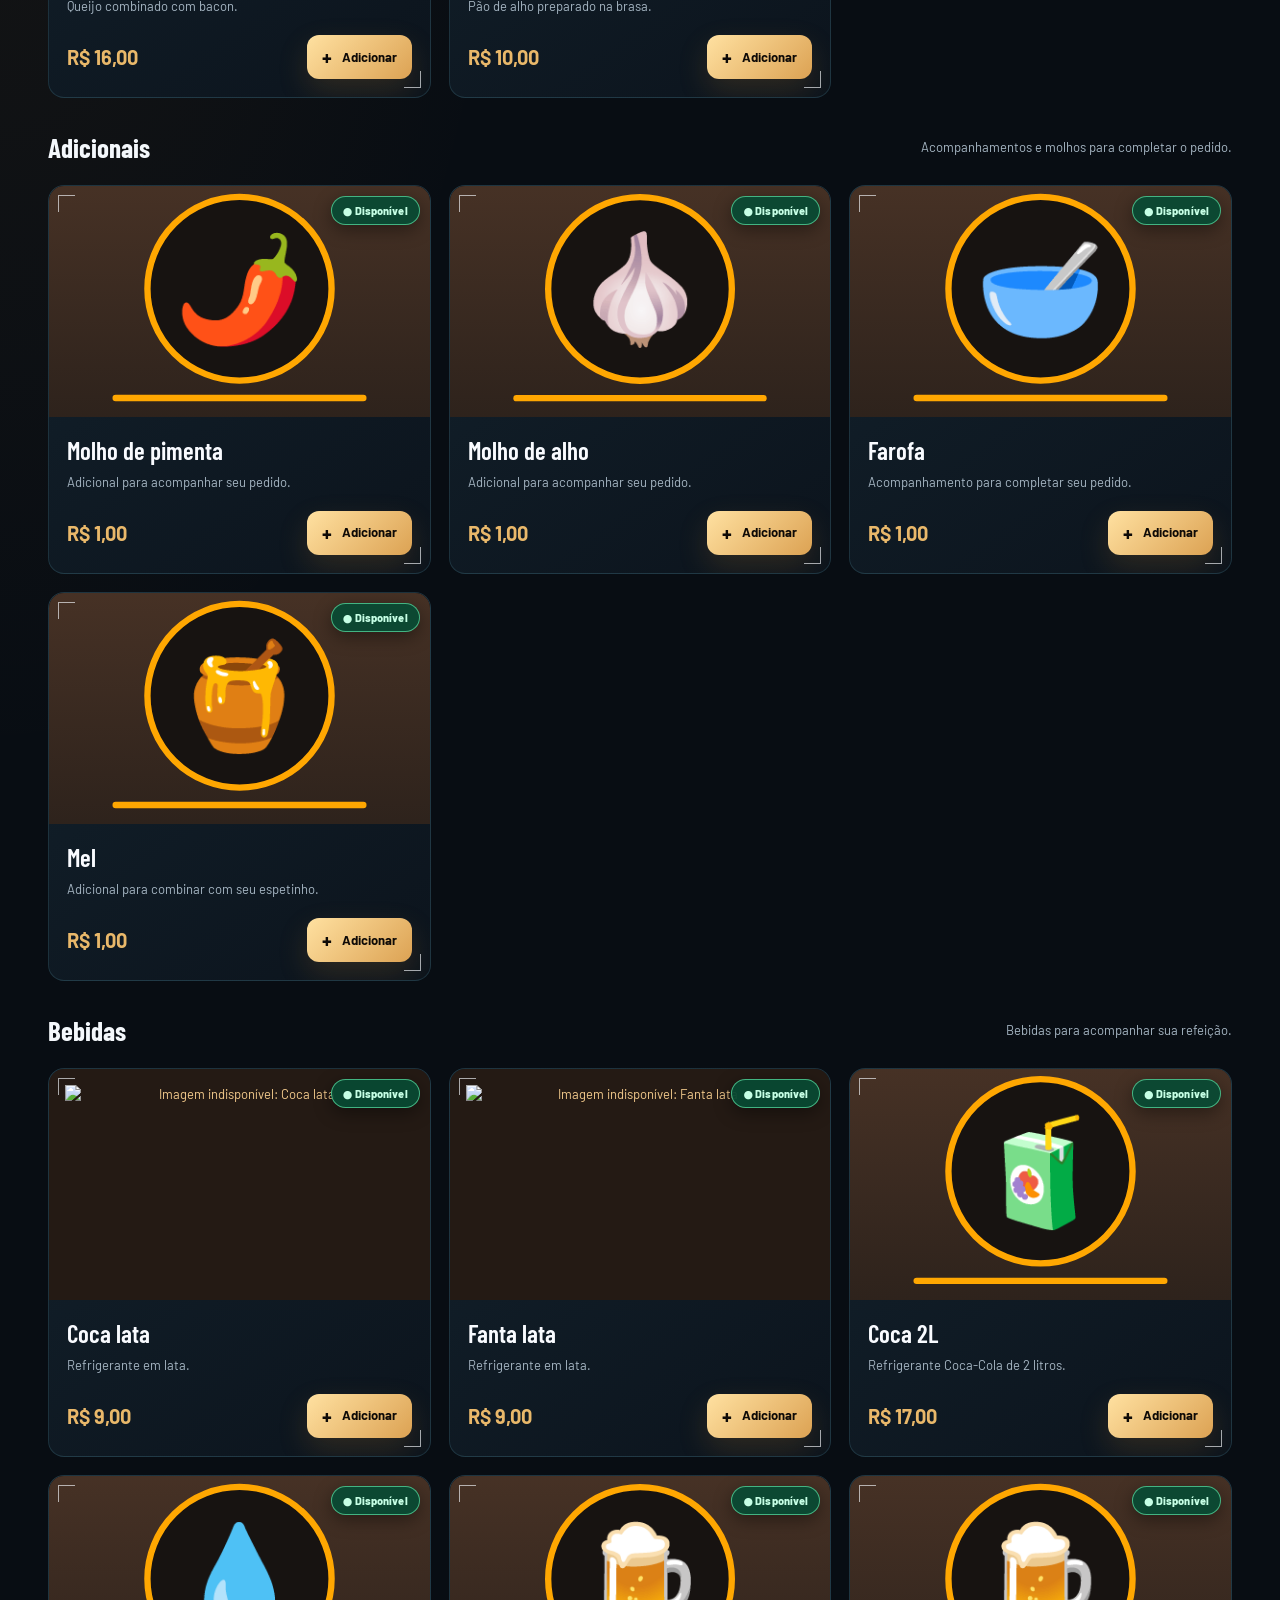
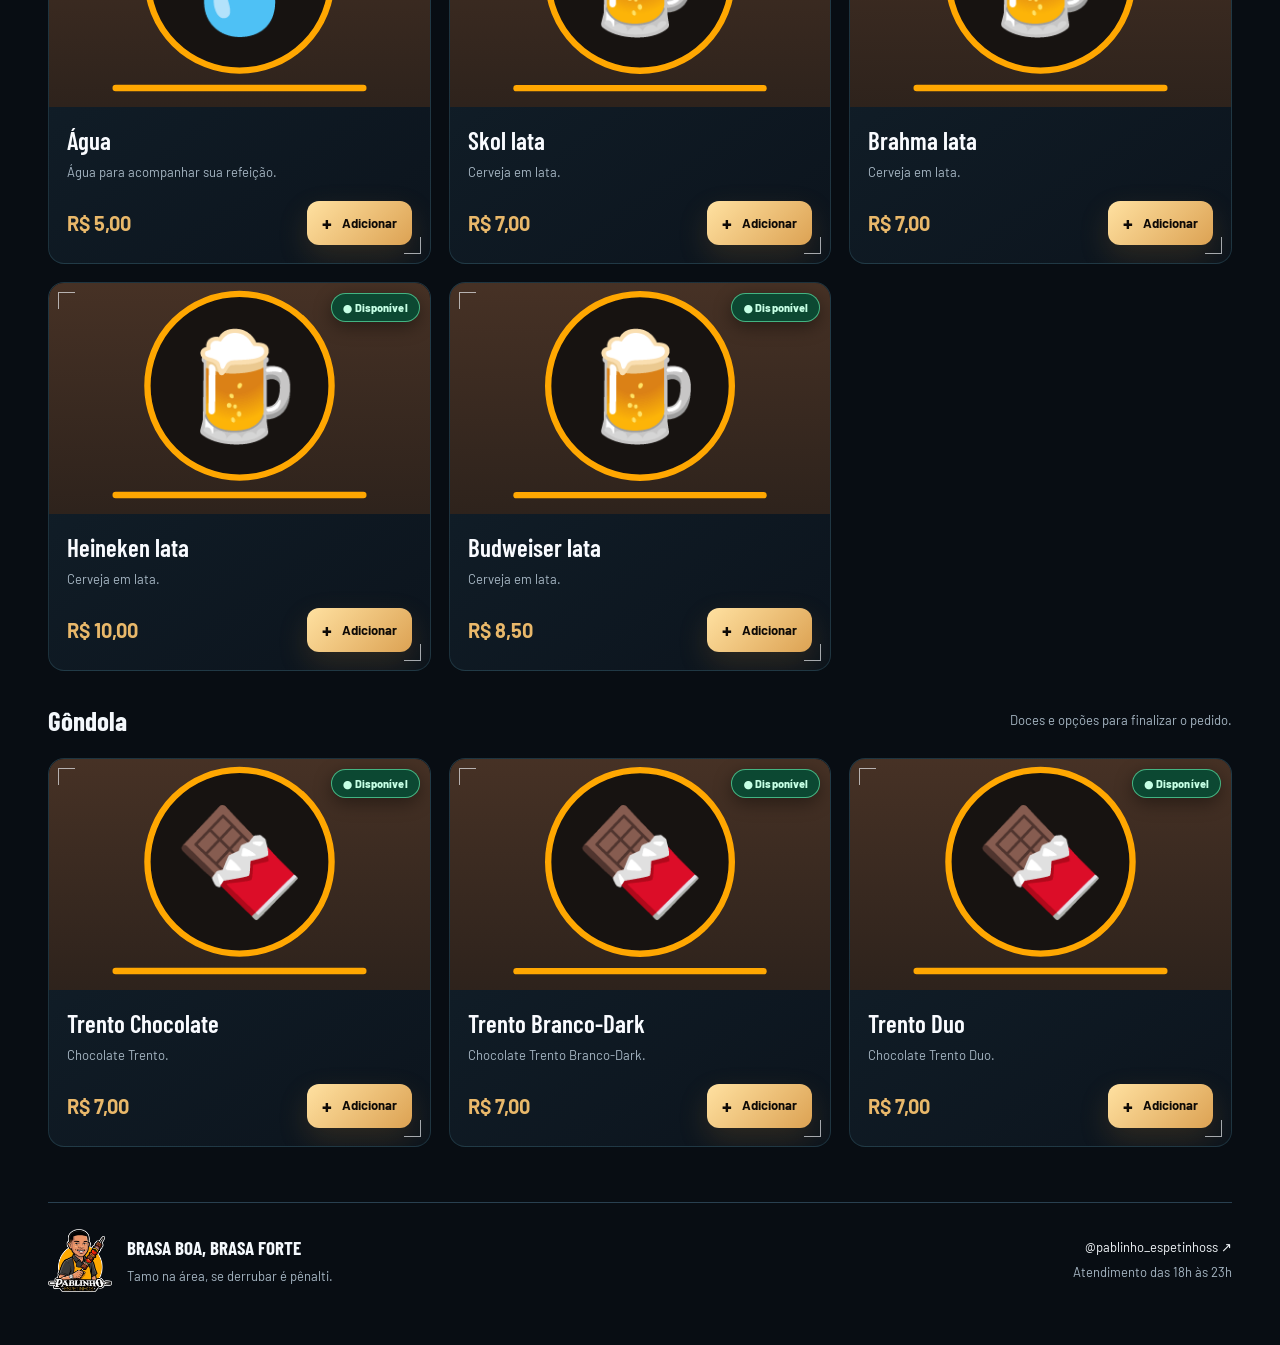
==== commit 831043d2: "Adiciona a foto de Carne fraldinha ao catálogo V12" ====
--- a/index.html
+++ b/index.html
@@ -135,7 +135,7 @@
 const brl = n => Number(n).toLocaleString('pt-BR',{style:'currency',currency:'BRL'});
 const normalize = s => String(s).normalize('NFD').replace(/[\u0300-\u036f]/g,'').toLowerCase();
 const cents = p => Math.round(p.preco * 100);
-const img = k => k === 'foto-carne-fraldinha' ? './imagens/espeto-carne.webp' : (IMG[k] || k);
+const img = k => IMG[k] || (k.startsWith('imagens/') ? './' + k : k);
 document.addEventListener('error', e => { const el=e.target; if(el?.tagName==='IMG' && el.getAttribute('src')?.includes('imagens/espeto-carne.webp')) { el.src=IMG['foto-carne-fraldinha']; } }, true);
 const icon = (id, cls) => '<svg class="ic' + (cls ? ' ' + cls : '') + '" aria-hidden="true"><use href="#' + id + '"/></svg>';
 const STORAGE = 'pablinho-cart-v1';
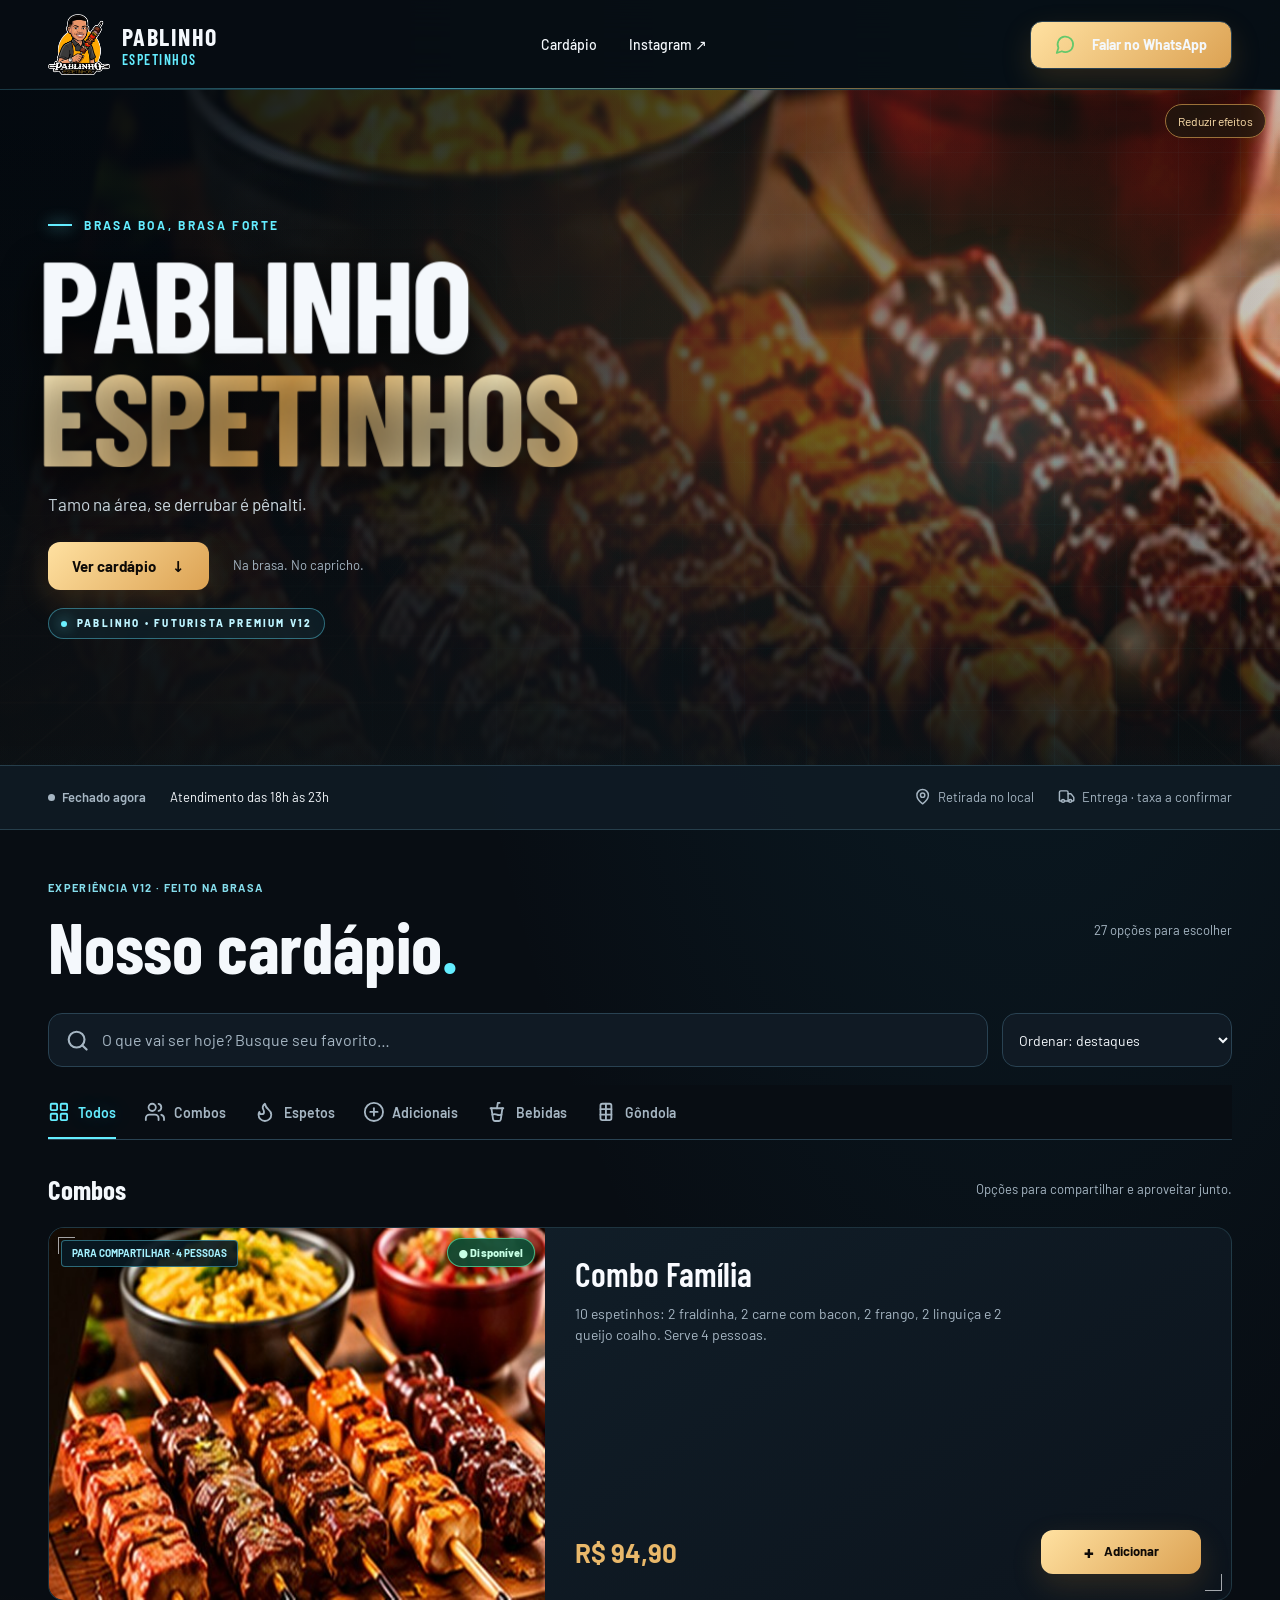
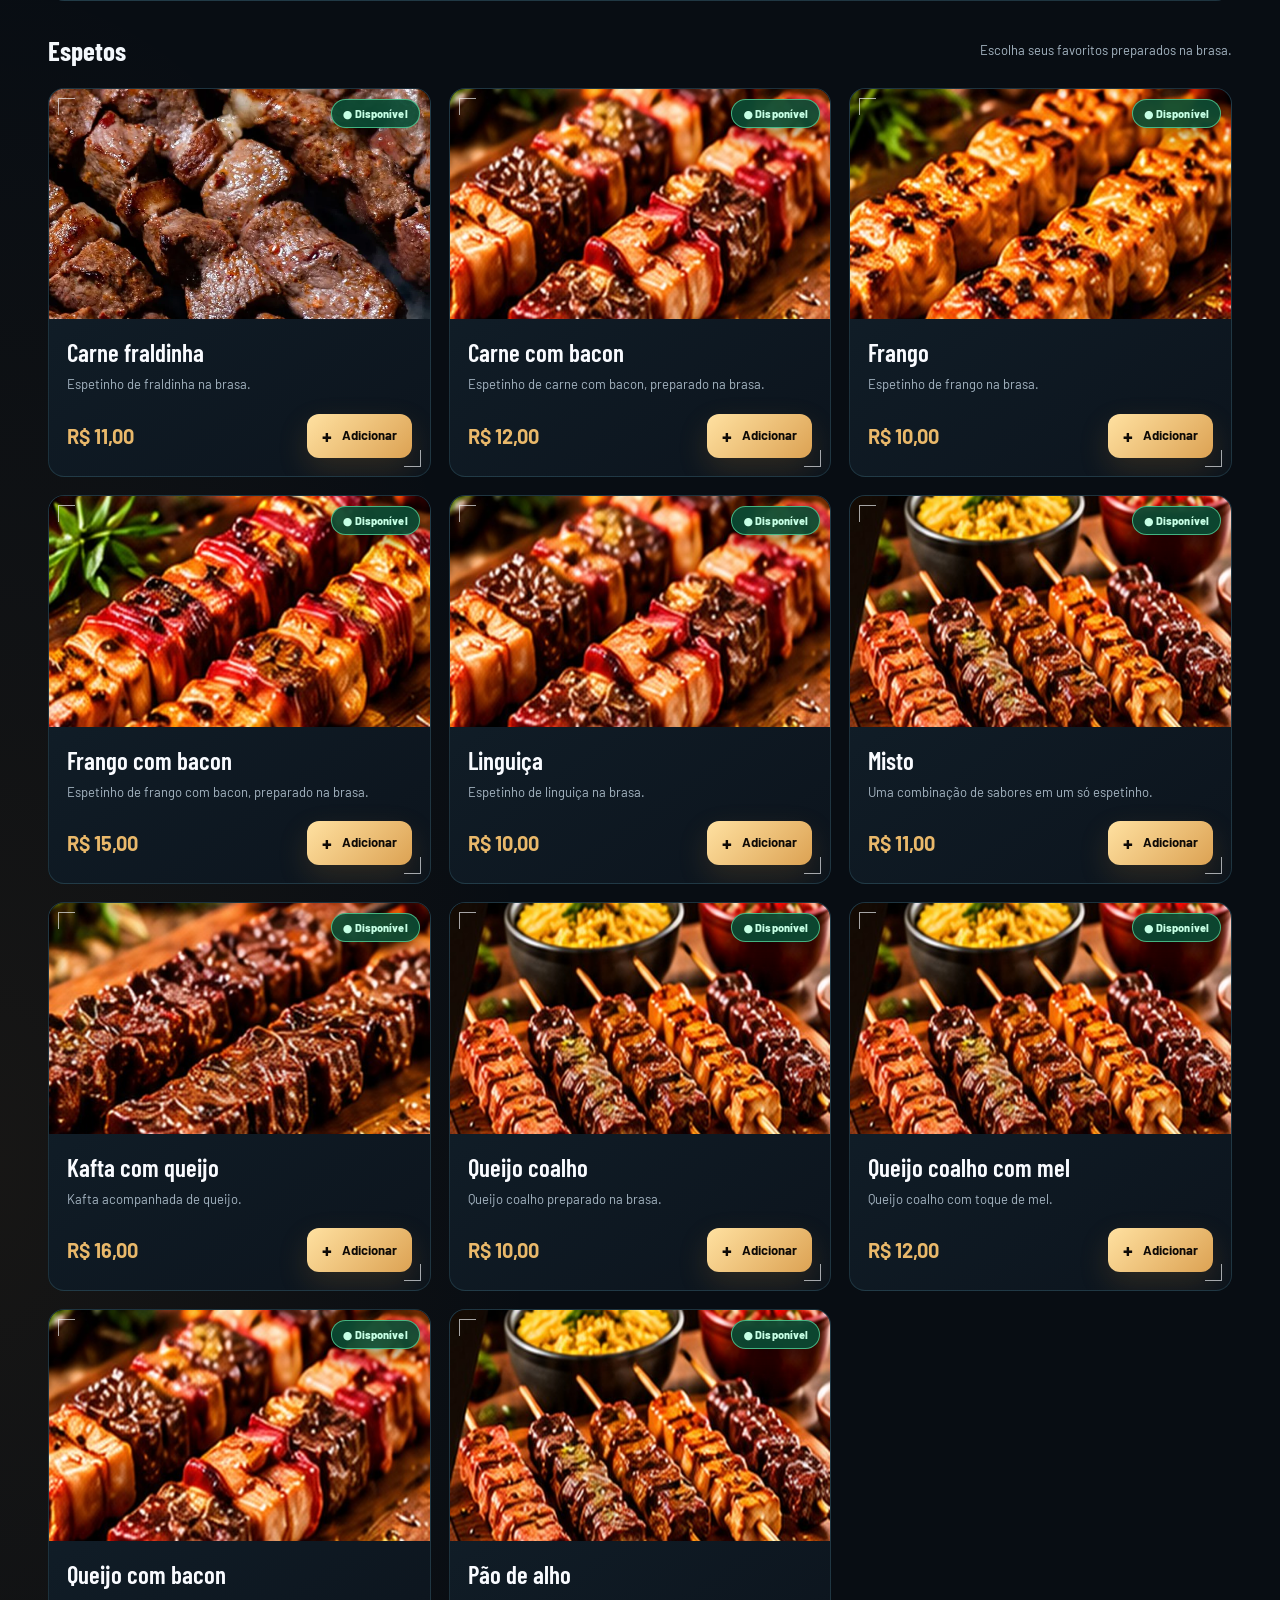
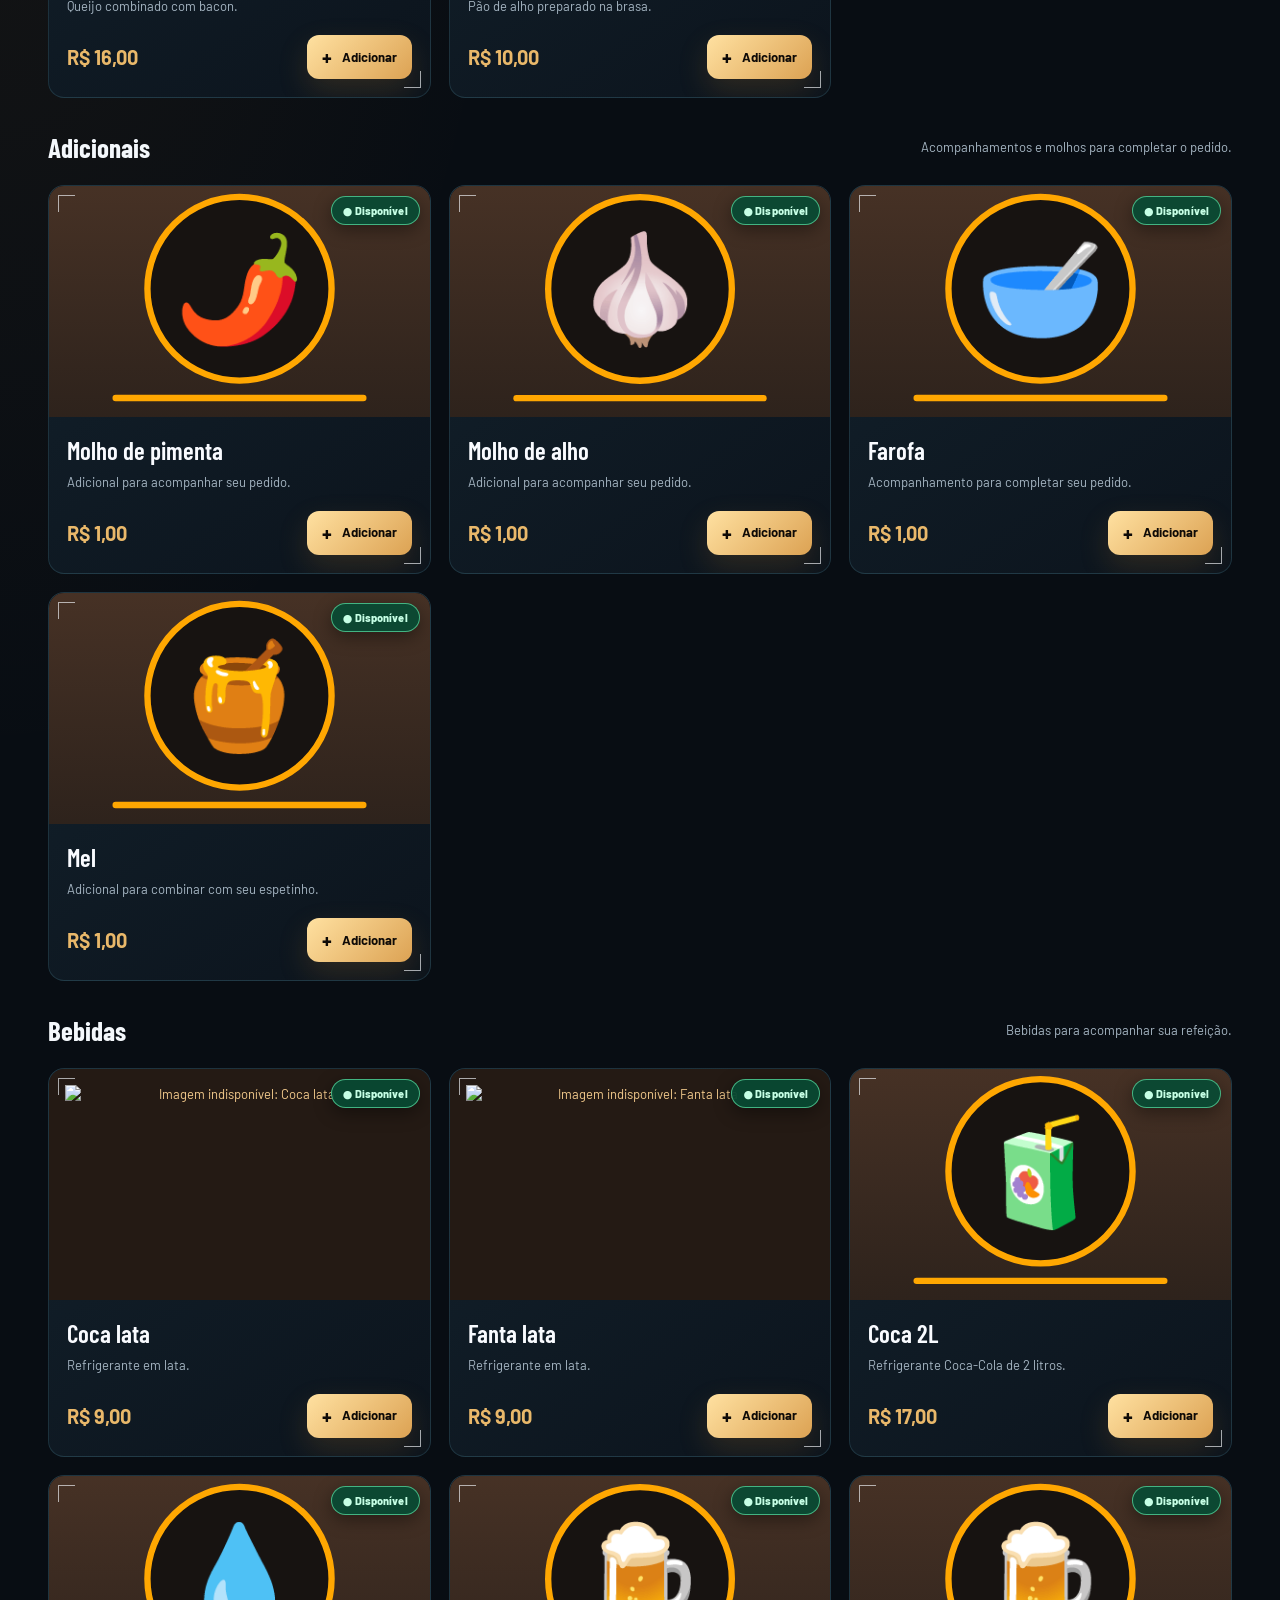
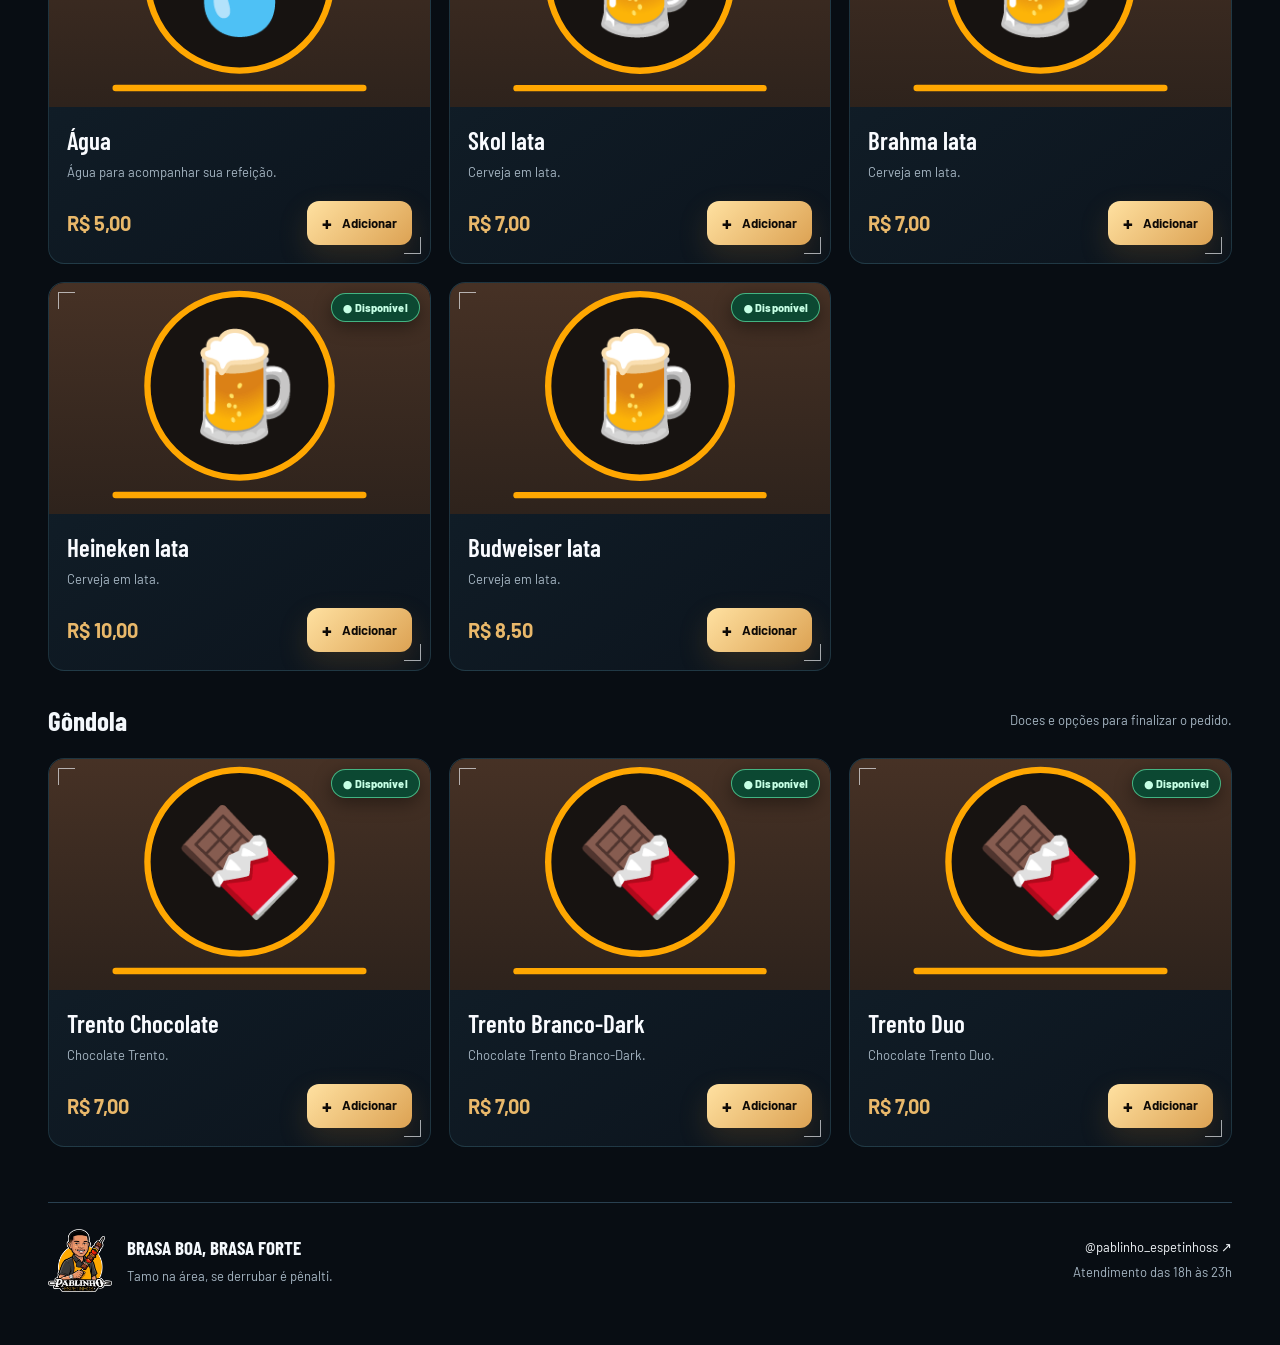
==== commit 6186db73: "Conecta o catálogo V12 ao Brasa em modo de homologação" ====
--- a/index.html
+++ b/index.html
@@ -39,6 +39,7 @@
 <link rel="stylesheet" href="./imperial-v4-2.css">
 <link rel="stylesheet" href="./imperial-v4-3.css">
 <link rel="stylesheet" href="./v12/imperial-v12.css">
+<meta name="pablinho-brasa-origin" content="">
 </head>
 <body>
 <svg width="0" height="0" style="position:absolute" aria-hidden="true" focusable="false"><defs>
@@ -72,6 +73,7 @@
 <label>Observações <span class="muted">(opcional)</span><textarea id="obs" maxlength="1000" placeholder="Algum detalhe sobre o seu pedido?"></textarea></label><div id="tot" class="totals"></div><p id="err" class="error" role="alert" tabindex="-1"></p><p id="closedNote" class="closed-note" hidden></p><button class="button send" type="submit" id="enviar">Enviar pedido pelo WhatsApp <span aria-hidden="true">↗</span></button><p class="checkout-note">O WhatsApp abrirá com seu pedido. O envio e a confirmação são feitos na conversa com o estabelecimento.</p></form></dialog>
 <div class="sr-only" id="announce" aria-live="polite"></div>
 <script src="./imperial-v4-2-images.js"></script>
+<script src="./brasa-catalogo.js"></script>
 <script>
 /* Imagens do catálogo, gravadas uma única vez e reaproveitadas.
    Para trocar uma foto: troque o texto da chave abaixo, ou aponte "imagem" do produto para um arquivo (ex.: "fotos/misto.jpg"). */
@@ -139,6 +141,8 @@
 document.addEventListener('error', e => { const el=e.target; if(el?.tagName==='IMG' && el.getAttribute('src')?.includes('imagens/espeto-carne.webp')) { el.src=IMG['foto-carne-fraldinha']; } }, true);
 const icon = (id, cls) => '<svg class="ic' + (cls ? ' ' + cls : '') + '" aria-hidden="true"><use href="#' + id + '"/></svg>';
 const STORAGE = 'pablinho-cart-v1';
+const BRASA_STORAGE = 'pablinho-cart-brasa-v1';
+const brasaOrigin = document.querySelector('meta[name="pablinho-brasa-origin"]').content.trim();
 let qtd = {}, categoria = 'Todos', catalogReady = false;
 try { const stored=JSON.parse(localStorage.getItem(STORAGE)||'{}'); if(stored && typeof stored==='object' && !Array.isArray(stored)) Object.entries(stored).forEach(([id,q])=>{if(/^\d+$/.test(id)&&Number.isSafeInteger(q)&&q>0)qtd[id]=q;}); } catch(e) { /* Navegação privada ou armazenamento indisponível: carrinho continua em memória. */ }
 const ids = () => Object.keys(qtd).map(Number).filter(i=>PRODUTOS[i]?.disponivel&&qtd[i]>0);
@@ -147,7 +151,14 @@
 const delivery = () => $('input[name="tipo"]:checked').value === 'Entrega';
 const totalCents = () => subtotalCents()+(delivery()&&LOJA.taxaEntrega!=null?Math.round(LOJA.taxaEntrega*100):0);
 const categoryIcons = {'Todos':'i-grid','Combos':'i-users','Espetos':'i-flame','Adicionais':'i-plus','Bebidas':'i-cup','Gôndola':'i-bar'};
-function save(){ try{localStorage.setItem(STORAGE,JSON.stringify(qtd));}catch(e){} }
+function save(){
+ try{
+  if(brasaOrigin){
+   const items=Object.entries(qtd).filter(([i])=>PRODUTOS[i]?.id);
+   localStorage.setItem(BRASA_STORAGE,JSON.stringify(Object.fromEntries(items.map(([i,quantity])=>[PRODUTOS[i].id,quantity]))));
+  }else localStorage.setItem(STORAGE,JSON.stringify(qtd));
+ }catch(e){}
+}
 function isOpen(){
  const parts=new Intl.DateTimeFormat('pt-BR',{timeZone:CONFIG.fuso,hour:'2-digit',minute:'2-digit',hourCycle:'h23'}).formatToParts(new Date());
  const hour=Number(parts.find(p=>p.type==='hour')?.value||0), minute=Number(parts.find(p=>p.type==='minute')?.value||0);
@@ -203,7 +214,7 @@
  $('#lista').innerHTML=ids().map(i=>{const p=PRODUTOS[i];return '<div class="cart-row"><img src="'+esc(img(p.imagem))+'" alt="'+esc(p.nome)+'"><div><h4>'+esc(p.nome)+'</h4><p>'+brl(p.preco)+' / un. · '+brl(cents(p)*qtd[i]/100)+'</p></div><div class="row-tools">'+stepper(i)+'<button type="button" class="remove" data-remove="'+i+'" aria-label="Remover '+esc(p.nome)+' do carrinho" title="Remover item">×</button></div></div>';}).join('');
  $('#cart-empty').hidden=count()>0;$('#clear').disabled=count()===0;$('#enviar').disabled=!catalogReady||count()===0;totals();bar();suggest();
 }
-function change(i,d){if(!catalogReady||!PRODUTOS[i]?.disponivel)return;const q=Math.max(0,(qtd[i]||0)+d);if(q)qtd[i]=q;else delete qtd[i];save();refreshItem(i);cart();$('#announce').textContent=PRODUTOS[i].nome+': '+q+' no carrinho';}
+function change(i,d){if(!catalogReady||!PRODUTOS[i]?.disponivel)return;const q=Math.max(0,Math.min(999,(qtd[i]||0)+d));if(q)qtd[i]=q;else delete qtd[i];save();refreshItem(i);cart();$('#announce').textContent=PRODUTOS[i].nome+': '+q+' no carrinho';}
 function closeCart(){ $('#sheet').close();document.body.classList.remove('lock');(count()?$('#abrir'):$('#cats [aria-pressed=true]')).focus(); }
 function address(){return ['rua','numero','bairro','cidade','cep','complemento'].map(id=>$('#'+id).value.trim()).filter(Boolean).join(', ');}
 function validate(){
@@ -259,7 +270,16 @@
 $('#cep').addEventListener('input',e=>{e.target.value=maskCep(e.target.value);});
 $('#sheet').addEventListener('click',e=>{if(e.target!==e.currentTarget)return;const r=e.currentTarget.getBoundingClientRect();if(e.clientX<r.left||e.clientX>r.right||e.clientY<r.top||e.clientY>r.bottom)closeCart();});
 
-$('#checkout').addEventListener('submit',e=>{e.preventDefault();if(!validate())return;const url='https://wa.me/'+LOJA.whatsapp+'?text='+encodeURIComponent(message());const link=document.createElement('a');link.href=url;link.target='_blank';link.rel='noopener noreferrer';document.body.append(link);link.click();link.remove();});
+$('#checkout').addEventListener('submit',e=>{e.preventDefault();
+ if(brasaOrigin){
+  if(!catalogReady||!count())return;
+  if(ids().length>100){$('#err').textContent='Revise o carrinho. O limite é de 100 produtos diferentes por pedido.';return;}
+  const destination=new URL('/catalogo',brasaOrigin);
+  destination.hash=new URLSearchParams({carrinho:ids().map(i=>PRODUTOS[i].id+':'+qtd[i]).join(',')}).toString();
+  window.location.assign(destination);
+  return;
+ }
+ if(!validate())return;const url='https://wa.me/'+LOJA.whatsapp+'?text='+encodeURIComponent(message());const link=document.createElement('a');link.href=url;link.target='_blank';link.rel='noopener noreferrer';document.body.append(link);link.click();link.remove();});
 document.querySelectorAll('[data-img]').forEach(el=>{el.src=img(el.dataset.img);});
 $('#zap').href='https://wa.me/'+LOJA.whatsapp;
 document.querySelectorAll('[data-insta]').forEach(a=>{if(LOJA.instagram)a.href='https://instagram.com/'+LOJA.instagram;});
@@ -271,12 +291,27 @@
   if(!response.ok)throw new Error('Dados não encontrados');
   const data=await response.json();
   if(!data||!Array.isArray(data.produtos)||data.produtos.length>300)throw new Error('Dados inválidos');
-  const list=data.produtos.map(p=>({nome:String(p.nome||''),categoria:String(p.categoria||''),preco:Number(p.preco),descricao:String(p.descricao||''),icone:String(p.icone||'grid'),imagem:String(p.imagem||'topo'),disponivel:p.disponivel===true}));
+  let list=data.produtos.map(p=>({nome:String(p.nome||''),categoria:String(p.categoria||''),preco:Number(p.preco),descricao:String(p.descricao||''),icone:String(p.icone||'grid'),imagem:String(p.imagem||'topo'),disponivel:p.disponivel===true}));
   if(!list.every(p=>p.nome&&CATEGORIAS.includes(p.categoria)&&Number.isFinite(p.preco)&&p.preco>=0))throw new Error('Produtos inválidos');
+  if(brasaOrigin){
+   list=await window.loadBrasaCatalog(brasaOrigin,list,'./brasa-vinculos.json',CATEGORIAS);
+   qtd={};
+   try {
+    const stored=JSON.parse(localStorage.getItem(BRASA_STORAGE)||'{}');
+    list.forEach((item,i)=>{
+     if(Number.isInteger(stored?.[item.id])&&stored[item.id]>0&&stored[item.id]<=999)qtd[i]=stored[item.id];
+    });
+   }catch(e){}
+   $('#checkout').querySelectorAll(':scope > *:not(#tot):not(#err):not(#enviar):not(.checkout-note)').forEach(el=>{el.style.display='none';});
+   $('#enviar').textContent='Revisar pedido no Brasa';
+   $('.checkout-note').textContent='Informe seus dados e confirme o pedido no Brasa.';
+   $('#cart-description').textContent='Confira os itens antes de abrir o checkout.';
+  }else{
   const signature=JSON.stringify(list.map(p=>[p.nome,p.preco,p.disponivel]));
   let previous;
   try{previous=localStorage.getItem('pablinho-catalog-signature');}catch(e){}
   if(previous!==signature){qtd={};try{localStorage.removeItem(STORAGE);localStorage.setItem('pablinho-catalog-signature',signature);}catch(e){}}
+  }
   PRODUTOS.splice(0,PRODUTOS.length,...list);
   $('#catalogCount').textContent=PRODUTOS.length+' opções para escolher';
   catalogReady=true;
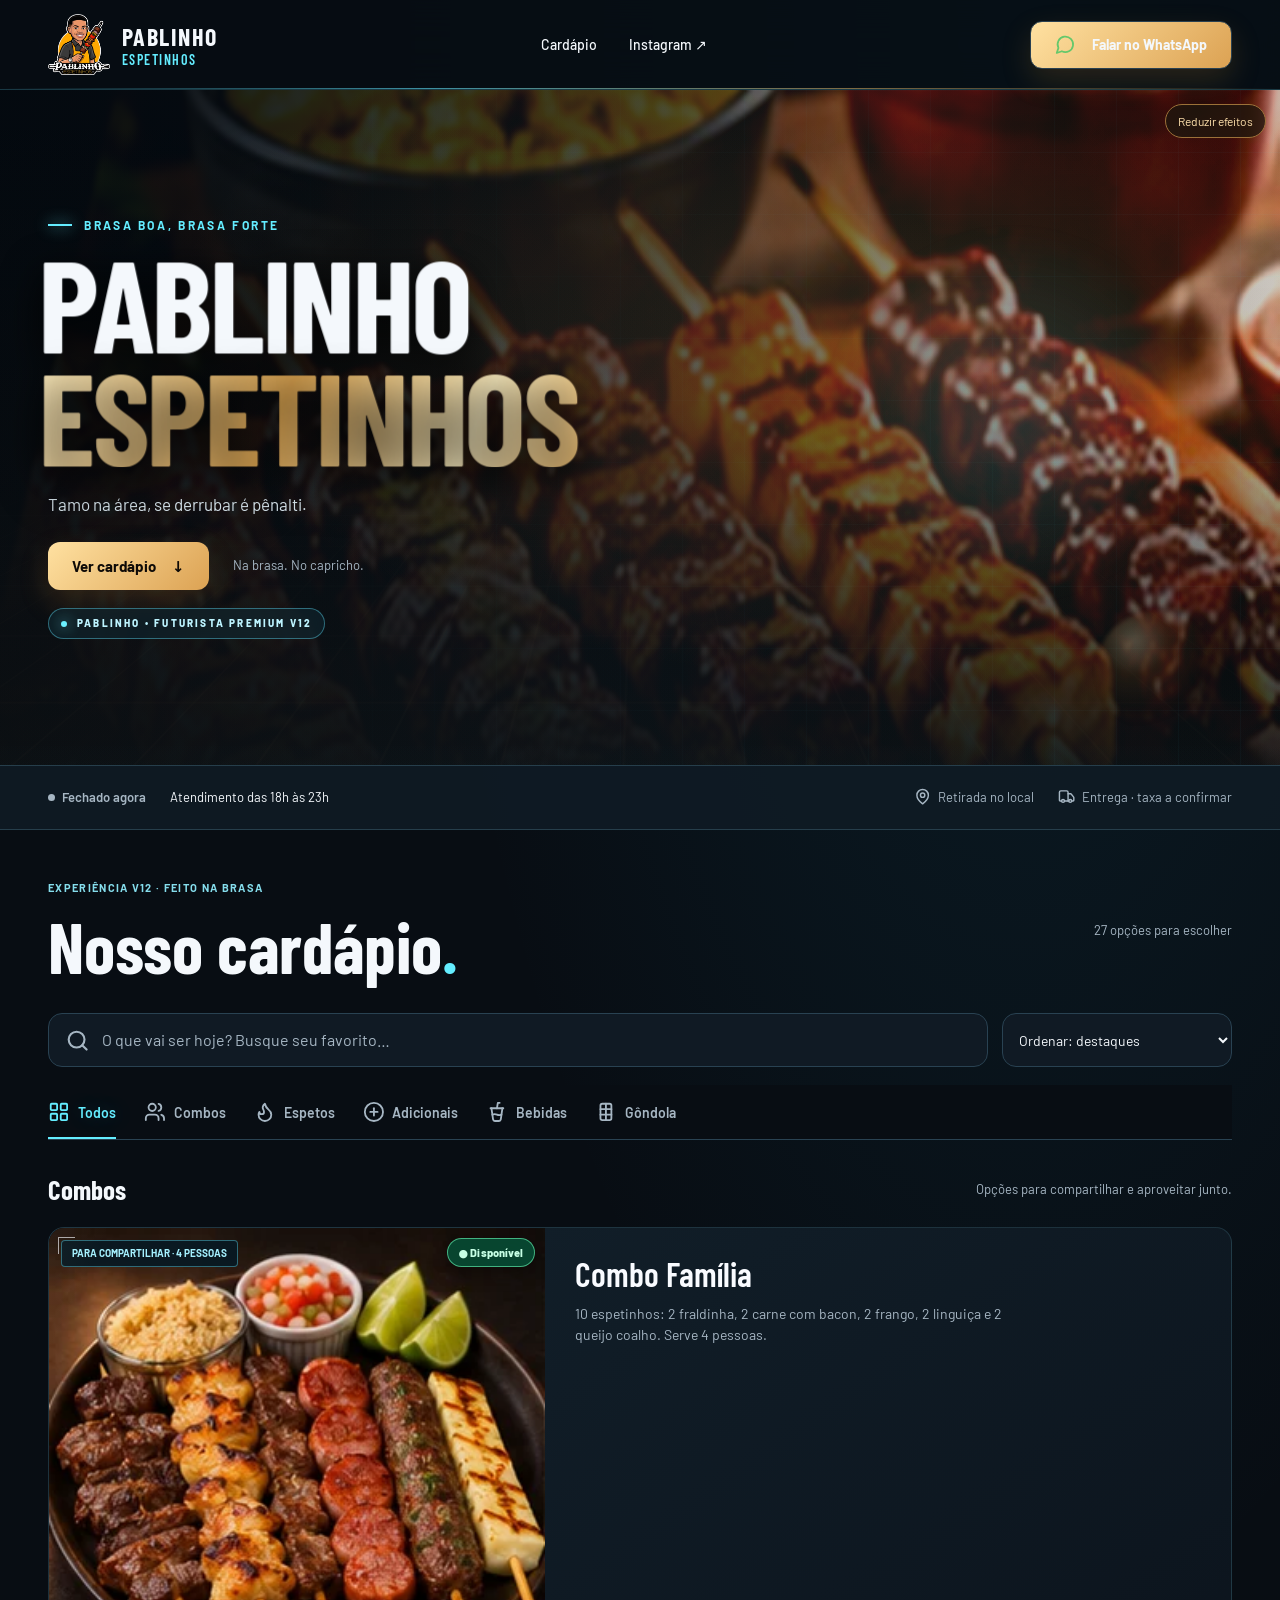
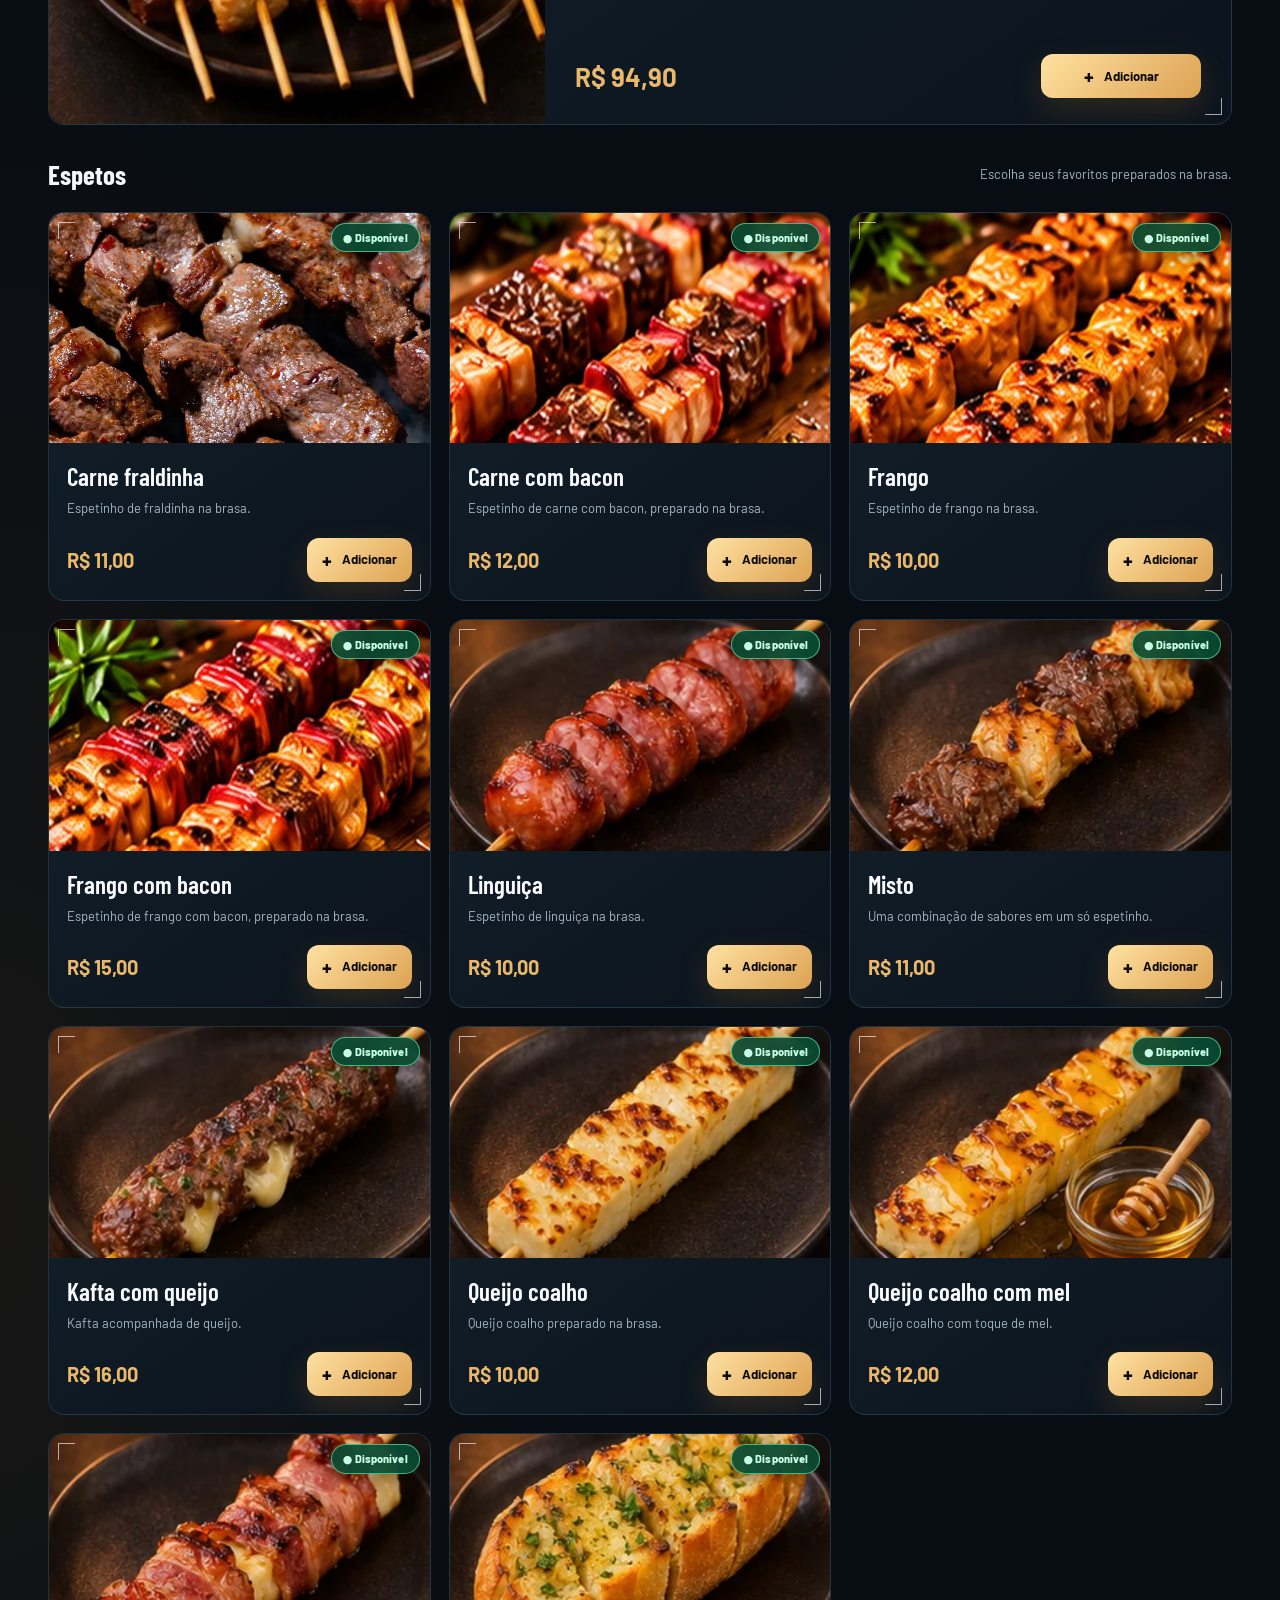
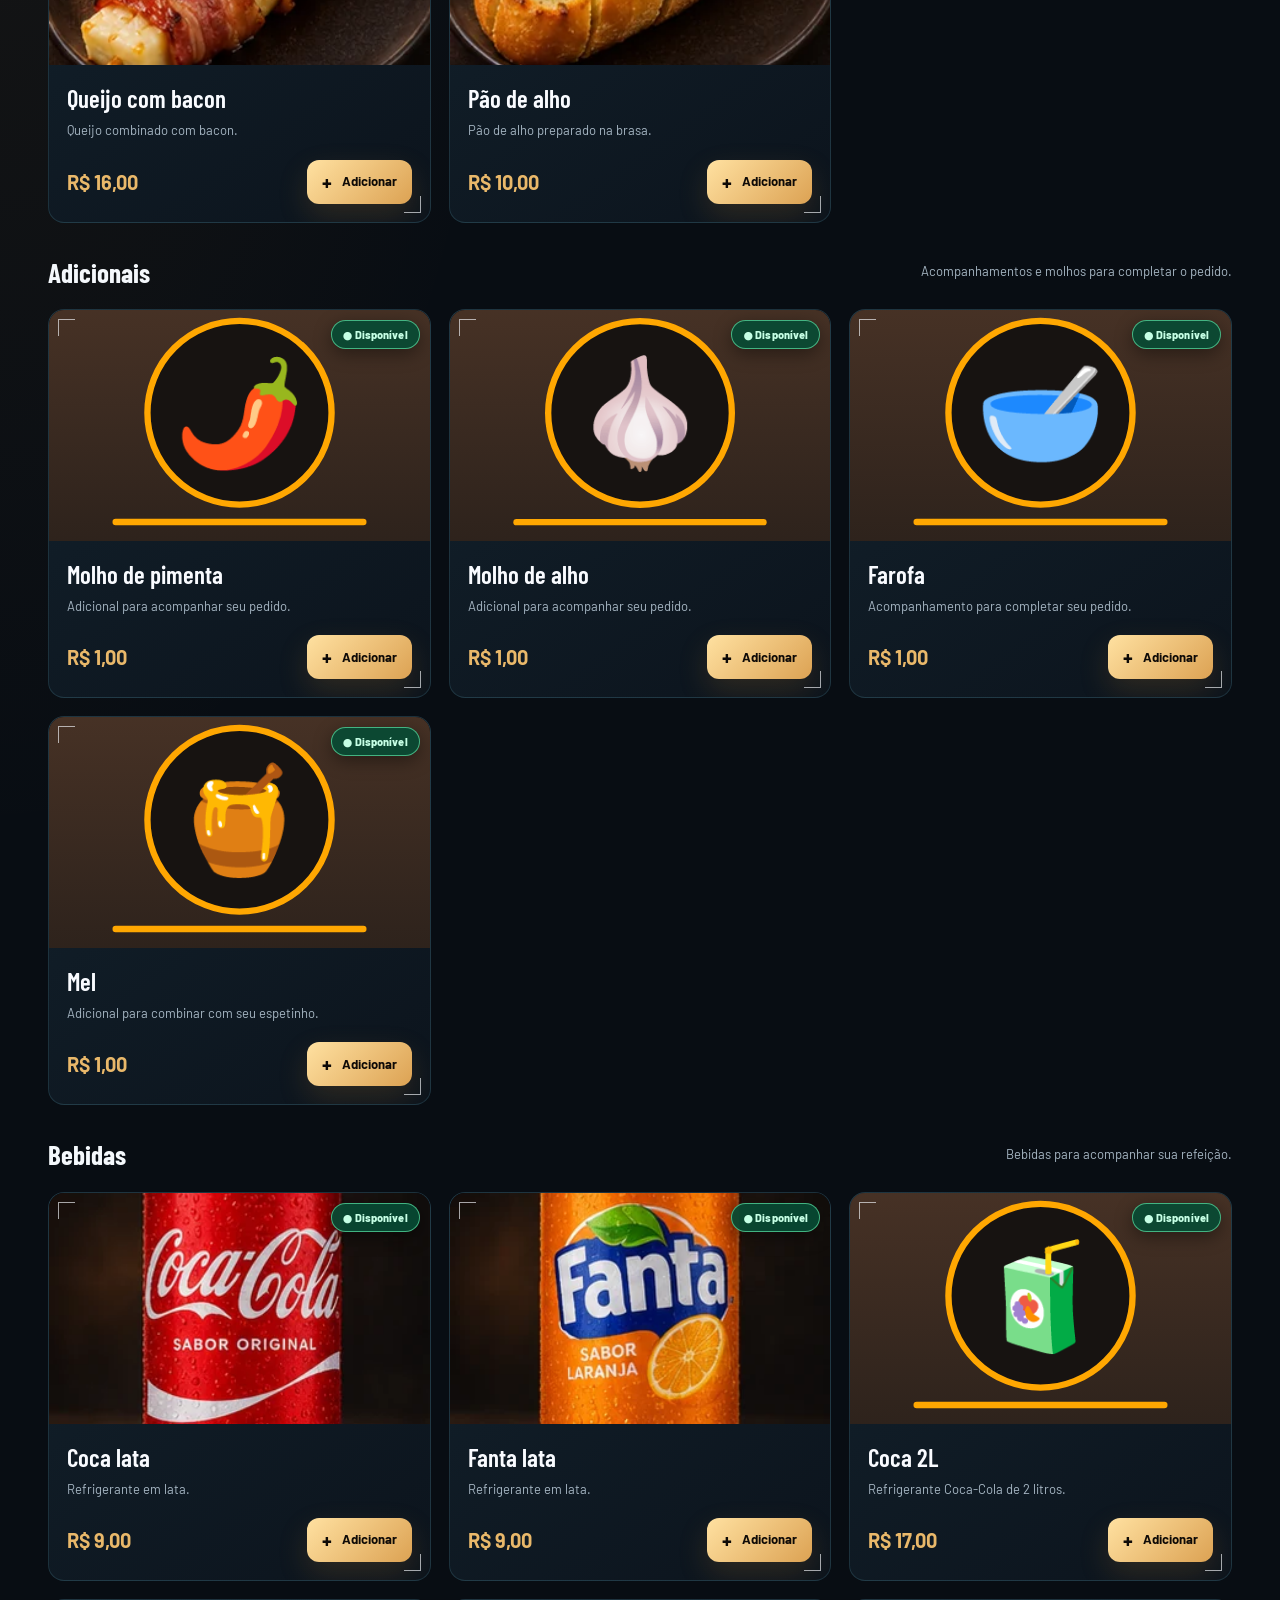
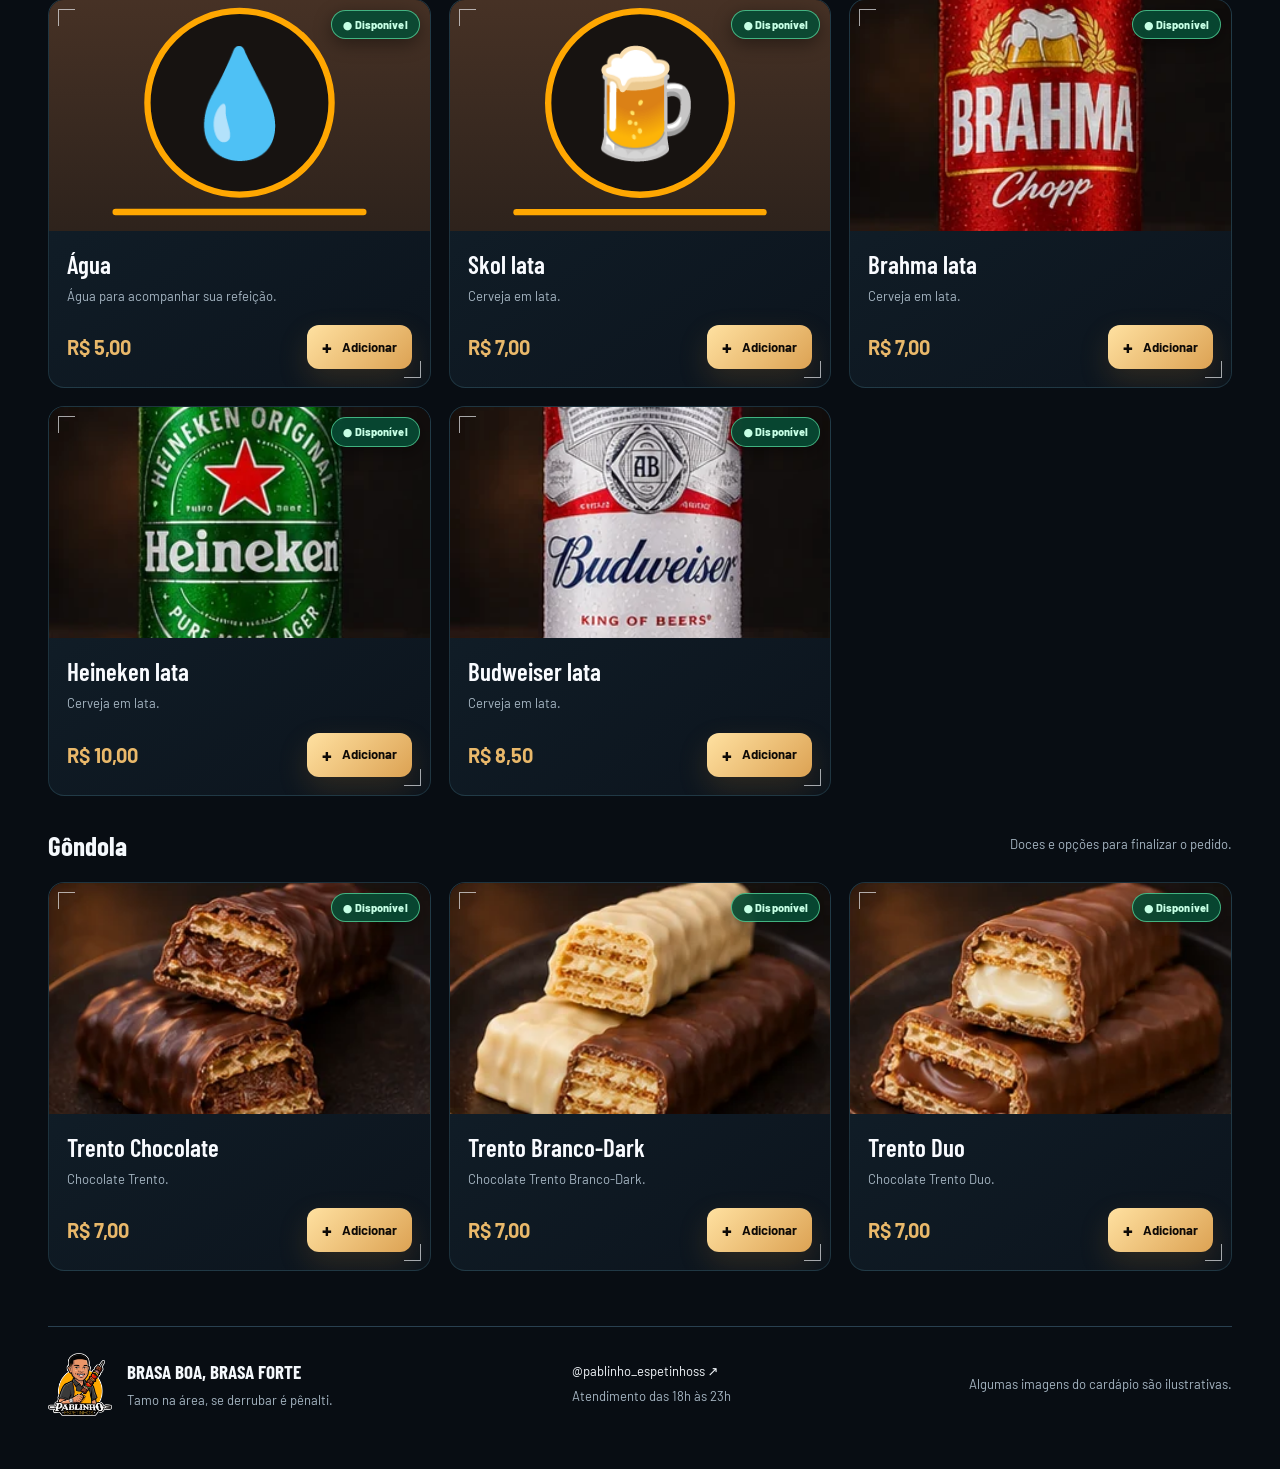
==== commit 74ec3782: "Completa as imagens dos produtos do catálogo V12" ====
--- a/index.html
+++ b/index.html
@@ -64,7 +64,7 @@
 <div class="toolbar"><label class="search"><svg class="ic" aria-hidden="true"><use href="#i-search"/></svg><input id="busca" type="search" placeholder="O que vai ser hoje? Busque seu favorito…" aria-label="Buscar produtos" autocomplete="off"><button id="limparBusca" class="icon-button" aria-label="Limpar busca" hidden>×</button></label><label class="sort"><span class="sr-only">Ordenar produtos</span><select id="ordem"><option value="original">Ordenar: destaques</option><option value="asc">Menor preço</option><option value="desc">Maior preço</option></select></label></div>
 <nav class="categories" aria-label="Categorias do cardápio" id="cats"></nav><div id="resultadoBusca" class="sr-only" aria-live="polite"></div><div id="menu"></div><noscript><p class="noscript">Para ver o cardápio e montar o pedido, ative o JavaScript do navegador ou chame o Pablinho direto no <a href="https://wa.me/5511925340645">WhatsApp</a>.</p></noscript><div id="empty" hidden><svg class="ic" aria-hidden="true"><use href="#i-search"/></svg><h3>Nenhum produto encontrado</h3><p>Tente outro nome ou categoria.</p><button class="button secondary" id="reset">Limpar filtros</button></div>
 </section></main>
-<footer class="container"><div class="footer-brand"><img src="[data-uri]" data-img="logo" alt="Pablinho Espetinhos" width="64" height="64"><div><strong>BRASA BOA, BRASA FORTE</strong><p>Tamo na área, se derrubar é pênalti.</p></div></div><div><a data-insta href="https://instagram.com/pablinho_espetinhoss" target="_blank" rel="noopener">@pablinho_espetinhoss ↗</a><p>Atendimento das 18h às 23h</p></div></footer>
+<footer class="container"><div class="footer-brand"><img src="[data-uri]" data-img="logo" alt="Pablinho Espetinhos" width="64" height="64"><div><strong>BRASA BOA, BRASA FORTE</strong><p>Tamo na área, se derrubar é pênalti.</p></div></div><div><a data-insta href="https://instagram.com/pablinho_espetinhoss" target="_blank" rel="noopener">@pablinho_espetinhoss ↗</a><p>Atendimento das 18h às 23h</p></div><small class="muted">Algumas imagens do cardápio são ilustrativas.</small></footer>
 <div class="cart-bar" id="bar"><div class="container"><button class="cart-button" id="abrir" aria-label="Abrir carrinho"><svg class="ic cart-icon" aria-hidden="true"><use href="#i-bag"/></svg><span class="cart-label">Meu pedido <span id="count">0</span></span><span class="cart-total" id="cartTotal">R$ 0,00</span><span aria-hidden="true">→</span></button></div></div>
 <dialog id="sheet" aria-labelledby="cart-title" aria-describedby="cart-description"><div class="sheet-header"><div><span class="eyebrow">PABLINHO ESPETINHOS</span><h2 id="cart-title">Seu pedido<span class="heading-dot">.</span></h2></div><button class="icon-button" id="fechar" aria-label="Fechar carrinho">×</button></div><p id="cart-description" class="muted">Confira os itens e escolha como receber.</p><div class="cart-list-top"><h3>Itens do pedido</h3><button class="text-button" id="clear">Limpar carrinho</button></div><div id="lista"></div><p id="cart-empty" hidden>Seu carrinho está vazio.</p><div id="sugestoes" class="suggest" hidden></div><button class="text-button continue" id="continuar">← Continuar comprando</button>
 <form id="checkout" novalidate><h3 class="form-title">Seus dados</h3><div class="form-grid"><label>Nome completo<input id="cli" name="nome" type="text" autocomplete="name" maxlength="120" required placeholder="Como podemos chamar você?"></label><label>Telefone<input id="tel" name="telefone" type="tel" autocomplete="tel" maxlength="20" required placeholder="(11) 99999-9999"></label></div><fieldset><legend>Como você quer receber?</legend><div class="radios"><label><input name="tipo" type="radio" value="Retirada" checked> Retirada</label><label><input name="tipo" type="radio" value="Entrega"> Entrega</label></div></fieldset>
